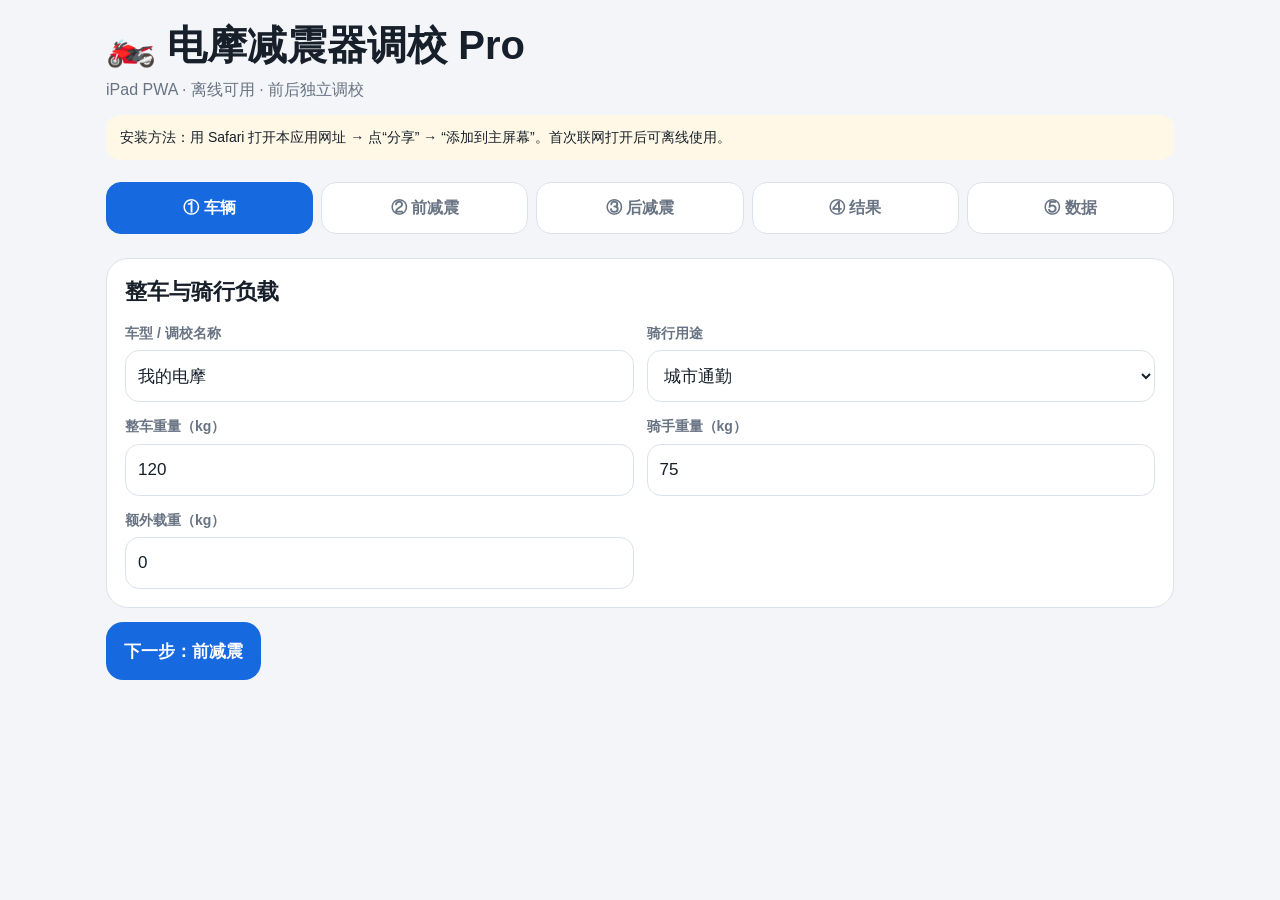
==== index.html @ 33049b03 "Add files via upload" ====
<!doctype html>
<html lang="zh-CN">
<head>
<meta charset="utf-8">
<meta name="viewport" content="width=device-width, initial-scale=1, viewport-fit=cover">
<meta name="theme-color" content="#1769e0">
<meta name="apple-mobile-web-app-capable" content="yes">
<meta name="apple-mobile-web-app-status-bar-style" content="default">
<meta name="apple-mobile-web-app-title" content="减震调校 Pro">
<link rel="manifest" href="manifest.webmanifest">
<link rel="apple-touch-icon" href="icon.svg">
<title>电摩减震器调校 Pro</title>
<style>
:root{--bg:#f3f5f8;--card:#fff;--ink:#17202a;--muted:#687383;--line:#dce2e9;--accent:#1769e0;--soft:#edf4ff}
*{box-sizing:border-box;-webkit-tap-highlight-color:transparent}
body{margin:0;background:var(--bg);color:var(--ink);font-family:-apple-system,BlinkMacSystemFont,"SF Pro Display","PingFang SC","Microsoft YaHei",sans-serif;padding-bottom:max(28px,env(safe-area-inset-bottom))}
.app{max-width:1100px;margin:auto;padding:18px max(16px,env(safe-area-inset-right)) 40px max(16px,env(safe-area-inset-left))}
h1{font-size:clamp(26px,4vw,40px);margin:0;font-weight:900}.sub{color:var(--muted);margin:7px 0 14px}
.tabs{display:flex;gap:8px;overflow:auto;position:sticky;top:0;z-index:10;background:rgba(243,245,248,.95);backdrop-filter:blur(14px);padding:10px 0}
.tab{flex:1;min-width:128px;min-height:52px;border:1px solid var(--line);border-radius:15px;background:#fff;font-size:16px;font-weight:800;color:var(--muted);touch-action:manipulation}
.tab.active{background:var(--accent);color:#fff;border-color:var(--accent)}
.panel{display:none}.panel.active{display:block}.card{background:#fff;border:1px solid var(--line);border-radius:22px;padding:18px;margin:14px 0}
h2{font-size:22px;margin:0 0 15px}.grid{display:grid;grid-template-columns:repeat(2,minmax(0,1fr));gap:13px}.field{display:flex;flex-direction:column;gap:6px}
label,.note{font-size:14px;color:var(--muted);line-height:1.6}label{font-weight:700}
input,select{min-height:52px;width:100%;border:1px solid var(--line);border-radius:14px;padding:10px 12px;background:#fff;color:var(--ink);font-size:17px}
input[type=range]{padding:0;border:0;accent-color:var(--accent)}
.primary,.secondary{min-height:58px;border-radius:17px;padding:0 18px;font-size:17px;font-weight:850;touch-action:manipulation}.primary{border:0;background:var(--accent);color:#fff}.secondary{border:1px solid var(--line);background:#fff}
.slider{padding:16px;background:#f7f9fc;border-radius:18px;margin:10px 0}.row{display:flex;justify-content:space-between}.big{font-size:24px;font-weight:900;color:var(--accent)}
.step{display:flex;gap:10px;align-items:center}.step button{width:60px;height:56px;border:1px solid var(--line);border-radius:14px;background:#fff;font-size:26px;font-weight:800}.step span{flex:1;text-align:center;color:var(--muted)}
.results{display:grid;grid-template-columns:repeat(2,minmax(0,1fr));gap:11px}.result{background:#f7f9fc;border-radius:17px;padding:15px}.label{font-size:13px;color:var(--muted)}.num{font-size:25px;font-weight:900;margin-top:5px}
.advice{display:grid;gap:9px;margin-top:12px}.advice div{background:var(--soft);border-left:5px solid var(--accent);padding:12px 14px;border-radius:10px;line-height:1.55}
.actions{display:flex;gap:10px;flex-wrap:wrap}.actions>*{flex:1;min-width:180px}.profile{background:#f7f9fc;border-radius:16px;padding:14px;margin-top:10px}
.fileLabel{display:block;text-align:center;padding:16px;border:2px dashed var(--line);border-radius:16px;font-weight:800;color:var(--muted)}.fileLabel input{display:none}
.status{margin-top:10px;font-size:14px;color:#16834d;font-weight:700}
.install{margin:12px 0;padding:12px 14px;background:#fff8e7;border-radius:14px;font-size:14px;line-height:1.5}
@media(max-width:720px){.grid,.results{grid-template-columns:1fr}.app{padding:12px 12px 32px}.card{padding:15px}.actions>*{min-width:100%}}
</style>
</head>
<body>
<div class="app">
<h1>🏍️ 电摩减震器调校 Pro</h1>
<p class="sub">iPad PWA · 离线可用 · 前后独立调校</p>
<div id="installTip" class="install">安装方法：用 Safari 打开本应用网址 → 点“分享” → “添加到主屏幕”。首次联网打开后可离线使用。</div>
<nav class="tabs">
<button class="tab active" data-tab="vehicle">① 车辆</button><button class="tab" data-tab="front">② 前减震</button><button class="tab" data-tab="rear">③ 后减震</button><button class="tab" data-tab="results">④ 结果</button><button class="tab" data-tab="data">⑤ 数据</button>
</nav>
<section class="panel active" id="vehicle"><div class="card"><h2>整车与骑行负载</h2><div class="grid">
<div class="field"><label>车型 / 调校名称</label><input id="setupName" value="我的电摩"></div><div class="field"><label>骑行用途</label><select id="style"><option value="city">城市通勤</option><option value="sport">运动 / 山路</option><option value="highway">高速巡航</option><option value="load">双人 / 重载</option></select></div>
<div class="field"><label>整车重量（kg）</label><input id="bikeWeight" type="number" value="120"></div><div class="field"><label>骑手重量（kg）</label><input id="riderWeight" type="number" value="75"></div><div class="field"><label>额外载重（kg）</label><input id="cargoWeight" type="number" value="0"></div>
</div></div><button class="primary" id="nextFront">下一步：前减震</button></section>
<section class="panel" id="front"><div class="card"><h2>前减震独立参数</h2><div class="grid">
<div class="field"><label>前轴载荷比例（%）</label><input id="frontAxle" type="number" value="45"></div><div class="field"><label>有效行程（mm）</label><input id="frontTravel" type="number" value="120"></div><div class="field"><label>弹簧等效刚度（N/mm）</label><input id="frontRate" type="number" step="0.1" value="9"></div><div class="field"><label>弹簧自由长度（mm）</label><input id="frontFree" type="number" value="300"></div><div class="field"><label>当前安装长度（mm）</label><input id="frontInstalled" type="number" value="290"></div><div class="field"><label>实际 Static Sag（mm，可选）</label><input id="frontStatic" type="number"></div><div class="field"><label>实际 Rider Sag（mm，可选）</label><input id="frontRider" type="number"></div>
</div></div><div class="card"><h2>前减震阻尼</h2>
<div class="slider"><div class="row"><b>前压缩 Compression</b><span class="big" id="frontCompV"></span></div><input id="frontComp" type="range" min="0" max="24" value="12"><div class="step"><button class="stepBtn" data-step="frontComp:-1">−</button><span>从全软开始</span><button class="stepBtn" data-step="frontComp:1">＋</button></div></div>
<div class="slider"><div class="row"><b>前回弹 Rebound</b><span class="big" id="frontRebV"></span></div><input id="frontReb" type="range" min="0" max="24" value="12"><div class="step"><button class="stepBtn" data-step="frontReb:-1">−</button><span>从全软开始</span><button class="stepBtn" data-step="frontReb:1">＋</button></div></div>
</div><button class="primary" id="nextRear">下一步：后减震</button></section>
<section class="panel" id="rear"><div class="card"><h2>后减震独立参数</h2><div class="grid">
<div class="field"><label>后轴载荷比例（%）</label><input id="rearAxle" type="number" value="55"></div><div class="field"><label>减震器有效行程（mm）</label><input id="rearTravel" type="number" value="60"></div><div class="field"><label>后弹簧刚度（N/mm）</label><input id="rearRate" type="number" step="0.1" value="80"></div><div class="field"><label>弹簧自由长度（mm）</label><input id="rearFree" type="number" value="200"></div><div class="field"><label>当前安装长度（mm）</label><input id="rearInstalled" type="number" value="190"></div><div class="field"><label>后悬挂连杆比</label><input id="rearLink" type="number" step="0.1" value="2.5"></div><div class="field"><label>实际 Static Sag（轮端 mm，可选）</label><input id="rearStatic" type="number"></div><div class="field"><label>实际 Rider Sag（轮端 mm，可选）</label><input id="rearRider" type="number"></div>
</div></div><div class="card"><h2>后减震阻尼</h2>
<div class="slider"><div class="row"><b>后压缩 Compression</b><span class="big" id="rearCompV"></span></div><input id="rearComp" type="range" min="0" max="24" value="12"><div class="step"><button class="stepBtn" data-step="rearComp:-1">−</button><span>从全软开始</span><button class="stepBtn" data-step="rearComp:1">＋</button></div></div>
<div class="slider"><div class="row"><b>后回弹 Rebound</b><span class="big" id="rearRebV"></span></div><input id="rearReb" type="range" min="0" max="24" value="12"><div class="step"><button class="stepBtn" data-step="rearReb:-1">−</button><span>从全软开始</span><button class="stepBtn" data-step="rearReb:1">＋</button></div></div>
</div><button class="primary" id="calcResults">计算前后减震</button></section>
<section class="panel" id="results"><div class="card"><h2>前减震计算结果</h2><div class="results" id="frontResults"></div><div class="advice" id="fAdvice"></div></div><div class="card"><h2>后减震计算结果</h2><div class="results" id="rearResults"></div><div class="advice" id="rAdvice"></div></div><div class="card"><h2>前后平衡提示</h2><div class="advice" id="balance"></div></div><div class="actions"><button class="primary" id="saveProfileBtn">💾 保存当前方案</button><button class="secondary" id="openData">📦 导入 / 导出</button></div></section>
<section class="panel" id="data"><div class="card"><h2>调校数据导出</h2><div class="actions"><button class="primary" id="exportCurrentBtn">⬇️ 导出当前 JSON</button><button class="secondary" id="exportProfilesBtn">⬇️ 导出全部方案</button></div></div><div class="card"><h2>调校数据导入</h2><label class="fileLabel">📂 选择 JSON 文件<input id="importFile" type="file" accept=".json,application/json"></label><div id="importStatus" class="status"></div></div><div class="card"><h2>本机方案</h2><div id="profiles"></div></div></section>
</div>
<script>
const $=id=>document.getElementById(id);
const ids=['setupName','style','bikeWeight','riderWeight','cargoWeight','frontAxle','frontTravel','frontRate','frontFree','frontInstalled','frontStatic','frontRider','frontComp','frontReb','rearAxle','rearTravel','rearRate','rearFree','rearInstalled','rearLink','rearStatic','rearRider','rearComp','rearReb'];
const num=id=>{const v=parseFloat($(id).value);return Number.isFinite(v)?v:0};
function update(){['frontComp','frontReb','rearComp','rearReb'].forEach(id=>$(id+'V').textContent=$(id).value+' Click')}
function showTab(id){document.querySelectorAll('.panel').forEach(x=>x.classList.remove('active'));document.querySelectorAll('.tab').forEach(x=>x.classList.remove('active'));$(id).classList.add('active');document.querySelector(`[data-tab="${id}"]`).classList.add('active');window.scrollTo(0,0);if(id==='data')renderProfiles()}
document.querySelectorAll('.tab').forEach(b=>b.addEventListener('click',()=>showTab(b.dataset.tab)));
function step(s){let [id,d]=s.split(':');let e=$(id);e.value=Math.max(+e.min,Math.min(+e.max,+e.value+ +d));update();saveDraft()}
document.querySelectorAll('.stepBtn').forEach(b=>b.addEventListener('click',()=>step(b.dataset.step)));
function calc(axle,rate,free,installed,travel,stat,rider,link){let ratio=link?Math.max(num(link),1):1,r=Math.max(num(rate),.001),a=num(axle)/100,g=9.81,b=num('bikeWeight'),loaded=b+num('riderWeight')+num('cargoWeight'),pre=Math.max(num(free)-num(installed),0),ts=b*a*g/r*ratio,tr=loaded*a*g/r*ratio,ss=num(stat)>0?num(stat):ts,rs=num(rider)>0?num(rider):tr,e=num(travel)*ratio,target=e*({city:.30,sport:.25,highway:.28,load:.33}[$('style').value]||.30);return{pre,force:pre*r,staticSag:ss,riderSag:rs,effective:e,target,remain:Math.max(e-rs,0)}}
function cards(a){return a.map(x=>`<div class="result"><div class="label">${x[0]}</div><div class="num">${x[1]}</div></div>`).join('')}
function calculate(){let f=calc('frontAxle','frontRate','frontFree','frontInstalled','frontTravel','frontStatic','frontRider'),r=calc('rearAxle','rearRate','rearFree','rearInstalled','rearTravel','rearStatic','rearRider','rearLink');$('frontResults').innerHTML=cards([['前预载',f.pre.toFixed(1)+' mm'],['前预载力',f.force.toFixed(0)+' N'],['Static Sag',f.staticSag.toFixed(1)+' mm'],['Rider Sag',f.riderSag.toFixed(1)+' mm'],['目标 Sag',f.target.toFixed(1)+' mm'],['剩余行程',f.remain.toFixed(1)+' mm']]);$('rearResults').innerHTML=cards([['后预载',r.pre.toFixed(1)+' mm'],['后预载力',r.force.toFixed(0)+' N'],['Static Sag',r.staticSag.toFixed(1)+' mm'],['Rider Sag',r.riderSag.toFixed(1)+' mm'],['目标 Sag',r.target.toFixed(1)+' mm'],['剩余行程',r.remain.toFixed(1)+' mm']]);let adv=(x,n)=>{let d=x.riderSag-x.target;return `<div>${Math.abs(d)<=x.effective*.03?'✓ ':d>0?'⚠ '+n+' Rider Sag 偏大：增加预载；若已较高考虑更高刚度弹簧。':'⚠ '+n+' Rider Sag 偏小：减少预载；若已很低考虑较软弹簧。'}</div><div>阻尼每次建议只调整 1～2 Click，并在相同路段复测。</div>`};$('fAdvice').innerHTML=adv(f,'前减震');$('rAdvice').innerHTML=adv(r,'后减震');let fp=f.riderSag/Math.max(f.effective,1),rp=r.riderSag/Math.max(r.effective,1);$('balance').innerHTML='<div>'+ (Math.abs(fp-rp)<.05?'✓ 前后 Sag 比例接近，基础姿态较平衡。':fp>rp?'⚠ 前部相对下沉更多：检查前预载和压缩阻尼。':'⚠ 后部相对下沉更多：检查后预载和弹簧刚度。')+'</div>'}
function current(){let values={};ids.forEach(id=>values[id]=$(id).value);return{app:'EMotoSuspensionProPWA',version:1,exportedAt:new Date().toISOString(),values}}
function apply(o){let v=o.values||o;ids.forEach(id=>{if(v[id]!==undefined)$(id).value=v[id]});update();calculate();saveDraft()}
function saveDraft(){try{localStorage.setItem('emotoPwaDraft',JSON.stringify(current()))}catch(e){}}
function profiles(){try{return JSON.parse(localStorage.getItem('emotoPwaProfiles')||'[]')}catch(e){return[]}}
function renderProfiles(){let a=profiles();$('profiles').innerHTML=a.length?a.map((p,i)=>`<div class="profile"><b>${p.name}</b><div class="note">前 C/R ${p.values.frontComp}/${p.values.frontReb} · 后 C/R ${p.values.rearComp}/${p.values.rearReb}</div><div class="actions"><button class="secondary loadBtn" data-i="${i}">载入</button></div></div>`).join(''):'<div class="note">暂无保存方案。</div>';document.querySelectorAll('.loadBtn').forEach(b=>b.addEventListener('click',()=>{apply(profiles()[+b.dataset.i]);showTab('vehicle')}))}
function saveProfile(){let a=profiles();a.unshift({...current(),name:$('setupName').value||'未命名方案'});localStorage.setItem('emotoPwaProfiles',JSON.stringify(a.slice(0,50)));renderProfiles();alert('已保存到本机')}
function download(obj,name){let blob=new Blob([JSON.stringify(obj,null,2)],{type:'application/json'}),file=new File([blob],name,{type:'application/json'});if(navigator.share&&navigator.canShare&&navigator.canShare({files:[file]})){navigator.share({files:[file],title:name}).catch(()=>{});return}let u=URL.createObjectURL(blob),a=document.createElement('a');a.href=u;a.download=name;a.click();setTimeout(()=>URL.revokeObjectURL(u),1000)}
$('nextFront').addEventListener('click',()=>showTab('front'));$('nextRear').addEventListener('click',()=>showTab('rear'));$('calcResults').addEventListener('click',()=>{calculate();showTab('results')});$('openData').addEventListener('click',()=>showTab('data'));$('saveProfileBtn').addEventListener('click',saveProfile);$('exportCurrentBtn').addEventListener('click',()=>download(current(),($('setupName').value||'emoto')+'_suspension.json'));$('exportProfilesBtn').addEventListener('click',()=>download({app:'EMotoSuspensionProPWAProfiles',profiles:profiles()},'emoto_profiles.json'));
$('importFile').addEventListener('change',async e=>{let f=e.target.files[0];if(!f)return;try{let o=JSON.parse(await f.text());if(Array.isArray(o.profiles)){localStorage.setItem('emotoPwaProfiles',JSON.stringify([...o.profiles,...profiles()].slice(0,50)));renderProfiles();$('importStatus').textContent='✓ 已导入方案'}else{apply(o);$('importStatus').textContent='✓ 已导入当前调校';showTab('results')}}catch(x){$('importStatus').textContent='⚠ JSON 文件无效'}});
document.querySelectorAll('input,select').forEach(e=>e.addEventListener('input',()=>{update();saveDraft()}));
try{let d=JSON.parse(localStorage.getItem('emotoPwaDraft')||'null');if(d)apply(d)}catch(e){}
if('serviceWorker'in navigator)navigator.serviceWorker.register('./sw.js').catch(()=>{});
update();calculate();renderProfiles();
</script>
</body></html>
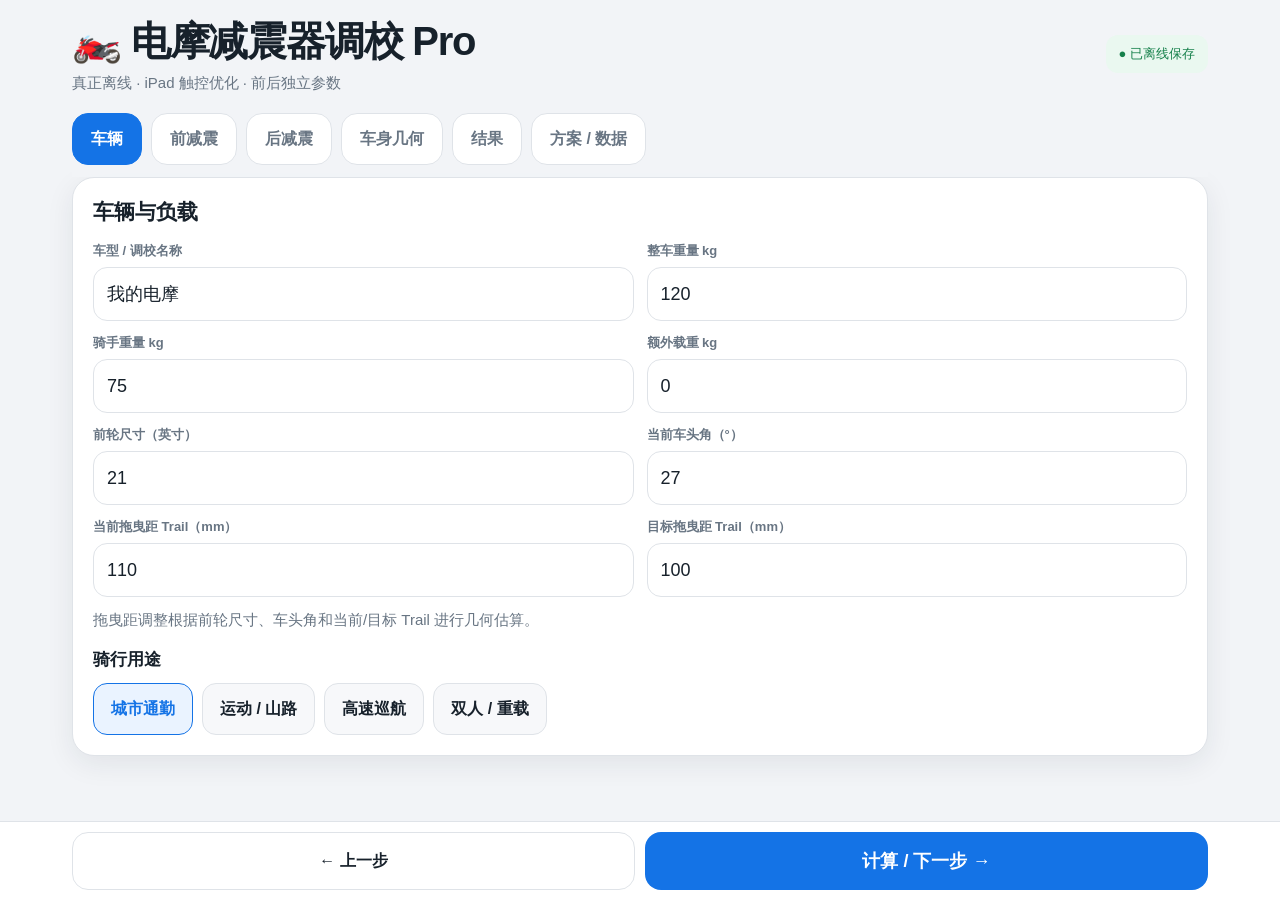
==== commit e9d9f42c: "Add files via upload" ====
--- a/index.html
+++ b/index.html
@@ -3,90 +3,326 @@
 <head>
 <meta charset="utf-8">
 <meta name="viewport" content="width=device-width, initial-scale=1, viewport-fit=cover">
-<meta name="theme-color" content="#1769e0">
 <meta name="apple-mobile-web-app-capable" content="yes">
-<meta name="apple-mobile-web-app-status-bar-style" content="default">
-<meta name="apple-mobile-web-app-title" content="减震调校 Pro">
-<link rel="manifest" href="manifest.webmanifest">
-<link rel="apple-touch-icon" href="icon.svg">
-<title>电摩减震器调校 Pro</title>
+<meta name="apple-mobile-web-app-status-bar-style" content="black-translucent">
+<meta name="format-detection" content="telephone=no">
+<title>电摩减震器调校 Pro · GitHub Pages</title>
 <style>
-:root{--bg:#f3f5f8;--card:#fff;--ink:#17202a;--muted:#687383;--line:#dce2e9;--accent:#1769e0;--soft:#edf4ff}
+:root{
+  --bg:#f2f4f7; --panel:#ffffff; --soft:#f7f8fa; --line:#dfe3e8;
+  --text:#17212b; --muted:#687583; --blue:#1473e6; --blue2:#eaf3ff;
+  --good:#16804b; --warn:#b26a00; --bad:#b42318; --shadow:0 8px 28px rgba(20,34,50,.08);
+}
 *{box-sizing:border-box;-webkit-tap-highlight-color:transparent}
-body{margin:0;background:var(--bg);color:var(--ink);font-family:-apple-system,BlinkMacSystemFont,"SF Pro Display","PingFang SC","Microsoft YaHei",sans-serif;padding-bottom:max(28px,env(safe-area-inset-bottom))}
-.app{max-width:1100px;margin:auto;padding:18px max(16px,env(safe-area-inset-right)) 40px max(16px,env(safe-area-inset-left))}
-h1{font-size:clamp(26px,4vw,40px);margin:0;font-weight:900}.sub{color:var(--muted);margin:7px 0 14px}
-.tabs{display:flex;gap:8px;overflow:auto;position:sticky;top:0;z-index:10;background:rgba(243,245,248,.95);backdrop-filter:blur(14px);padding:10px 0}
-.tab{flex:1;min-width:128px;min-height:52px;border:1px solid var(--line);border-radius:15px;background:#fff;font-size:16px;font-weight:800;color:var(--muted);touch-action:manipulation}
-.tab.active{background:var(--accent);color:#fff;border-color:var(--accent)}
-.panel{display:none}.panel.active{display:block}.card{background:#fff;border:1px solid var(--line);border-radius:22px;padding:18px;margin:14px 0}
-h2{font-size:22px;margin:0 0 15px}.grid{display:grid;grid-template-columns:repeat(2,minmax(0,1fr));gap:13px}.field{display:flex;flex-direction:column;gap:6px}
-label,.note{font-size:14px;color:var(--muted);line-height:1.6}label{font-weight:700}
-input,select{min-height:52px;width:100%;border:1px solid var(--line);border-radius:14px;padding:10px 12px;background:#fff;color:var(--ink);font-size:17px}
-input[type=range]{padding:0;border:0;accent-color:var(--accent)}
-.primary,.secondary{min-height:58px;border-radius:17px;padding:0 18px;font-size:17px;font-weight:850;touch-action:manipulation}.primary{border:0;background:var(--accent);color:#fff}.secondary{border:1px solid var(--line);background:#fff}
-.slider{padding:16px;background:#f7f9fc;border-radius:18px;margin:10px 0}.row{display:flex;justify-content:space-between}.big{font-size:24px;font-weight:900;color:var(--accent)}
-.step{display:flex;gap:10px;align-items:center}.step button{width:60px;height:56px;border:1px solid var(--line);border-radius:14px;background:#fff;font-size:26px;font-weight:800}.step span{flex:1;text-align:center;color:var(--muted)}
-.results{display:grid;grid-template-columns:repeat(2,minmax(0,1fr));gap:11px}.result{background:#f7f9fc;border-radius:17px;padding:15px}.label{font-size:13px;color:var(--muted)}.num{font-size:25px;font-weight:900;margin-top:5px}
-.advice{display:grid;gap:9px;margin-top:12px}.advice div{background:var(--soft);border-left:5px solid var(--accent);padding:12px 14px;border-radius:10px;line-height:1.55}
-.actions{display:flex;gap:10px;flex-wrap:wrap}.actions>*{flex:1;min-width:180px}.profile{background:#f7f9fc;border-radius:16px;padding:14px;margin-top:10px}
-.fileLabel{display:block;text-align:center;padding:16px;border:2px dashed var(--line);border-radius:16px;font-weight:800;color:var(--muted)}.fileLabel input{display:none}
-.status{margin-top:10px;font-size:14px;color:#16834d;font-weight:700}
-.install{margin:12px 0;padding:12px 14px;background:#fff8e7;border-radius:14px;font-size:14px;line-height:1.5}
-@media(max-width:720px){.grid,.results{grid-template-columns:1fr}.app{padding:12px 12px 32px}.card{padding:15px}.actions>*{min-width:100%}}
+html,body{margin:0;background:var(--bg);color:var(--text);font-family:-apple-system,BlinkMacSystemFont,"SF Pro Display","PingFang SC","Microsoft YaHei",sans-serif}
+button,input,select{font:inherit}
+body{padding-bottom:calc(82px + env(safe-area-inset-bottom))}
+.app{max-width:1180px;margin:auto;padding:calc(14px + env(safe-area-inset-top)) 22px 28px}
+.topbar{display:flex;justify-content:space-between;align-items:center;gap:16px;margin-bottom:16px}
+h1{font-size:clamp(26px,3.6vw,40px);margin:0;font-weight:850;letter-spacing:-.03em}
+.sub{margin:5px 0 0;color:var(--muted);font-size:15px}
+.status{font-size:13px;color:var(--good);background:#eaf8f0;padding:10px 13px;border-radius:12px;white-space:nowrap}
+.nav{display:flex;gap:9px;overflow:auto;padding:4px 0 12px;position:sticky;top:0;background:rgba(242,244,247,.94);backdrop-filter:blur(14px);z-index:10}
+.nav button{min-height:52px;padding:0 18px;border:1px solid var(--line);border-radius:16px;background:var(--panel);color:var(--muted);font-weight:750;white-space:nowrap;cursor:pointer}
+.nav button.active{background:var(--blue);border-color:var(--blue);color:#fff}
+.page{display:none}.page.active{display:block}
+.card{background:var(--panel);border:1px solid var(--line);border-radius:22px;padding:20px;margin-bottom:14px;box-shadow:var(--shadow)}
+.card h2{font-size:21px;margin:0 0 16px}.card h3{font-size:17px;margin:18px 0 12px}
+.grid{display:grid;grid-template-columns:repeat(2,minmax(0,1fr));gap:13px}
+.field{display:flex;flex-direction:column;gap:7px}
+label{font-size:13px;color:var(--muted);font-weight:650}
+input,select{min-height:54px;border:1px solid var(--line);border-radius:14px;padding:10px 13px;background:#fff;color:var(--text);font-size:18px}
+input:focus,select:focus{outline:3px solid rgba(20,115,230,.18);border-color:var(--blue)}
+input[type=range]{padding:0;border:0;accent-color:var(--blue);width:100%;height:32px}
+.segment{display:flex;gap:9px;flex-wrap:wrap}
+.segment button{min-height:52px;padding:0 17px;border-radius:14px;border:1px solid var(--line);background:var(--soft);font-weight:750;color:var(--text);cursor:pointer}
+.segment button.active{background:var(--blue2);border-color:var(--blue);color:var(--blue)}
+.sliderbox{background:var(--soft);border:1px solid var(--line);padding:16px;border-radius:18px;margin:12px 0}
+.sliderhead{display:flex;align-items:center;justify-content:space-between;gap:12px}.sliderhead b{font-size:27px;color:var(--blue)}
+.step{display:grid;grid-template-columns:64px 1fr 64px;gap:10px;align-items:center;margin-top:8px}
+.step button{height:60px;border:1px solid var(--line);border-radius:16px;background:#fff;font-size:27px;font-weight:850;cursor:pointer}.step div{text-align:center;font-weight:750;color:var(--muted)}
+.primary,.secondary,.danger{min-height:58px;border-radius:16px;padding:0 20px;font-weight:800;cursor:pointer}
+.primary{border:0;background:var(--blue);color:#fff;width:100%;font-size:18px}.secondary{border:1px solid var(--line);background:#fff;color:var(--text)}.danger{border:1px solid #f4c7c3;background:#fff4f3;color:var(--bad)}
+.results{display:grid;grid-template-columns:repeat(3,minmax(0,1fr));gap:12px}
+.result{padding:16px;border-radius:17px;background:var(--soft);border:1px solid var(--line)}.result span{font-size:13px;color:var(--muted);font-weight:650}.result strong{display:block;margin-top:7px;font-size:27px;letter-spacing:-.02em}
+.note{margin-top:13px;padding:14px;border-radius:14px;background:var(--blue2);border-left:5px solid var(--blue);line-height:1.65}
+.actions{display:flex;gap:10px;flex-wrap:wrap}.actions>*{flex:1;min-width:180px}
+.filelabel{display:flex;align-items:center;justify-content:center;min-height:58px;padding:0 18px;border:2px dashed #9bbfe8;border-radius:16px;background:#f7fbff;color:var(--blue);font-weight:800;cursor:pointer}.filelabel input{display:none}
+.listItem{padding:15px;border:1px solid var(--line);border-radius:16px;margin-top:10px;background:var(--soft)}.listItem b{font-size:17px}.listItem small{display:block;color:var(--muted);margin-top:5px;line-height:1.5}
+.bottom{position:fixed;left:0;right:0;bottom:0;background:rgba(255,255,255,.94);backdrop-filter:blur(16px);border-top:1px solid var(--line);padding:10px max(16px,calc((100vw - 1136px)/2));padding-bottom:calc(10px + env(safe-area-inset-bottom));z-index:20}
+.bottomin{max-width:1180px;margin:auto;display:grid;grid-template-columns:1fr 1fr;gap:10px}
+@media(max-width:760px){.app{padding-left:14px;padding-right:14px}.grid,.results{grid-template-columns:1fr}.status{display:none}.topbar{margin-bottom:8px}.nav{margin-left:-2px}.actions>*{min-width:100%}}
 </style>
 </head>
+<!-- GitHub Pages 单文件版本：无需构建、无需服务器依赖，可直接部署到仓库根目录 -->
 <body>
 <div class="app">
-<h1>🏍️ 电摩减震器调校 Pro</h1>
-<p class="sub">iPad PWA · 离线可用 · 前后独立调校</p>
-<div id="installTip" class="install">安装方法：用 Safari 打开本应用网址 → 点“分享” → “添加到主屏幕”。首次联网打开后可离线使用。</div>
-<nav class="tabs">
-<button class="tab active" data-tab="vehicle">① 车辆</button><button class="tab" data-tab="front">② 前减震</button><button class="tab" data-tab="rear">③ 后减震</button><button class="tab" data-tab="results">④ 结果</button><button class="tab" data-tab="data">⑤ 数据</button>
-</nav>
-<section class="panel active" id="vehicle"><div class="card"><h2>整车与骑行负载</h2><div class="grid">
-<div class="field"><label>车型 / 调校名称</label><input id="setupName" value="我的电摩"></div><div class="field"><label>骑行用途</label><select id="style"><option value="city">城市通勤</option><option value="sport">运动 / 山路</option><option value="highway">高速巡航</option><option value="load">双人 / 重载</option></select></div>
-<div class="field"><label>整车重量（kg）</label><input id="bikeWeight" type="number" value="120"></div><div class="field"><label>骑手重量（kg）</label><input id="riderWeight" type="number" value="75"></div><div class="field"><label>额外载重（kg）</label><input id="cargoWeight" type="number" value="0"></div>
-</div></div><button class="primary" id="nextFront">下一步：前减震</button></section>
-<section class="panel" id="front"><div class="card"><h2>前减震独立参数</h2><div class="grid">
-<div class="field"><label>前轴载荷比例（%）</label><input id="frontAxle" type="number" value="45"></div><div class="field"><label>有效行程（mm）</label><input id="frontTravel" type="number" value="120"></div><div class="field"><label>弹簧等效刚度（N/mm）</label><input id="frontRate" type="number" step="0.1" value="9"></div><div class="field"><label>弹簧自由长度（mm）</label><input id="frontFree" type="number" value="300"></div><div class="field"><label>当前安装长度（mm）</label><input id="frontInstalled" type="number" value="290"></div><div class="field"><label>实际 Static Sag（mm，可选）</label><input id="frontStatic" type="number"></div><div class="field"><label>实际 Rider Sag（mm，可选）</label><input id="frontRider" type="number"></div>
-</div></div><div class="card"><h2>前减震阻尼</h2>
-<div class="slider"><div class="row"><b>前压缩 Compression</b><span class="big" id="frontCompV"></span></div><input id="frontComp" type="range" min="0" max="24" value="12"><div class="step"><button class="stepBtn" data-step="frontComp:-1">−</button><span>从全软开始</span><button class="stepBtn" data-step="frontComp:1">＋</button></div></div>
-<div class="slider"><div class="row"><b>前回弹 Rebound</b><span class="big" id="frontRebV"></span></div><input id="frontReb" type="range" min="0" max="24" value="12"><div class="step"><button class="stepBtn" data-step="frontReb:-1">−</button><span>从全软开始</span><button class="stepBtn" data-step="frontReb:1">＋</button></div></div>
-</div><button class="primary" id="nextRear">下一步：后减震</button></section>
-<section class="panel" id="rear"><div class="card"><h2>后减震独立参数</h2><div class="grid">
-<div class="field"><label>后轴载荷比例（%）</label><input id="rearAxle" type="number" value="55"></div><div class="field"><label>减震器有效行程（mm）</label><input id="rearTravel" type="number" value="60"></div><div class="field"><label>后弹簧刚度（N/mm）</label><input id="rearRate" type="number" step="0.1" value="80"></div><div class="field"><label>弹簧自由长度（mm）</label><input id="rearFree" type="number" value="200"></div><div class="field"><label>当前安装长度（mm）</label><input id="rearInstalled" type="number" value="190"></div><div class="field"><label>后悬挂连杆比</label><input id="rearLink" type="number" step="0.1" value="2.5"></div><div class="field"><label>实际 Static Sag（轮端 mm，可选）</label><input id="rearStatic" type="number"></div><div class="field"><label>实际 Rider Sag（轮端 mm，可选）</label><input id="rearRider" type="number"></div>
-</div></div><div class="card"><h2>后减震阻尼</h2>
-<div class="slider"><div class="row"><b>后压缩 Compression</b><span class="big" id="rearCompV"></span></div><input id="rearComp" type="range" min="0" max="24" value="12"><div class="step"><button class="stepBtn" data-step="rearComp:-1">−</button><span>从全软开始</span><button class="stepBtn" data-step="rearComp:1">＋</button></div></div>
-<div class="slider"><div class="row"><b>后回弹 Rebound</b><span class="big" id="rearRebV"></span></div><input id="rearReb" type="range" min="0" max="24" value="12"><div class="step"><button class="stepBtn" data-step="rearReb:-1">−</button><span>从全软开始</span><button class="stepBtn" data-step="rearReb:1">＋</button></div></div>
-</div><button class="primary" id="calcResults">计算前后减震</button></section>
-<section class="panel" id="results"><div class="card"><h2>前减震计算结果</h2><div class="results" id="frontResults"></div><div class="advice" id="fAdvice"></div></div><div class="card"><h2>后减震计算结果</h2><div class="results" id="rearResults"></div><div class="advice" id="rAdvice"></div></div><div class="card"><h2>前后平衡提示</h2><div class="advice" id="balance"></div></div><div class="actions"><button class="primary" id="saveProfileBtn">💾 保存当前方案</button><button class="secondary" id="openData">📦 导入 / 导出</button></div></section>
-<section class="panel" id="data"><div class="card"><h2>调校数据导出</h2><div class="actions"><button class="primary" id="exportCurrentBtn">⬇️ 导出当前 JSON</button><button class="secondary" id="exportProfilesBtn">⬇️ 导出全部方案</button></div></div><div class="card"><h2>调校数据导入</h2><label class="fileLabel">📂 选择 JSON 文件<input id="importFile" type="file" accept=".json,application/json"></label><div id="importStatus" class="status"></div></div><div class="card"><h2>本机方案</h2><div id="profiles"></div></div></section>
+  <div class="topbar">
+    <div><h1>🏍️ 电摩减震器调校 Pro</h1><p class="sub">真正离线 · iPad 触控优化 · 前后独立参数</p></div>
+    <div class="status" id="status">● 已离线保存</div>
+  </div>
+
+  <nav class="nav">
+    <button class="active" data-page="vehicle">车辆</button>
+    <button data-page="front">前减震</button>
+    <button data-page="rear">后减震</button>
+    <button data-page="geometry">车身几何</button>
+    <button data-page="result">结果</button>
+    <button data-page="data">方案 / 数据</button>
+  </nav>
+
+  <main>
+    <section class="page active" id="vehicle">
+      <div class="card">
+        <h2>车辆与负载</h2>
+        <div class="grid">
+          <div class="field"><label>车型 / 调校名称</label><input id="setupName" value="我的电摩"></div>
+          <div class="field"><label>整车重量 kg</label><input id="bikeWeight" type="number" inputmode="decimal" value="120"></div>
+          <div class="field"><label>骑手重量 kg</label><input id="riderWeight" type="number" inputmode="decimal" value="75"></div>
+          <div class="field"><label>额外载重 kg</label><input id="cargoWeight" type="number" inputmode="decimal" value="0"></div>
+          <div class="field"><label>前轮尺寸（英寸）</label><input id="frontWheelInch" type="number" inputmode="decimal" value="21"></div>
+          <div class="field"><label>当前车头角（°）</label><input id="headAngle" type="number" step="0.1" inputmode="decimal" value="27"></div>
+          <div class="field"><label>当前拖曳距 Trail（mm）</label><input id="trailCurrent" type="number" inputmode="decimal" value="110"></div>
+          <div class="field"><label>目标拖曳距 Trail（mm）</label><input id="trailTarget" type="number" inputmode="decimal" value="100"></div>
+        </div>
+        <p class="sub" style="margin-top:14px">拖曳距调整根据前轮尺寸、车头角和当前/目标 Trail 进行几何估算。</p>
+        <h3>骑行用途</h3>
+        <div class="segment" id="style">
+          <button data-v="city" class="active">城市通勤</button><button data-v="sport">运动 / 山路</button>
+          <button data-v="highway">高速巡航</button><button data-v="load">双人 / 重载</button>
+        </div>
+      </div>
+    </section>
+
+    <section class="page" id="front">
+      <div class="card">
+        <h2>前减震独立参数</h2>
+        <div class="grid">
+          <div class="field"><label>前轴载荷比例 %</label><input id="frontAxle" type="number" value="45"></div>
+          <div class="field"><label>前减震有效行程 mm</label><input id="frontTravel" type="number" value="120"></div>
+          <div class="field"><label>前弹簧等效刚度 N/mm</label><input id="frontRate" type="number" step="0.1" value="9"></div>
+          <div class="field"><label>前弹簧自由长度 mm</label><input id="frontFree" type="number" value="300"></div>
+          <div class="field"><label>前弹簧安装长度 mm</label><input id="frontInstalled" type="number" value="290"></div>
+          <div class="field"><label>实际 Static Sag mm（可选）</label><input id="frontStatic" type="number" placeholder="留空自动估算"></div>
+          <div class="field"><label>实际 Rider Sag mm（可选）</label><input id="frontRider" type="number" placeholder="留空自动估算"></div>
+        </div>
+      </div>
+      <div class="card">
+        <h2>前阻尼</h2>
+        <div class="sliderbox"><div class="sliderhead"><span>压缩 Compression</span><b><span id="frontCompV">12</span> Click</b></div><input id="frontComp" type="range" min="0" max="24" value="12"><div class="step"><button onclick="step('frontComp',-1)">−</button><div>从全软开始</div><button onclick="step('frontComp',1)">＋</button></div></div>
+        <div class="sliderbox"><div class="sliderhead"><span>回弹 Rebound</span><b><span id="frontRebV">12</span> Click</b></div><input id="frontReb" type="range" min="0" max="24" value="12"><div class="step"><button onclick="step('frontReb',-1)">−</button><div>从全软开始</div><button onclick="step('frontReb',1)">＋</button></div></div>
+      </div>
+    </section>
+
+    <section class="page" id="rear">
+      <div class="card">
+        <h2>后减震独立参数</h2>
+        <div class="grid">
+          <div class="field"><label>后轴载荷比例 %</label><input id="rearAxle" type="number" value="55"></div>
+          <div class="field"><label>后减震器行程 mm</label><input id="rearTravel" type="number" value="60"></div>
+          <div class="field"><label>后弹簧刚度 N/mm</label><input id="rearRate" type="number" step="0.1" value="80"></div>
+          <div class="field"><label>后弹簧自由长度 mm</label><input id="rearFree" type="number" value="200"></div>
+          <div class="field"><label>后弹簧安装长度 mm</label><input id="rearInstalled" type="number" value="190"></div>
+          <div class="field"><label>后悬挂连杆比</label><input id="rearLink" type="number" step="0.1" value="2.5"></div>
+          <div class="field"><label>实际 Static Sag（轮端）mm</label><input id="rearStatic" type="number" placeholder="留空自动估算"></div>
+          <div class="field"><label>实际 Rider Sag（轮端）mm</label><input id="rearRider" type="number" placeholder="留空自动估算"></div>
+        </div>
+      </div>
+      <div class="card">
+        <h2>后阻尼</h2>
+        <div class="sliderbox"><div class="sliderhead"><span>压缩 Compression</span><b><span id="rearCompV">12</span> Click</b></div><input id="rearComp" type="range" min="0" max="24" value="12"><div class="step"><button onclick="step('rearComp',-1)">−</button><div>从全软开始</div><button onclick="step('rearComp',1)">＋</button></div></div>
+        <div class="sliderbox"><div class="sliderhead"><span>回弹 Rebound</span><b><span id="rearRebV">12</span> Click</b></div><input id="rearReb" type="range" min="0" max="24" value="12"><div class="step"><button onclick="step('rearReb',-1)">−</button><div>从全软开始</div><button onclick="step('rearReb',1)">＋</button></div></div>
+      </div>
+    </section>
+
+    
+    <section class="page" id="geometry">
+      <div class="card">
+        <h2>车身几何模式</h2>
+        <p class="sub">将轴距、前后轮径、车头角、前叉 Offset 与前后 Sag 联动，用于估算调校后的车身姿态变化。</p>
+        <div class="grid">
+          <div class="field"><label>轴距 Wheelbase（mm）</label><input id="wheelbase" type="number" inputmode="decimal" value="1450"></div>
+          <div class="field"><label>前轮尺寸（英寸）</label><input id="frontWheelGeom" type="number" inputmode="decimal" value="21"></div>
+          <div class="field"><label>后轮尺寸（英寸）</label><input id="rearWheelInch" type="number" inputmode="decimal" value="18"></div>
+          <div class="field"><label>原始车头角（°）</label><input id="baseHeadAngle" type="number" step="0.1" value="27"></div>
+          <div class="field"><label>三角台 / 前叉 Offset（mm）</label><input id="forkOffset" type="number" step="0.1" value="35"></div>
+          <div class="field"><label>原始前 Static Sag（mm）</label><input id="baseFrontSag" type="number" step="0.1" value="35"></div>
+          <div class="field"><label>原始后 Static Sag（轮端 mm）</label><input id="baseRearSag" type="number" step="0.1" value="30"></div>
+          <div class="field"><label>几何计算使用</label><select id="geometrySagMode"><option value="rider">当前 Rider Sag</option><option value="static">当前 Static Sag</option></select></div>
+        </div>
+      </div>
+      <div class="card">
+        <h2>几何联动计算</h2>
+        <div class="results" id="geometryResults"></div>
+        <div class="note" id="geometryAdvice"></div>
+      </div>
+      <div class="card">
+        <h2>调校影响提示</h2>
+        <div class="note" id="geometryBehavior"></div>
+      </div>
+    </section>
+
+    <section class="page" id="result">
+      <div class="card">
+        <h2>前端几何 / 拖曳距调整</h2>
+        <div class="results" id="trailResults"></div>
+        <div class="note" id="trailAdvice"></div>
+      </div>
+      <div class="card"><h2>前减震计算结果</h2><div class="results" id="frontResults"></div><div class="note" id="frontAdvice"></div></div>
+      <div class="card"><h2>后减震计算结果</h2><div class="results" id="rearResults"></div><div class="note" id="rearAdvice"></div></div>
+      <div class="card"><h2>前后平衡</h2><div class="note" id="balance"></div></div>
+    </section>
+
+    <section class="page" id="data">
+      <div class="card"><h2>方案管理</h2>
+        <div class="actions"><button class="primary" onclick="saveProfile()">💾 保存当前方案</button><button class="secondary" onclick="exportCurrent()">⬇️ 导出当前方案</button><button class="secondary" onclick="exportAll()">📦 导出全部方案</button></div>
+      </div>
+      <div class="card"><h2>导入方案</h2><label class="filelabel">📥 选择 JSON 文件导入<input id="importFile" type="file" accept=".json,application/json"></label><div class="note" id="importMsg">导入仅支持本工具导出的 JSON 数据。</div></div>
+      <div class="card"><h2>本机方案</h2><div id="profiles"></div></div>
+    </section>
+  </main>
 </div>
+
+<div class="bottom"><div class="bottomin"><button class="secondary" onclick="prevPage()">← 上一步</button><button class="primary" onclick="calculate();nextPage()">计算 / 下一步 →</button></div></div>
+
 <script>
-const $=id=>document.getElementById(id);
-const ids=['setupName','style','bikeWeight','riderWeight','cargoWeight','frontAxle','frontTravel','frontRate','frontFree','frontInstalled','frontStatic','frontRider','frontComp','frontReb','rearAxle','rearTravel','rearRate','rearFree','rearInstalled','rearLink','rearStatic','rearRider','rearComp','rearReb'];
-const num=id=>{const v=parseFloat($(id).value);return Number.isFinite(v)?v:0};
-function update(){['frontComp','frontReb','rearComp','rearReb'].forEach(id=>$(id+'V').textContent=$(id).value+' Click')}
-function showTab(id){document.querySelectorAll('.panel').forEach(x=>x.classList.remove('active'));document.querySelectorAll('.tab').forEach(x=>x.classList.remove('active'));$(id).classList.add('active');document.querySelector(`[data-tab="${id}"]`).classList.add('active');window.scrollTo(0,0);if(id==='data')renderProfiles()}
-document.querySelectorAll('.tab').forEach(b=>b.addEventListener('click',()=>showTab(b.dataset.tab)));
-function step(s){let [id,d]=s.split(':');let e=$(id);e.value=Math.max(+e.min,Math.min(+e.max,+e.value+ +d));update();saveDraft()}
-document.querySelectorAll('.stepBtn').forEach(b=>b.addEventListener('click',()=>step(b.dataset.step)));
-function calc(axle,rate,free,installed,travel,stat,rider,link){let ratio=link?Math.max(num(link),1):1,r=Math.max(num(rate),.001),a=num(axle)/100,g=9.81,b=num('bikeWeight'),loaded=b+num('riderWeight')+num('cargoWeight'),pre=Math.max(num(free)-num(installed),0),ts=b*a*g/r*ratio,tr=loaded*a*g/r*ratio,ss=num(stat)>0?num(stat):ts,rs=num(rider)>0?num(rider):tr,e=num(travel)*ratio,target=e*({city:.30,sport:.25,highway:.28,load:.33}[$('style').value]||.30);return{pre,force:pre*r,staticSag:ss,riderSag:rs,effective:e,target,remain:Math.max(e-rs,0)}}
-function cards(a){return a.map(x=>`<div class="result"><div class="label">${x[0]}</div><div class="num">${x[1]}</div></div>`).join('')}
-function calculate(){let f=calc('frontAxle','frontRate','frontFree','frontInstalled','frontTravel','frontStatic','frontRider'),r=calc('rearAxle','rearRate','rearFree','rearInstalled','rearTravel','rearStatic','rearRider','rearLink');$('frontResults').innerHTML=cards([['前预载',f.pre.toFixed(1)+' mm'],['前预载力',f.force.toFixed(0)+' N'],['Static Sag',f.staticSag.toFixed(1)+' mm'],['Rider Sag',f.riderSag.toFixed(1)+' mm'],['目标 Sag',f.target.toFixed(1)+' mm'],['剩余行程',f.remain.toFixed(1)+' mm']]);$('rearResults').innerHTML=cards([['后预载',r.pre.toFixed(1)+' mm'],['后预载力',r.force.toFixed(0)+' N'],['Static Sag',r.staticSag.toFixed(1)+' mm'],['Rider Sag',r.riderSag.toFixed(1)+' mm'],['目标 Sag',r.target.toFixed(1)+' mm'],['剩余行程',r.remain.toFixed(1)+' mm']]);let adv=(x,n)=>{let d=x.riderSag-x.target;return `<div>${Math.abs(d)<=x.effective*.03?'✓ ':d>0?'⚠ '+n+' Rider Sag 偏大：增加预载；若已较高考虑更高刚度弹簧。':'⚠ '+n+' Rider Sag 偏小：减少预载；若已很低考虑较软弹簧。'}</div><div>阻尼每次建议只调整 1～2 Click，并在相同路段复测。</div>`};$('fAdvice').innerHTML=adv(f,'前减震');$('rAdvice').innerHTML=adv(r,'后减震');let fp=f.riderSag/Math.max(f.effective,1),rp=r.riderSag/Math.max(r.effective,1);$('balance').innerHTML='<div>'+ (Math.abs(fp-rp)<.05?'✓ 前后 Sag 比例接近，基础姿态较平衡。':fp>rp?'⚠ 前部相对下沉更多：检查前预载和压缩阻尼。':'⚠ 后部相对下沉更多：检查后预载和弹簧刚度。')+'</div>'}
-function current(){let values={};ids.forEach(id=>values[id]=$(id).value);return{app:'EMotoSuspensionProPWA',version:1,exportedAt:new Date().toISOString(),values}}
-function apply(o){let v=o.values||o;ids.forEach(id=>{if(v[id]!==undefined)$(id).value=v[id]});update();calculate();saveDraft()}
-function saveDraft(){try{localStorage.setItem('emotoPwaDraft',JSON.stringify(current()))}catch(e){}}
-function profiles(){try{return JSON.parse(localStorage.getItem('emotoPwaProfiles')||'[]')}catch(e){return[]}}
-function renderProfiles(){let a=profiles();$('profiles').innerHTML=a.length?a.map((p,i)=>`<div class="profile"><b>${p.name}</b><div class="note">前 C/R ${p.values.frontComp}/${p.values.frontReb} · 后 C/R ${p.values.rearComp}/${p.values.rearReb}</div><div class="actions"><button class="secondary loadBtn" data-i="${i}">载入</button></div></div>`).join(''):'<div class="note">暂无保存方案。</div>';document.querySelectorAll('.loadBtn').forEach(b=>b.addEventListener('click',()=>{apply(profiles()[+b.dataset.i]);showTab('vehicle')}))}
-function saveProfile(){let a=profiles();a.unshift({...current(),name:$('setupName').value||'未命名方案'});localStorage.setItem('emotoPwaProfiles',JSON.stringify(a.slice(0,50)));renderProfiles();alert('已保存到本机')}
-function download(obj,name){let blob=new Blob([JSON.stringify(obj,null,2)],{type:'application/json'}),file=new File([blob],name,{type:'application/json'});if(navigator.share&&navigator.canShare&&navigator.canShare({files:[file]})){navigator.share({files:[file],title:name}).catch(()=>{});return}let u=URL.createObjectURL(blob),a=document.createElement('a');a.href=u;a.download=name;a.click();setTimeout(()=>URL.revokeObjectURL(u),1000)}
-$('nextFront').addEventListener('click',()=>showTab('front'));$('nextRear').addEventListener('click',()=>showTab('rear'));$('calcResults').addEventListener('click',()=>{calculate();showTab('results')});$('openData').addEventListener('click',()=>showTab('data'));$('saveProfileBtn').addEventListener('click',saveProfile);$('exportCurrentBtn').addEventListener('click',()=>download(current(),($('setupName').value||'emoto')+'_suspension.json'));$('exportProfilesBtn').addEventListener('click',()=>download({app:'EMotoSuspensionProPWAProfiles',profiles:profiles()},'emoto_profiles.json'));
-$('importFile').addEventListener('change',async e=>{let f=e.target.files[0];if(!f)return;try{let o=JSON.parse(await f.text());if(Array.isArray(o.profiles)){localStorage.setItem('emotoPwaProfiles',JSON.stringify([...o.profiles,...profiles()].slice(0,50)));renderProfiles();$('importStatus').textContent='✓ 已导入方案'}else{apply(o);$('importStatus').textContent='✓ 已导入当前调校';showTab('results')}}catch(x){$('importStatus').textContent='⚠ JSON 文件无效'}});
-document.querySelectorAll('input,select').forEach(e=>e.addEventListener('input',()=>{update();saveDraft()}));
-try{let d=JSON.parse(localStorage.getItem('emotoPwaDraft')||'null');if(d)apply(d)}catch(e){}
-if('serviceWorker'in navigator)navigator.serviceWorker.register('./sw.js').catch(()=>{});
-update();calculate();renderProfiles();
+const ids=['setupName','bikeWeight','riderWeight','cargoWeight','frontWheelInch','headAngle','trailCurrent','trailTarget','wheelbase','frontWheelGeom','rearWheelInch','baseHeadAngle','forkOffset','baseFrontSag','baseRearSag','geometrySagMode','frontAxle','frontTravel','frontRate','frontFree','frontInstalled','frontStatic','frontRider','frontComp','frontReb','rearAxle','rearTravel','rearRate','rearFree','rearInstalled','rearLink','rearStatic','rearRider','rearComp','rearReb'];
+let rideStyle='city';
+const order=['vehicle','front','rear','geometry','result','data'];
+function $(id){return document.getElementById(id)}
+function num(id){const x=parseFloat($(id).value);return Number.isFinite(x)?x:0}
+function page(id){document.querySelectorAll('.page').forEach(x=>x.classList.toggle('active',x.id===id));document.querySelectorAll('.nav button').forEach(x=>x.classList.toggle('active',x.dataset.page===id));window.scrollTo({top:0,behavior:'smooth'})}
+document.querySelectorAll('.nav button').forEach(b=>b.onclick=()=>page(b.dataset.page));
+function currentPage(){return document.querySelector('.page.active').id}
+function nextPage(){const i=order.indexOf(currentPage());page(order[Math.min(i+1,order.length-1)])}
+function prevPage(){const i=order.indexOf(currentPage());page(order[Math.max(i-1,0)])}
+document.querySelectorAll('#style button').forEach(b=>b.onclick=()=>{rideStyle=b.dataset.v;document.querySelectorAll('#style button').forEach(x=>x.classList.toggle('active',x===b));persist()});
+function step(id,d){const e=$(id);e.value=Math.max(+e.min,Math.min(+e.max,+e.value+d));updateUI();persist()}
+function updateUI(){frontCompV.textContent=frontComp.value;frontRebV.textContent=frontReb.value;rearCompV.textContent=rearComp.value;rearRebV.textContent=rearReb.value}
+function data(){const v={};ids.forEach(id=>v[id]=$(id).value);return {app:'EMotoSuspensionProOffline',version:1,rideStyle,values:v,updatedAt:new Date().toISOString()}}
+function persist(){localStorage.setItem('emoto_ipad_offline_draft',JSON.stringify(data()));status.textContent='● 已离线保存'}
+function apply(d){const v=d.values||d;ids.forEach(id=>{if(v[id]!==undefined)$(id).value=v[id]});rideStyle=d.rideStyle||'city';document.querySelectorAll('#style button').forEach(b=>b.classList.toggle('active',b.dataset.v===rideStyle));updateUI();calculate();persist()}
+function target(){return {city:.30,sport:.25,highway:.28,load:.33}[rideStyle]}
+function calc(axle,rate,free,installed,travel,stat,rider,link){
+ const ratio=link?Math.max(num(link),1):1, r=Math.max(num(rate),.001), a=Math.max(num(axle)/100,0), g=9.81;
+ const bike=num('bikeWeight'), loaded=bike+num('riderWeight')+num('cargoWeight');
+ const pre=Math.max(num(free)-num(installed),0);
+ const ts=bike*a*g/r*ratio, tr=loaded*a*g/r*ratio;
+ const s=num(stat)>0?num(stat):ts, rd=num(rider)>0?num(rider):tr;
+ const eff=Math.max(num(travel)*ratio,1), tar=eff*target();
+ return {pre,force:pre*r,sag:s,rider:rd,eff,target:tar,remain:Math.max(eff-rd,0)};
+}
+function resultHTML(x,prefix){return [
+ ['预载',x.pre.toFixed(1)+' mm'],['预载力',x.force.toFixed(0)+' N'],['Static Sag',x.sag.toFixed(1)+' mm'],
+ ['Rider Sag',x.rider.toFixed(1)+' mm'],['目标 Rider Sag',x.target.toFixed(1)+' mm'],['剩余行程',x.remain.toFixed(1)+' mm']
+].map(a=>`<div class="result"><span>${a[0]}</span><strong>${a[1]}</strong></div>`).join('')}
+function trailCalc(){
+ const wheelRadius=Math.max(num('frontWheelInch')*25.4/2,1);
+ const angle=Math.max(Math.min(num('headAngle'),89),1);
+ const currentTrail=Math.max(num('trailCurrent'),0);
+ const targetTrail=Math.max(num('trailTarget'),0);
+ const rad=angle*Math.PI/180;
+
+ // 根据当前 Trail 反算等效前叉 Offset，再估算达到目标 Trail 所需的车头角变化
+ const offset=wheelRadius*Math.sin(rad)-currentTrail*Math.cos(rad);
+ const targetAngle=Math.atan((offset+targetTrail*Math.cos(rad))/wheelRadius)*180/Math.PI;
+ const delta=targetAngle-angle;
+
+ return {wheelRadius,angle,currentTrail,targetTrail,offset,targetAngle,delta};
+}
+function geometryCalc(f,r){
+ const wb=Math.max(num('wheelbase'),1);
+ const frontR=Math.max(num('frontWheelGeom')*25.4/2,1);
+ const rearR=Math.max(num('rearWheelInch')*25.4/2,1);
+ const baseAngle=num('baseHeadAngle');
+ const offset=num('forkOffset');
+ const mode=$('geometrySagMode').value;
+ const currentFrontSag=mode==='static'?f.sag:f.rider;
+ const currentRearSag=mode==='static'?r.sag:r.rider;
+ const baseFront=num('baseFrontSag');
+ const baseRear=num('baseRearSag');
+
+ // Change in chassis pitch from front/rear ride-height changes.
+ // Positive delta pitch means rear relatively lower than front.
+ const dFront=currentFrontSag-baseFront;
+ const dRear=currentRearSag-baseRear;
+ const pitchRad=Math.atan2((dRear-dFront),wb);
+ const pitchDeg=pitchRad*180/Math.PI;
+
+ // Approximate effective steering angle relative to ground.
+ const effectiveAngle=baseAngle+pitchDeg;
+ const rad=effectiveAngle*Math.PI/180;
+ const trail=(frontR*Math.sin(rad)-offset)/Math.max(Math.cos(rad),0.01);
+
+ const rideHeightDiff=dRear-dFront;
+ const behavior=Math.abs(pitchDeg)<0.15
+  ? '✓ 前后 Sag 变化接近，车身俯仰变化较小，几何特性基本保持原始设定。'
+  : pitchDeg>0
+  ? '⚠ 后部相对下沉更多：车身后倾，车头角与拖曳距通常增加，转向趋于稳定但响应可能变慢。'
+  : '⚠ 前部相对下沉更多：车身前倾，车头角与拖曳距通常减小，转向会更灵活，但高速稳定性可能下降。';
+
+ return {wb,frontR,rearR,baseAngle,offset,currentFrontSag,currentRearSag,baseFront,baseRear,dFront,dRear,pitchDeg,effectiveAngle,trail,rideHeightDiff,behavior};
+}
+function calculate(){
+ const t=trailCalc();
+ trailResults.innerHTML=[
+  ['前轮理论半径',t.wheelRadius.toFixed(1)+' mm'],
+  ['当前车头角',t.angle.toFixed(1)+'°'],
+  ['当前拖曳距',t.currentTrail.toFixed(1)+' mm'],
+  ['目标拖曳距',t.targetTrail.toFixed(1)+' mm'],
+  ['估算前叉 Offset',t.offset.toFixed(1)+' mm'],
+  ['估算目标车头角',t.targetAngle.toFixed(2)+'°']
+ ].map(a=>`<div class="result"><span>${a[0]}</span><strong>${a[1]}</strong></div>`).join('');
+
+ const behavior=t.targetTrail<t.currentTrail
+  ? '目标拖曳距更短：通常会让转向更灵活、更快，但高速直线稳定性可能下降。'
+  : t.targetTrail>t.currentTrail
+  ? '目标拖曳距更长：通常会提升直线稳定性，但低速转向可能更沉稳。'
+  : '当前拖曳距与目标值一致，无需进行几何调整。';
+
+ trailAdvice.textContent=`${behavior} 以当前输入的几何参数估算，从 ${t.currentTrail.toFixed(1)} mm 调整至 ${t.targetTrail.toFixed(1)} mm，车头角理论变化约 ${Math.abs(t.delta).toFixed(2)}°（${t.delta>0?'增大':'减小'}）。实际调整还会受到轮胎真实外径、前叉 Offset、三角台 Offset、前后 Sag 和悬挂行程影响，应以实车测量为最终依据。`;
+
+ const f=calc('frontAxle','frontRate','frontFree','frontInstalled','frontTravel','frontStatic','frontRider',null);
+ const r=calc('rearAxle','rearRate','rearFree','rearInstalled','rearTravel','rearStatic','rearRider','rearLink');
+ const g=geometryCalc(f,r);
+
+ geometryResults.innerHTML=[
+  ['当前前 Sag',g.currentFrontSag.toFixed(1)+' mm'],
+  ['当前后 Sag',g.currentRearSag.toFixed(1)+' mm'],
+  ['前后高度差变化',g.rideHeightDiff.toFixed(1)+' mm'],
+  ['车身俯仰变化',g.pitchDeg.toFixed(2)+'°'],
+  ['有效车头角',g.effectiveAngle.toFixed(2)+'°'],
+  ['估算动态拖曳距',g.trail.toFixed(1)+' mm']
+ ].map(a=>`<div class="result"><span>${a[0]}</span><strong>${a[1]}</strong></div>`).join('');
+
+ geometryAdvice.textContent=`几何模式使用${$('geometrySagMode').value==='rider'?'当前 Rider Sag':'当前 Static Sag'}与原始 Sag 对比。前端变化 ${g.dFront.toFixed(1)} mm，后端变化 ${g.dRear.toFixed(1)} mm。该模式用于快速评估预载和 Sag 调整对车身姿态及转向几何的影响。`;
+ geometryBehavior.textContent=g.behavior;
+
+ frontResults.innerHTML=resultHTML(f);rearResults.innerHTML=resultHTML(r);
+ const fa=f.rider-f.target, ra=r.rider-r.target;
+ frontAdvice.textContent=Math.abs(fa)<=f.eff*.03?'✓ 前 Rider Sag 接近目标。':fa>0?'⚠ 前 Rider Sag 偏大：增加前预载；若预载已高，考虑更高刚度弹簧。':'⚠ 前 Rider Sag 偏小：减少前预载；若已很低，考虑更软弹簧。';
+ rearAdvice.textContent=Math.abs(ra)<=r.eff*.03?'✓ 后 Rider Sag 接近目标。':ra>0?'⚠ 后 Rider Sag 偏大：增加后预载；若预载已高，考虑更高刚度弹簧。':'⚠ 后 Rider Sag 偏小：减少后预载；若已很低，考虑更软弹簧。';
+ const fp=f.rider/f.eff,rp=r.rider/r.eff;
+ balance.textContent=Math.abs(fp-rp)<.05?'✓ 前后下沉比例接近，基础姿态较平衡。':fp>rp?'⚠ 前部相对下沉更多，检查前预载和前压缩阻尼。':'⚠ 后部相对下沉更多，检查后预载、弹簧刚度和后压缩阻尼。';
+ persist();
+}
+function profiles(){try{return JSON.parse(localStorage.getItem('emoto_ipad_offline_profiles')||'[]')}catch{return[]}}
+function setProfiles(v){localStorage.setItem('emoto_ipad_offline_profiles',JSON.stringify(v))}
+function saveProfile(){calculate();const a=profiles();a.unshift({...data(),name:setupName.value||'未命名方案',savedAt:new Date().toISOString()});setProfiles(a.slice(0,100));renderProfiles();status.textContent='✓ 方案已保存'}
+function renderProfiles(){const a=profiles();profilesEl.innerHTML=a.length?a.map((p,i)=>`<div class="listItem"><b>${escapeHTML(p.name||'未命名方案')}</b><small>${new Date(p.savedAt||p.updatedAt).toLocaleString('zh-CN')}<br>前 C/R：${p.values.frontComp}/${p.values.frontReb} Click · 后 C/R：${p.values.rearComp}/${p.values.rearReb} Click</small><div class="actions" style="margin-top:10px"><button class="secondary" onclick="loadProfile(${i})">载入</button><button class="danger" onclick="deleteProfile(${i})">删除</button></div></div>`).join(''):'<div class="note">暂无保存方案。当前数据会自动离线保存。</div>'}
+const profilesEl=$('profiles');
+function loadProfile(i){const p=profiles()[i];if(p){apply(p);page('vehicle')}}
+function deleteProfile(i){const a=profiles();a.splice(i,1);setProfiles(a);renderProfiles()}
+function escapeHTML(s){return String(s).replace(/[&<>"']/g,c=>({'&':'&amp;','<':'&lt;','>':'&gt;','"':'&quot;',"'":'&#39;'}[c]))}
+function download(obj,name){const blob=new Blob([JSON.stringify(obj,null,2)],{type:'application/json'}),url=URL.createObjectURL(blob),a=document.createElement('a');a.href=url;a.download=name;a.click();setTimeout(()=>URL.revokeObjectURL(url),1000)}
+function cleanName(s){return (s||'emoto_setup').replace(/[\\/:*?"<>|]/g,'_')}
+function exportCurrent(){calculate();download(data(),cleanName(setupName.value)+'_offline.json')}
+function exportAll(){download({app:'EMotoSuspensionProOfflineProfiles',version:1,profiles:profiles(),exportedAt:new Date().toISOString()},'emoto_all_setups.json')}
+$('importFile').addEventListener('change',async e=>{const f=e.target.files[0];if(!f)return;try{const o=JSON.parse(await f.text());if(Array.isArray(o.profiles)){setProfiles([...o.profiles,...profiles()].slice(0,100));renderProfiles();importMsg.textContent=`✓ 已导入 ${o.profiles.length} 个方案。`}else{apply(o);importMsg.textContent='✓ 已导入当前方案。';page('result')}}catch{importMsg.textContent='⚠ 文件无法识别，请选择本工具导出的 JSON 文件。'}e.target.value=''});
+ids.forEach(id=>$(id).addEventListener('change',persist));
+['frontComp','frontReb','rearComp','rearReb'].forEach(id=>$(id).addEventListener('input',()=>{updateUI();persist()}));
+try{const d=JSON.parse(localStorage.getItem('emoto_ipad_offline_draft')||'null');if(d)apply(d)}catch{}
+updateUI();calculate();renderProfiles();
 </script>
-</body></html>+</body>
+</html>
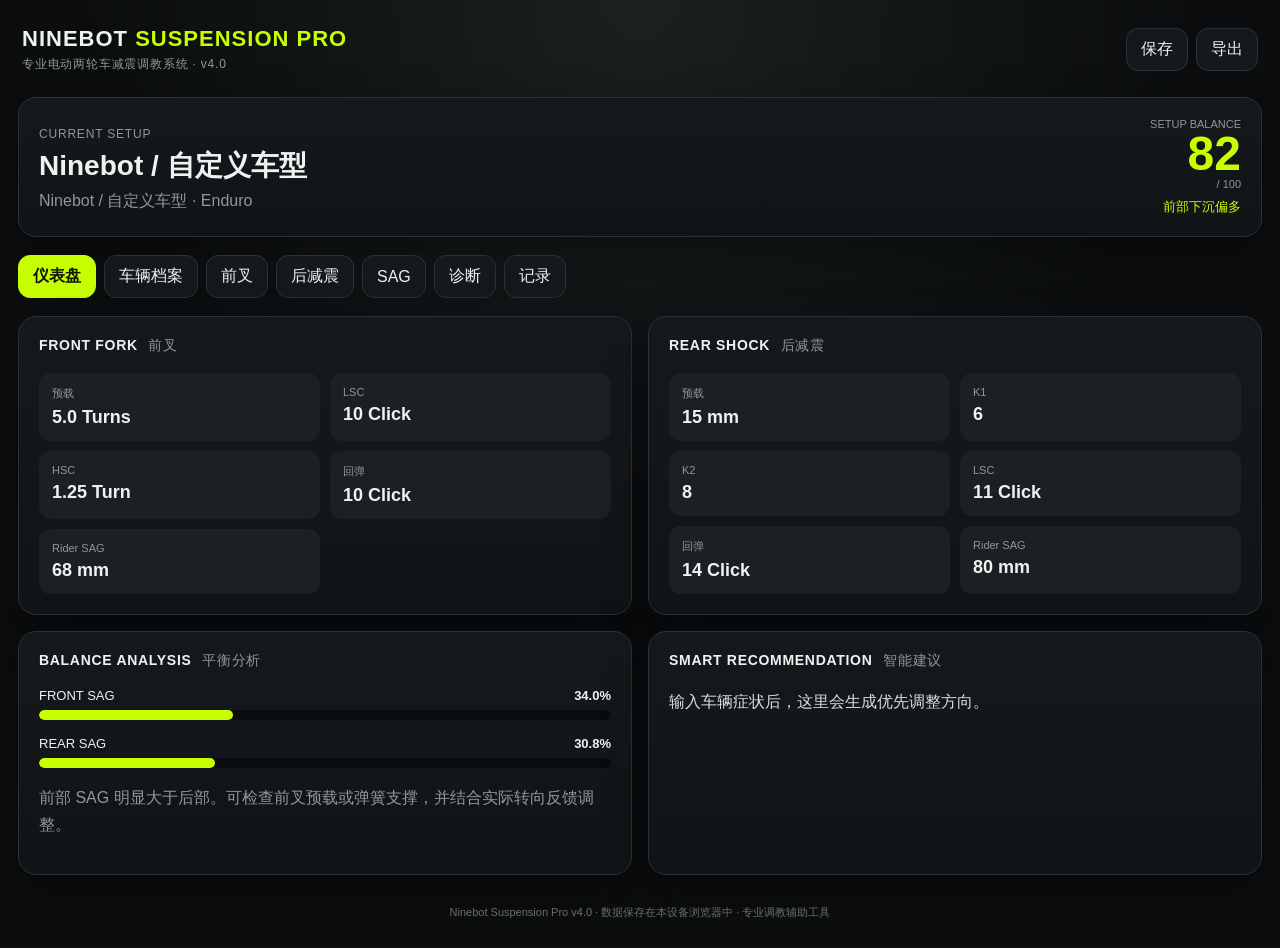
==== commit 0af996e2: "Add files via upload" ====
--- a/index.html
+++ b/index.html
@@ -1,328 +1,222 @@
-<!doctype html>
+<!DOCTYPE html>
 <html lang="zh-CN">
 <head>
-<meta charset="utf-8">
-<meta name="viewport" content="width=device-width, initial-scale=1, viewport-fit=cover">
-<meta name="apple-mobile-web-app-capable" content="yes">
-<meta name="apple-mobile-web-app-status-bar-style" content="black-translucent">
-<meta name="format-detection" content="telephone=no">
-<title>电摩减震器调校 Pro · GitHub Pages</title>
-<style>
-:root{
-  --bg:#f2f4f7; --panel:#ffffff; --soft:#f7f8fa; --line:#dfe3e8;
-  --text:#17212b; --muted:#687583; --blue:#1473e6; --blue2:#eaf3ff;
-  --good:#16804b; --warn:#b26a00; --bad:#b42318; --shadow:0 8px 28px rgba(20,34,50,.08);
-}
-*{box-sizing:border-box;-webkit-tap-highlight-color:transparent}
-html,body{margin:0;background:var(--bg);color:var(--text);font-family:-apple-system,BlinkMacSystemFont,"SF Pro Display","PingFang SC","Microsoft YaHei",sans-serif}
-button,input,select{font:inherit}
-body{padding-bottom:calc(82px + env(safe-area-inset-bottom))}
-.app{max-width:1180px;margin:auto;padding:calc(14px + env(safe-area-inset-top)) 22px 28px}
-.topbar{display:flex;justify-content:space-between;align-items:center;gap:16px;margin-bottom:16px}
-h1{font-size:clamp(26px,3.6vw,40px);margin:0;font-weight:850;letter-spacing:-.03em}
-.sub{margin:5px 0 0;color:var(--muted);font-size:15px}
-.status{font-size:13px;color:var(--good);background:#eaf8f0;padding:10px 13px;border-radius:12px;white-space:nowrap}
-.nav{display:flex;gap:9px;overflow:auto;padding:4px 0 12px;position:sticky;top:0;background:rgba(242,244,247,.94);backdrop-filter:blur(14px);z-index:10}
-.nav button{min-height:52px;padding:0 18px;border:1px solid var(--line);border-radius:16px;background:var(--panel);color:var(--muted);font-weight:750;white-space:nowrap;cursor:pointer}
-.nav button.active{background:var(--blue);border-color:var(--blue);color:#fff}
-.page{display:none}.page.active{display:block}
-.card{background:var(--panel);border:1px solid var(--line);border-radius:22px;padding:20px;margin-bottom:14px;box-shadow:var(--shadow)}
-.card h2{font-size:21px;margin:0 0 16px}.card h3{font-size:17px;margin:18px 0 12px}
-.grid{display:grid;grid-template-columns:repeat(2,minmax(0,1fr));gap:13px}
-.field{display:flex;flex-direction:column;gap:7px}
-label{font-size:13px;color:var(--muted);font-weight:650}
-input,select{min-height:54px;border:1px solid var(--line);border-radius:14px;padding:10px 13px;background:#fff;color:var(--text);font-size:18px}
-input:focus,select:focus{outline:3px solid rgba(20,115,230,.18);border-color:var(--blue)}
-input[type=range]{padding:0;border:0;accent-color:var(--blue);width:100%;height:32px}
-.segment{display:flex;gap:9px;flex-wrap:wrap}
-.segment button{min-height:52px;padding:0 17px;border-radius:14px;border:1px solid var(--line);background:var(--soft);font-weight:750;color:var(--text);cursor:pointer}
-.segment button.active{background:var(--blue2);border-color:var(--blue);color:var(--blue)}
-.sliderbox{background:var(--soft);border:1px solid var(--line);padding:16px;border-radius:18px;margin:12px 0}
-.sliderhead{display:flex;align-items:center;justify-content:space-between;gap:12px}.sliderhead b{font-size:27px;color:var(--blue)}
-.step{display:grid;grid-template-columns:64px 1fr 64px;gap:10px;align-items:center;margin-top:8px}
-.step button{height:60px;border:1px solid var(--line);border-radius:16px;background:#fff;font-size:27px;font-weight:850;cursor:pointer}.step div{text-align:center;font-weight:750;color:var(--muted)}
-.primary,.secondary,.danger{min-height:58px;border-radius:16px;padding:0 20px;font-weight:800;cursor:pointer}
-.primary{border:0;background:var(--blue);color:#fff;width:100%;font-size:18px}.secondary{border:1px solid var(--line);background:#fff;color:var(--text)}.danger{border:1px solid #f4c7c3;background:#fff4f3;color:var(--bad)}
-.results{display:grid;grid-template-columns:repeat(3,minmax(0,1fr));gap:12px}
-.result{padding:16px;border-radius:17px;background:var(--soft);border:1px solid var(--line)}.result span{font-size:13px;color:var(--muted);font-weight:650}.result strong{display:block;margin-top:7px;font-size:27px;letter-spacing:-.02em}
-.note{margin-top:13px;padding:14px;border-radius:14px;background:var(--blue2);border-left:5px solid var(--blue);line-height:1.65}
-.actions{display:flex;gap:10px;flex-wrap:wrap}.actions>*{flex:1;min-width:180px}
-.filelabel{display:flex;align-items:center;justify-content:center;min-height:58px;padding:0 18px;border:2px dashed #9bbfe8;border-radius:16px;background:#f7fbff;color:var(--blue);font-weight:800;cursor:pointer}.filelabel input{display:none}
-.listItem{padding:15px;border:1px solid var(--line);border-radius:16px;margin-top:10px;background:var(--soft)}.listItem b{font-size:17px}.listItem small{display:block;color:var(--muted);margin-top:5px;line-height:1.5}
-.bottom{position:fixed;left:0;right:0;bottom:0;background:rgba(255,255,255,.94);backdrop-filter:blur(16px);border-top:1px solid var(--line);padding:10px max(16px,calc((100vw - 1136px)/2));padding-bottom:calc(10px + env(safe-area-inset-bottom));z-index:20}
-.bottomin{max-width:1180px;margin:auto;display:grid;grid-template-columns:1fr 1fr;gap:10px}
-@media(max-width:760px){.app{padding-left:14px;padding-right:14px}.grid,.results{grid-template-columns:1fr}.status{display:none}.topbar{margin-bottom:8px}.nav{margin-left:-2px}.actions>*{min-width:100%}}
-</style>
+  <meta charset="UTF-8" />
+  <meta name="viewport" content="width=device-width, initial-scale=1, viewport-fit=cover" />
+  <meta name="theme-color" content="#111315" />
+  <title>Ninebot Suspension Pro v4.0</title>
+  <link rel="manifest" href="manifest.json" />
+  <link rel="stylesheet" href="style.css" />
 </head>
-<!-- GitHub Pages 单文件版本：无需构建、无需服务器依赖，可直接部署到仓库根目录 -->
 <body>
-<div class="app">
-  <div class="topbar">
-    <div><h1>🏍️ 电摩减震器调校 Pro</h1><p class="sub">真正离线 · iPad 触控优化 · 前后独立参数</p></div>
-    <div class="status" id="status">● 已离线保存</div>
+  <div class="app-shell">
+    <header class="topbar">
+      <div>
+        <div class="brand">NINEBOT <span>SUSPENSION PRO</span></div>
+        <div class="subtitle">专业电动两轮车减震调教系统 · v4.0</div>
+      </div>
+      <div class="top-actions">
+        <button class="icon-btn" id="saveBtn">保存</button>
+        <button class="icon-btn" id="exportBtn">导出</button>
+      </div>
+    </header>
+
+    <main>
+      <section class="hero panel">
+        <div>
+          <div class="eyebrow">CURRENT SETUP</div>
+          <h1 id="setupName">我的专业减震设定</h1>
+          <p id="setupMeta">Ninebot / 自定义车型 · Enduro</p>
+        </div>
+        <div class="score-card">
+          <div class="score-label">SETUP BALANCE</div>
+          <div class="score" id="balanceScore">88</div>
+          <div class="score-unit">/ 100</div>
+          <div class="status good" id="balanceStatus">前后平衡良好</div>
+        </div>
+      </section>
+
+      <nav class="tabs">
+        <button class="tab active" data-tab="dashboard">仪表盘</button>
+        <button class="tab" data-tab="vehicle">车辆档案</button>
+        <button class="tab" data-tab="front">前叉</button>
+        <button class="tab" data-tab="rear">后减震</button>
+        <button class="tab" data-tab="sag">SAG</button>
+        <button class="tab" data-tab="diagnosis">诊断</button>
+        <button class="tab" data-tab="history">记录</button>
+      </nav>
+
+      <section class="tab-page active" id="dashboard">
+        <div class="grid dashboard-grid">
+          <article class="panel suspension-card">
+            <div class="card-title">FRONT FORK <span>前叉</span></div>
+            <div class="metric-grid">
+              <div><span>预载</span><strong id="dashFrontPreload">5.0 Turns</strong></div>
+              <div><span>LSC</span><strong id="dashFrontLSC">10 Click</strong></div>
+              <div><span>HSC</span><strong id="dashFrontHSC">1.25 Turn</strong></div>
+              <div><span>回弹</span><strong id="dashFrontRebound">10 Click</strong></div>
+              <div><span>Rider SAG</span><strong id="dashFrontSag">68 mm</strong></div>
+            </div>
+          </article>
+
+          <article class="panel suspension-card">
+            <div class="card-title">REAR SHOCK <span>后减震</span></div>
+            <div class="metric-grid">
+              <div><span>预载</span><strong id="dashRearPreload">15 mm</strong></div>
+              <div><span>K1</span><strong id="dashK1">6</strong></div>
+              <div><span>K2</span><strong id="dashK2">8</strong></div>
+              <div><span>LSC</span><strong id="dashRearLSC">11 Click</strong></div>
+              <div><span>回弹</span><strong id="dashRearRebound">14 Click</strong></div>
+              <div><span>Rider SAG</span><strong id="dashRearSag">80 mm</strong></div>
+            </div>
+          </article>
+
+          <article class="panel analysis-card">
+            <div class="card-title">BALANCE ANALYSIS <span>平衡分析</span></div>
+            <div class="balance-bars">
+              <div>
+                <div class="bar-label">FRONT SAG <strong id="frontSagPercent">34%</strong></div>
+                <div class="bar"><i id="frontSagBar"></i></div>
+              </div>
+              <div>
+                <div class="bar-label">REAR SAG <strong id="rearSagPercent">31%</strong></div>
+                <div class="bar"><i id="rearSagBar"></i></div>
+              </div>
+            </div>
+            <p id="balanceAdvice">前部下沉略多，但仍处于推荐平衡范围。</p>
+          </article>
+
+          <article class="panel recommendation-card">
+            <div class="card-title">SMART RECOMMENDATION <span>智能建议</span></div>
+            <div id="smartRecommendation" class="recommendation">
+              输入车辆症状后，这里会生成优先调整方向。
+            </div>
+          </article>
+        </div>
+      </section>
+
+      <section class="tab-page" id="vehicle">
+        <div class="panel">
+          <div class="card-title">VEHICLE PROFILE <span>车辆档案</span></div>
+          <div class="form-grid">
+            <label>车辆名称<input id="vehicleName" value="Ninebot / 自定义车型"></label>
+            <label>车型类型
+              <select id="vehicleType">
+                <option>电动越野车</option><option>踏板电摩</option><option>高性能电摩</option><option>电动自行车</option><option>自定义改装车型</option>
+              </select>
+            </label>
+            <label>整车重量 kg<input type="number" id="bikeWeight" value="86"></label>
+            <label>骑手体重 kg<input type="number" id="riderWeight" value="75"></label>
+            <label>装备重量 kg<input type="number" id="gearWeight" value="5"></label>
+            <label>电池重量 kg<input type="number" id="batteryWeight" value="18"></label>
+            <label>前轴重量 %<input type="number" id="frontWeight" value="48"></label>
+            <label>后轴重量 %<input type="number" id="rearWeight" value="52"></label>
+            <label>前叉总行程 mm<input type="number" id="frontTravel" value="200"></label>
+            <label>后轮行程 mm<input type="number" id="rearTravel" value="260"></label>
+            <label>骑行模式
+              <select id="rideMode"><option>舒适</option><option>均衡</option><option selected>Enduro</option><option>激进越野</option><option>比赛</option></select>
+            </label>
+            <label>路面类型
+              <select id="terrain"><option>城市道路</option><option>碎石</option><option selected>Enduro</option><option>林道</option><option>MX</option><option>Supermoto</option></select>
+            </label>
+          </div>
+        </div>
+      </section>
+
+      <section class="tab-page" id="front">
+        <div class="panel">
+          <div class="card-title">FRONT FORK SETUP <span>前叉调节</span></div>
+          <div class="setup-grid">
+            <div class="control"><label>弹簧刚度 N/mm <output id="frontSpringOut">4.6</output></label><input id="frontSpring" type="range" min="2" max="8" step="0.1" value="4.6"></div>
+            <div class="control"><label>预载 Turns <output id="frontPreloadOut">5.0</output></label><input id="frontPreload" type="range" min="0" max="12" step="0.5" value="5"></div>
+            <div class="control"><label>低速压缩 LSC Click <output id="frontLSCOut">10</output></label><input id="frontLSC" type="range" min="0" max="25" value="10"></div>
+            <div class="control"><label>高速压缩 HSC Turn <output id="frontHSCOut">1.25</output></label><input id="frontHSC" type="range" min="0" max="3" step="0.05" value="1.25"></div>
+            <div class="control"><label>低速回弹 LSR Click <output id="frontReboundOut">10</output></label><input id="frontRebound" type="range" min="0" max="25" value="10"></div>
+            <div class="control"><label>高速回弹 HSR Turn <output id="frontHSROut">1.00</output></label><input id="frontHSR" type="range" min="0" max="3" step="0.05" value="1"></div>
+          </div>
+        </div>
+      </section>
+
+      <section class="tab-page" id="rear">
+        <div class="panel">
+          <div class="card-title">REAR SHOCK SETUP <span>后减震调节</span></div>
+          <div class="setup-grid">
+            <div class="control"><label>弹簧刚度 N/mm <output id="rearSpringOut">75</output></label><input id="rearSpring" type="range" min="40" max="120" step="1" value="75"></div>
+            <div class="control"><label>预载 mm <output id="rearPreloadOut">15</output></label><input id="rearPreload" type="range" min="0" max="30" step="1" value="15"></div>
+            <div class="control"><label>K1 初段特性 <output id="k1Out">6</output></label><input id="k1" type="range" min="0" max="10" step="1" value="6"></div>
+            <div class="control"><label>K2 中后段特性 <output id="k2Out">8</output></label><input id="k2" type="range" min="0" max="10" step="1" value="8"></div>
+            <div class="control"><label>低速压缩 LSC Click <output id="rearLSCOut">11</output></label><input id="rearLSC" type="range" min="0" max="25" value="11"></div>
+            <div class="control"><label>高速压缩 HSC Turn <output id="rearHSCOut">1.50</output></label><input id="rearHSC" type="range" min="0" max="3" step="0.05" value="1.5"></div>
+            <div class="control"><label>回弹 Rebound Click <output id="rearReboundOut">14</output></label><input id="rearRebound" type="range" min="0" max="30" value="14"></div>
+            <div class="control"><label>高速回弹 HSR Turn <output id="rearHSROut">1.00</output></label><input id="rearHSR" type="range" min="0" max="3" step="0.05" value="1"></div>
+          </div>
+        </div>
+      </section>
+
+      <section class="tab-page" id="sag">
+        <div class="grid two-col">
+          <article class="panel">
+            <div class="card-title">FRONT SAG <span>前叉 SAG</span></div>
+            <div class="form-grid compact">
+              <label>完全伸展 L0 mm<input id="frontL0" type="number" value="220"></label>
+              <label>车辆静态 L1 mm<input id="frontL1" type="number" value="198"></label>
+              <label>骑手上车 L2 mm<input id="frontL2" type="number" value="152"></label>
+            </div>
+            <div class="sag-result">
+              <div><span>Free SAG</span><strong id="frontFreeSag">22 mm</strong></div>
+              <div><span>Rider SAG</span><strong id="frontRiderSag">68 mm</strong></div>
+              <div><span>SAG Ratio</span><strong id="frontRatio">34%</strong></div>
+            </div>
+          </article>
+          <article class="panel">
+            <div class="card-title">REAR SAG <span>后悬挂 SAG</span></div>
+            <div class="form-grid compact">
+              <label>完全伸展 L0 mm<input id="rearL0" type="number" value="620"></label>
+              <label>车辆静态 L1 mm<input id="rearL1" type="number" value="590"></label>
+              <label>骑手上车 L2 mm<input id="rearL2" type="number" value="540"></label>
+            </div>
+            <div class="sag-result">
+              <div><span>Free SAG</span><strong id="rearFreeSag">30 mm</strong></div>
+              <div><span>Rider SAG</span><strong id="rearRiderSag">80 mm</strong></div>
+              <div><span>SAG Ratio</span><strong id="rearRatio">31%</strong></div>
+            </div>
+          </article>
+        </div>
+      </section>
+
+      <section class="tab-page" id="diagnosis">
+        <div class="panel">
+          <div class="card-title">SUSPENSION DIAGNOSIS <span>症状诊断</span></div>
+          <div class="symptom-grid" id="symptomGrid">
+            <label><input type="checkbox" value="frontBottom"> 前叉容易到底</label>
+            <label><input type="checkbox" value="brakeDive"> 刹车点头严重</label>
+            <label><input type="checkbox" value="frontHard"> 前叉小颠簸太硬</label>
+            <label><input type="checkbox" value="frontGrip"> 前轮抓地不足</label>
+            <label><input type="checkbox" value="rearSquat"> 加速后部下沉</label>
+            <label><input type="checkbox" value="rearBottom"> 后减震容易到底</label>
+            <label><input type="checkbox" value="rearKick"> 后轮弹跳</label>
+            <label><input type="checkbox" value="rearGrip"> 后轮抓地不足</label>
+            <label><input type="checkbox" value="push"> 转弯推头</label>
+            <label><input type="checkbox" value="unstable"> 高速不稳定</label>
+          </div>
+          <button class="primary-btn" id="diagnoseBtn">生成专业调教建议</button>
+          <div class="diagnosis-result" id="diagnosisResult">请选择一个或多个症状。</div>
+        </div>
+      </section>
+
+      <section class="tab-page" id="history">
+        <div class="panel">
+          <div class="card-title">SETUP HISTORY <span>调教记录</span></div>
+          <div class="history-actions"><button class="primary-btn" id="snapshotBtn">保存当前 Setup</button><button class="danger-btn" id="clearHistoryBtn">清空记录</button></div>
+          <div id="historyList" class="history-list"></div>
+        </div>
+      </section>
+    </main>
+
+    <footer>
+      Ninebot Suspension Pro v4.0 · 数据保存在本设备浏览器中 · 专业调教辅助工具
+    </footer>
   </div>
-
-  <nav class="nav">
-    <button class="active" data-page="vehicle">车辆</button>
-    <button data-page="front">前减震</button>
-    <button data-page="rear">后减震</button>
-    <button data-page="geometry">车身几何</button>
-    <button data-page="result">结果</button>
-    <button data-page="data">方案 / 数据</button>
-  </nav>
-
-  <main>
-    <section class="page active" id="vehicle">
-      <div class="card">
-        <h2>车辆与负载</h2>
-        <div class="grid">
-          <div class="field"><label>车型 / 调校名称</label><input id="setupName" value="我的电摩"></div>
-          <div class="field"><label>整车重量 kg</label><input id="bikeWeight" type="number" inputmode="decimal" value="120"></div>
-          <div class="field"><label>骑手重量 kg</label><input id="riderWeight" type="number" inputmode="decimal" value="75"></div>
-          <div class="field"><label>额外载重 kg</label><input id="cargoWeight" type="number" inputmode="decimal" value="0"></div>
-          <div class="field"><label>前轮尺寸（英寸）</label><input id="frontWheelInch" type="number" inputmode="decimal" value="21"></div>
-          <div class="field"><label>当前车头角（°）</label><input id="headAngle" type="number" step="0.1" inputmode="decimal" value="27"></div>
-          <div class="field"><label>当前拖曳距 Trail（mm）</label><input id="trailCurrent" type="number" inputmode="decimal" value="110"></div>
-          <div class="field"><label>目标拖曳距 Trail（mm）</label><input id="trailTarget" type="number" inputmode="decimal" value="100"></div>
-        </div>
-        <p class="sub" style="margin-top:14px">拖曳距调整根据前轮尺寸、车头角和当前/目标 Trail 进行几何估算。</p>
-        <h3>骑行用途</h3>
-        <div class="segment" id="style">
-          <button data-v="city" class="active">城市通勤</button><button data-v="sport">运动 / 山路</button>
-          <button data-v="highway">高速巡航</button><button data-v="load">双人 / 重载</button>
-        </div>
-      </div>
-    </section>
-
-    <section class="page" id="front">
-      <div class="card">
-        <h2>前减震独立参数</h2>
-        <div class="grid">
-          <div class="field"><label>前轴载荷比例 %</label><input id="frontAxle" type="number" value="45"></div>
-          <div class="field"><label>前减震有效行程 mm</label><input id="frontTravel" type="number" value="120"></div>
-          <div class="field"><label>前弹簧等效刚度 N/mm</label><input id="frontRate" type="number" step="0.1" value="9"></div>
-          <div class="field"><label>前弹簧自由长度 mm</label><input id="frontFree" type="number" value="300"></div>
-          <div class="field"><label>前弹簧安装长度 mm</label><input id="frontInstalled" type="number" value="290"></div>
-          <div class="field"><label>实际 Static Sag mm（可选）</label><input id="frontStatic" type="number" placeholder="留空自动估算"></div>
-          <div class="field"><label>实际 Rider Sag mm（可选）</label><input id="frontRider" type="number" placeholder="留空自动估算"></div>
-        </div>
-      </div>
-      <div class="card">
-        <h2>前阻尼</h2>
-        <div class="sliderbox"><div class="sliderhead"><span>压缩 Compression</span><b><span id="frontCompV">12</span> Click</b></div><input id="frontComp" type="range" min="0" max="24" value="12"><div class="step"><button onclick="step('frontComp',-1)">−</button><div>从全软开始</div><button onclick="step('frontComp',1)">＋</button></div></div>
-        <div class="sliderbox"><div class="sliderhead"><span>回弹 Rebound</span><b><span id="frontRebV">12</span> Click</b></div><input id="frontReb" type="range" min="0" max="24" value="12"><div class="step"><button onclick="step('frontReb',-1)">−</button><div>从全软开始</div><button onclick="step('frontReb',1)">＋</button></div></div>
-      </div>
-    </section>
-
-    <section class="page" id="rear">
-      <div class="card">
-        <h2>后减震独立参数</h2>
-        <div class="grid">
-          <div class="field"><label>后轴载荷比例 %</label><input id="rearAxle" type="number" value="55"></div>
-          <div class="field"><label>后减震器行程 mm</label><input id="rearTravel" type="number" value="60"></div>
-          <div class="field"><label>后弹簧刚度 N/mm</label><input id="rearRate" type="number" step="0.1" value="80"></div>
-          <div class="field"><label>后弹簧自由长度 mm</label><input id="rearFree" type="number" value="200"></div>
-          <div class="field"><label>后弹簧安装长度 mm</label><input id="rearInstalled" type="number" value="190"></div>
-          <div class="field"><label>后悬挂连杆比</label><input id="rearLink" type="number" step="0.1" value="2.5"></div>
-          <div class="field"><label>实际 Static Sag（轮端）mm</label><input id="rearStatic" type="number" placeholder="留空自动估算"></div>
-          <div class="field"><label>实际 Rider Sag（轮端）mm</label><input id="rearRider" type="number" placeholder="留空自动估算"></div>
-        </div>
-      </div>
-      <div class="card">
-        <h2>后阻尼</h2>
-        <div class="sliderbox"><div class="sliderhead"><span>压缩 Compression</span><b><span id="rearCompV">12</span> Click</b></div><input id="rearComp" type="range" min="0" max="24" value="12"><div class="step"><button onclick="step('rearComp',-1)">−</button><div>从全软开始</div><button onclick="step('rearComp',1)">＋</button></div></div>
-        <div class="sliderbox"><div class="sliderhead"><span>回弹 Rebound</span><b><span id="rearRebV">12</span> Click</b></div><input id="rearReb" type="range" min="0" max="24" value="12"><div class="step"><button onclick="step('rearReb',-1)">−</button><div>从全软开始</div><button onclick="step('rearReb',1)">＋</button></div></div>
-      </div>
-    </section>
-
-    
-    <section class="page" id="geometry">
-      <div class="card">
-        <h2>车身几何模式</h2>
-        <p class="sub">将轴距、前后轮径、车头角、前叉 Offset 与前后 Sag 联动，用于估算调校后的车身姿态变化。</p>
-        <div class="grid">
-          <div class="field"><label>轴距 Wheelbase（mm）</label><input id="wheelbase" type="number" inputmode="decimal" value="1450"></div>
-          <div class="field"><label>前轮尺寸（英寸）</label><input id="frontWheelGeom" type="number" inputmode="decimal" value="21"></div>
-          <div class="field"><label>后轮尺寸（英寸）</label><input id="rearWheelInch" type="number" inputmode="decimal" value="18"></div>
-          <div class="field"><label>原始车头角（°）</label><input id="baseHeadAngle" type="number" step="0.1" value="27"></div>
-          <div class="field"><label>三角台 / 前叉 Offset（mm）</label><input id="forkOffset" type="number" step="0.1" value="35"></div>
-          <div class="field"><label>原始前 Static Sag（mm）</label><input id="baseFrontSag" type="number" step="0.1" value="35"></div>
-          <div class="field"><label>原始后 Static Sag（轮端 mm）</label><input id="baseRearSag" type="number" step="0.1" value="30"></div>
-          <div class="field"><label>几何计算使用</label><select id="geometrySagMode"><option value="rider">当前 Rider Sag</option><option value="static">当前 Static Sag</option></select></div>
-        </div>
-      </div>
-      <div class="card">
-        <h2>几何联动计算</h2>
-        <div class="results" id="geometryResults"></div>
-        <div class="note" id="geometryAdvice"></div>
-      </div>
-      <div class="card">
-        <h2>调校影响提示</h2>
-        <div class="note" id="geometryBehavior"></div>
-      </div>
-    </section>
-
-    <section class="page" id="result">
-      <div class="card">
-        <h2>前端几何 / 拖曳距调整</h2>
-        <div class="results" id="trailResults"></div>
-        <div class="note" id="trailAdvice"></div>
-      </div>
-      <div class="card"><h2>前减震计算结果</h2><div class="results" id="frontResults"></div><div class="note" id="frontAdvice"></div></div>
-      <div class="card"><h2>后减震计算结果</h2><div class="results" id="rearResults"></div><div class="note" id="rearAdvice"></div></div>
-      <div class="card"><h2>前后平衡</h2><div class="note" id="balance"></div></div>
-    </section>
-
-    <section class="page" id="data">
-      <div class="card"><h2>方案管理</h2>
-        <div class="actions"><button class="primary" onclick="saveProfile()">💾 保存当前方案</button><button class="secondary" onclick="exportCurrent()">⬇️ 导出当前方案</button><button class="secondary" onclick="exportAll()">📦 导出全部方案</button></div>
-      </div>
-      <div class="card"><h2>导入方案</h2><label class="filelabel">📥 选择 JSON 文件导入<input id="importFile" type="file" accept=".json,application/json"></label><div class="note" id="importMsg">导入仅支持本工具导出的 JSON 数据。</div></div>
-      <div class="card"><h2>本机方案</h2><div id="profiles"></div></div>
-    </section>
-  </main>
-</div>
-
-<div class="bottom"><div class="bottomin"><button class="secondary" onclick="prevPage()">← 上一步</button><button class="primary" onclick="calculate();nextPage()">计算 / 下一步 →</button></div></div>
-
-<script>
-const ids=['setupName','bikeWeight','riderWeight','cargoWeight','frontWheelInch','headAngle','trailCurrent','trailTarget','wheelbase','frontWheelGeom','rearWheelInch','baseHeadAngle','forkOffset','baseFrontSag','baseRearSag','geometrySagMode','frontAxle','frontTravel','frontRate','frontFree','frontInstalled','frontStatic','frontRider','frontComp','frontReb','rearAxle','rearTravel','rearRate','rearFree','rearInstalled','rearLink','rearStatic','rearRider','rearComp','rearReb'];
-let rideStyle='city';
-const order=['vehicle','front','rear','geometry','result','data'];
-function $(id){return document.getElementById(id)}
-function num(id){const x=parseFloat($(id).value);return Number.isFinite(x)?x:0}
-function page(id){document.querySelectorAll('.page').forEach(x=>x.classList.toggle('active',x.id===id));document.querySelectorAll('.nav button').forEach(x=>x.classList.toggle('active',x.dataset.page===id));window.scrollTo({top:0,behavior:'smooth'})}
-document.querySelectorAll('.nav button').forEach(b=>b.onclick=()=>page(b.dataset.page));
-function currentPage(){return document.querySelector('.page.active').id}
-function nextPage(){const i=order.indexOf(currentPage());page(order[Math.min(i+1,order.length-1)])}
-function prevPage(){const i=order.indexOf(currentPage());page(order[Math.max(i-1,0)])}
-document.querySelectorAll('#style button').forEach(b=>b.onclick=()=>{rideStyle=b.dataset.v;document.querySelectorAll('#style button').forEach(x=>x.classList.toggle('active',x===b));persist()});
-function step(id,d){const e=$(id);e.value=Math.max(+e.min,Math.min(+e.max,+e.value+d));updateUI();persist()}
-function updateUI(){frontCompV.textContent=frontComp.value;frontRebV.textContent=frontReb.value;rearCompV.textContent=rearComp.value;rearRebV.textContent=rearReb.value}
-function data(){const v={};ids.forEach(id=>v[id]=$(id).value);return {app:'EMotoSuspensionProOffline',version:1,rideStyle,values:v,updatedAt:new Date().toISOString()}}
-function persist(){localStorage.setItem('emoto_ipad_offline_draft',JSON.stringify(data()));status.textContent='● 已离线保存'}
-function apply(d){const v=d.values||d;ids.forEach(id=>{if(v[id]!==undefined)$(id).value=v[id]});rideStyle=d.rideStyle||'city';document.querySelectorAll('#style button').forEach(b=>b.classList.toggle('active',b.dataset.v===rideStyle));updateUI();calculate();persist()}
-function target(){return {city:.30,sport:.25,highway:.28,load:.33}[rideStyle]}
-function calc(axle,rate,free,installed,travel,stat,rider,link){
- const ratio=link?Math.max(num(link),1):1, r=Math.max(num(rate),.001), a=Math.max(num(axle)/100,0), g=9.81;
- const bike=num('bikeWeight'), loaded=bike+num('riderWeight')+num('cargoWeight');
- const pre=Math.max(num(free)-num(installed),0);
- const ts=bike*a*g/r*ratio, tr=loaded*a*g/r*ratio;
- const s=num(stat)>0?num(stat):ts, rd=num(rider)>0?num(rider):tr;
- const eff=Math.max(num(travel)*ratio,1), tar=eff*target();
- return {pre,force:pre*r,sag:s,rider:rd,eff,target:tar,remain:Math.max(eff-rd,0)};
-}
-function resultHTML(x,prefix){return [
- ['预载',x.pre.toFixed(1)+' mm'],['预载力',x.force.toFixed(0)+' N'],['Static Sag',x.sag.toFixed(1)+' mm'],
- ['Rider Sag',x.rider.toFixed(1)+' mm'],['目标 Rider Sag',x.target.toFixed(1)+' mm'],['剩余行程',x.remain.toFixed(1)+' mm']
-].map(a=>`<div class="result"><span>${a[0]}</span><strong>${a[1]}</strong></div>`).join('')}
-function trailCalc(){
- const wheelRadius=Math.max(num('frontWheelInch')*25.4/2,1);
- const angle=Math.max(Math.min(num('headAngle'),89),1);
- const currentTrail=Math.max(num('trailCurrent'),0);
- const targetTrail=Math.max(num('trailTarget'),0);
- const rad=angle*Math.PI/180;
-
- // 根据当前 Trail 反算等效前叉 Offset，再估算达到目标 Trail 所需的车头角变化
- const offset=wheelRadius*Math.sin(rad)-currentTrail*Math.cos(rad);
- const targetAngle=Math.atan((offset+targetTrail*Math.cos(rad))/wheelRadius)*180/Math.PI;
- const delta=targetAngle-angle;
-
- return {wheelRadius,angle,currentTrail,targetTrail,offset,targetAngle,delta};
-}
-function geometryCalc(f,r){
- const wb=Math.max(num('wheelbase'),1);
- const frontR=Math.max(num('frontWheelGeom')*25.4/2,1);
- const rearR=Math.max(num('rearWheelInch')*25.4/2,1);
- const baseAngle=num('baseHeadAngle');
- const offset=num('forkOffset');
- const mode=$('geometrySagMode').value;
- const currentFrontSag=mode==='static'?f.sag:f.rider;
- const currentRearSag=mode==='static'?r.sag:r.rider;
- const baseFront=num('baseFrontSag');
- const baseRear=num('baseRearSag');
-
- // Change in chassis pitch from front/rear ride-height changes.
- // Positive delta pitch means rear relatively lower than front.
- const dFront=currentFrontSag-baseFront;
- const dRear=currentRearSag-baseRear;
- const pitchRad=Math.atan2((dRear-dFront),wb);
- const pitchDeg=pitchRad*180/Math.PI;
-
- // Approximate effective steering angle relative to ground.
- const effectiveAngle=baseAngle+pitchDeg;
- const rad=effectiveAngle*Math.PI/180;
- const trail=(frontR*Math.sin(rad)-offset)/Math.max(Math.cos(rad),0.01);
-
- const rideHeightDiff=dRear-dFront;
- const behavior=Math.abs(pitchDeg)<0.15
-  ? '✓ 前后 Sag 变化接近，车身俯仰变化较小，几何特性基本保持原始设定。'
-  : pitchDeg>0
-  ? '⚠ 后部相对下沉更多：车身后倾，车头角与拖曳距通常增加，转向趋于稳定但响应可能变慢。'
-  : '⚠ 前部相对下沉更多：车身前倾，车头角与拖曳距通常减小，转向会更灵活，但高速稳定性可能下降。';
-
- return {wb,frontR,rearR,baseAngle,offset,currentFrontSag,currentRearSag,baseFront,baseRear,dFront,dRear,pitchDeg,effectiveAngle,trail,rideHeightDiff,behavior};
-}
-function calculate(){
- const t=trailCalc();
- trailResults.innerHTML=[
-  ['前轮理论半径',t.wheelRadius.toFixed(1)+' mm'],
-  ['当前车头角',t.angle.toFixed(1)+'°'],
-  ['当前拖曳距',t.currentTrail.toFixed(1)+' mm'],
-  ['目标拖曳距',t.targetTrail.toFixed(1)+' mm'],
-  ['估算前叉 Offset',t.offset.toFixed(1)+' mm'],
-  ['估算目标车头角',t.targetAngle.toFixed(2)+'°']
- ].map(a=>`<div class="result"><span>${a[0]}</span><strong>${a[1]}</strong></div>`).join('');
-
- const behavior=t.targetTrail<t.currentTrail
-  ? '目标拖曳距更短：通常会让转向更灵活、更快，但高速直线稳定性可能下降。'
-  : t.targetTrail>t.currentTrail
-  ? '目标拖曳距更长：通常会提升直线稳定性，但低速转向可能更沉稳。'
-  : '当前拖曳距与目标值一致，无需进行几何调整。';
-
- trailAdvice.textContent=`${behavior} 以当前输入的几何参数估算，从 ${t.currentTrail.toFixed(1)} mm 调整至 ${t.targetTrail.toFixed(1)} mm，车头角理论变化约 ${Math.abs(t.delta).toFixed(2)}°（${t.delta>0?'增大':'减小'}）。实际调整还会受到轮胎真实外径、前叉 Offset、三角台 Offset、前后 Sag 和悬挂行程影响，应以实车测量为最终依据。`;
-
- const f=calc('frontAxle','frontRate','frontFree','frontInstalled','frontTravel','frontStatic','frontRider',null);
- const r=calc('rearAxle','rearRate','rearFree','rearInstalled','rearTravel','rearStatic','rearRider','rearLink');
- const g=geometryCalc(f,r);
-
- geometryResults.innerHTML=[
-  ['当前前 Sag',g.currentFrontSag.toFixed(1)+' mm'],
-  ['当前后 Sag',g.currentRearSag.toFixed(1)+' mm'],
-  ['前后高度差变化',g.rideHeightDiff.toFixed(1)+' mm'],
-  ['车身俯仰变化',g.pitchDeg.toFixed(2)+'°'],
-  ['有效车头角',g.effectiveAngle.toFixed(2)+'°'],
-  ['估算动态拖曳距',g.trail.toFixed(1)+' mm']
- ].map(a=>`<div class="result"><span>${a[0]}</span><strong>${a[1]}</strong></div>`).join('');
-
- geometryAdvice.textContent=`几何模式使用${$('geometrySagMode').value==='rider'?'当前 Rider Sag':'当前 Static Sag'}与原始 Sag 对比。前端变化 ${g.dFront.toFixed(1)} mm，后端变化 ${g.dRear.toFixed(1)} mm。该模式用于快速评估预载和 Sag 调整对车身姿态及转向几何的影响。`;
- geometryBehavior.textContent=g.behavior;
-
- frontResults.innerHTML=resultHTML(f);rearResults.innerHTML=resultHTML(r);
- const fa=f.rider-f.target, ra=r.rider-r.target;
- frontAdvice.textContent=Math.abs(fa)<=f.eff*.03?'✓ 前 Rider Sag 接近目标。':fa>0?'⚠ 前 Rider Sag 偏大：增加前预载；若预载已高，考虑更高刚度弹簧。':'⚠ 前 Rider Sag 偏小：减少前预载；若已很低，考虑更软弹簧。';
- rearAdvice.textContent=Math.abs(ra)<=r.eff*.03?'✓ 后 Rider Sag 接近目标。':ra>0?'⚠ 后 Rider Sag 偏大：增加后预载；若预载已高，考虑更高刚度弹簧。':'⚠ 后 Rider Sag 偏小：减少后预载；若已很低，考虑更软弹簧。';
- const fp=f.rider/f.eff,rp=r.rider/r.eff;
- balance.textContent=Math.abs(fp-rp)<.05?'✓ 前后下沉比例接近，基础姿态较平衡。':fp>rp?'⚠ 前部相对下沉更多，检查前预载和前压缩阻尼。':'⚠ 后部相对下沉更多，检查后预载、弹簧刚度和后压缩阻尼。';
- persist();
-}
-function profiles(){try{return JSON.parse(localStorage.getItem('emoto_ipad_offline_profiles')||'[]')}catch{return[]}}
-function setProfiles(v){localStorage.setItem('emoto_ipad_offline_profiles',JSON.stringify(v))}
-function saveProfile(){calculate();const a=profiles();a.unshift({...data(),name:setupName.value||'未命名方案',savedAt:new Date().toISOString()});setProfiles(a.slice(0,100));renderProfiles();status.textContent='✓ 方案已保存'}
-function renderProfiles(){const a=profiles();profilesEl.innerHTML=a.length?a.map((p,i)=>`<div class="listItem"><b>${escapeHTML(p.name||'未命名方案')}</b><small>${new Date(p.savedAt||p.updatedAt).toLocaleString('zh-CN')}<br>前 C/R：${p.values.frontComp}/${p.values.frontReb} Click · 后 C/R：${p.values.rearComp}/${p.values.rearReb} Click</small><div class="actions" style="margin-top:10px"><button class="secondary" onclick="loadProfile(${i})">载入</button><button class="danger" onclick="deleteProfile(${i})">删除</button></div></div>`).join(''):'<div class="note">暂无保存方案。当前数据会自动离线保存。</div>'}
-const profilesEl=$('profiles');
-function loadProfile(i){const p=profiles()[i];if(p){apply(p);page('vehicle')}}
-function deleteProfile(i){const a=profiles();a.splice(i,1);setProfiles(a);renderProfiles()}
-function escapeHTML(s){return String(s).replace(/[&<>"']/g,c=>({'&':'&amp;','<':'&lt;','>':'&gt;','"':'&quot;',"'":'&#39;'}[c]))}
-function download(obj,name){const blob=new Blob([JSON.stringify(obj,null,2)],{type:'application/json'}),url=URL.createObjectURL(blob),a=document.createElement('a');a.href=url;a.download=name;a.click();setTimeout(()=>URL.revokeObjectURL(url),1000)}
-function cleanName(s){return (s||'emoto_setup').replace(/[\\/:*?"<>|]/g,'_')}
-function exportCurrent(){calculate();download(data(),cleanName(setupName.value)+'_offline.json')}
-function exportAll(){download({app:'EMotoSuspensionProOfflineProfiles',version:1,profiles:profiles(),exportedAt:new Date().toISOString()},'emoto_all_setups.json')}
-$('importFile').addEventListener('change',async e=>{const f=e.target.files[0];if(!f)return;try{const o=JSON.parse(await f.text());if(Array.isArray(o.profiles)){setProfiles([...o.profiles,...profiles()].slice(0,100));renderProfiles();importMsg.textContent=`✓ 已导入 ${o.profiles.length} 个方案。`}else{apply(o);importMsg.textContent='✓ 已导入当前方案。';page('result')}}catch{importMsg.textContent='⚠ 文件无法识别，请选择本工具导出的 JSON 文件。'}e.target.value=''});
-ids.forEach(id=>$(id).addEventListener('change',persist));
-['frontComp','frontReb','rearComp','rearReb'].forEach(id=>$(id).addEventListener('input',()=>{updateUI();persist()}));
-try{const d=JSON.parse(localStorage.getItem('emoto_ipad_offline_draft')||'null');if(d)apply(d)}catch{}
-updateUI();calculate();renderProfiles();
-</script>
+  <script src="app.js"></script>
 </body>
 </html>
--- a/style.css
+++ b/style.css
@@ -0,0 +1,10 @@
+:root{
+  --bg:#0b0d0e;--panel:#15191b;--panel2:#1b2023;--line:#2b3235;--text:#eef2f1;
+  --muted:#8f9997;--accent:#c8ff00;--danger:#ff5d5d;--radius:18px;
+}
+*{box-sizing:border-box} body{margin:0;background:radial-gradient(circle at top,#1b2021 0,#0b0d0e 48%);color:var(--text);font-family:-apple-system,BlinkMacSystemFont,"Segoe UI","PingFang SC","Microsoft YaHei",sans-serif}
+.app-shell{max-width:1500px;margin:auto;padding:18px}.topbar{display:flex;justify-content:space-between;align-items:center;padding:8px 4px 24px}.brand{font-size:22px;font-weight:900;letter-spacing:1px}.brand span{color:var(--accent)}.subtitle,.eyebrow{color:var(--muted);font-size:12px;margin-top:4px;letter-spacing:.8px}.top-actions{display:flex;gap:8px}
+button{font:inherit;cursor:pointer}.icon-btn,.tab,.danger-btn{border:1px solid var(--line);background:var(--panel);color:var(--text);border-radius:12px;padding:10px 14px}.panel{background:linear-gradient(180deg,var(--panel),#111416);border:1px solid var(--line);border-radius:var(--radius);padding:20px;box-shadow:0 15px 45px #0005}.hero{display:flex;justify-content:space-between;align-items:center;gap:20px}.hero h1{margin:6px 0;font-size:28px}.hero p{color:var(--muted);margin:0}.score-card{text-align:right}.score{font-size:48px;font-weight:900;color:var(--accent);line-height:1}.score-label,.score-unit{font-size:11px;color:var(--muted)}.status{margin-top:8px;font-size:13px}.good{color:var(--accent)}
+.tabs{display:flex;gap:8px;overflow:auto;padding:18px 0}.tab{white-space:nowrap}.tab.active{background:var(--accent);color:#101300;border-color:var(--accent);font-weight:800}.tab-page{display:none}.tab-page.active{display:block}.grid{display:grid;gap:16px}.dashboard-grid{grid-template-columns:repeat(2,minmax(0,1fr))}.two-col{grid-template-columns:repeat(2,minmax(0,1fr))}.card-title{font-weight:900;letter-spacing:.7px;font-size:14px;margin-bottom:18px}.card-title span{color:var(--muted);font-weight:500;margin-left:6px}.metric-grid{display:grid;grid-template-columns:repeat(2,1fr);gap:10px}.metric-grid div,.sag-result div{background:var(--panel2);padding:13px;border-radius:12px}.metric-grid span,.sag-result span{display:block;color:var(--muted);font-size:11px;margin-bottom:6px}.metric-grid strong,.sag-result strong{font-size:18px}.balance-bars{display:grid;gap:16px}.bar-label{display:flex;justify-content:space-between;font-size:13px;margin-bottom:7px}.bar{height:10px;background:#090b0c;border-radius:99px;overflow:hidden}.bar i{display:block;height:100%;width:30%;background:var(--accent);border-radius:99px}.analysis-card p{color:var(--muted);line-height:1.7}.recommendation{line-height:1.8;color:#d9dfdc}
+.form-grid{display:grid;grid-template-columns:repeat(3,minmax(0,1fr));gap:14px}.form-grid.compact{grid-template-columns:1fr}.form-grid label,.control label{display:grid;gap:8px;color:var(--muted);font-size:12px}input,select{width:100%;border:1px solid var(--line);background:#0e1112;color:var(--text);padding:12px;border-radius:10px;outline:none}input:focus,select:focus{border-color:var(--accent)}.setup-grid{display:grid;grid-template-columns:repeat(2,minmax(0,1fr));gap:18px}.control{background:var(--panel2);padding:15px;border-radius:14px}.control label{grid-template-columns:1fr auto}.control output{color:var(--accent);font-weight:800}input[type=range]{padding:0;accent-color:var(--accent)}.sag-result{display:grid;grid-template-columns:repeat(3,1fr);gap:10px;margin-top:16px}.symptom-grid{display:grid;grid-template-columns:repeat(2,1fr);gap:10px;margin-bottom:20px}.symptom-grid label{background:var(--panel2);padding:12px;border-radius:10px}.symptom-grid input{width:auto;margin-right:8px}.primary-btn{background:var(--accent);color:#111500;border:0;border-radius:12px;padding:12px 18px;font-weight:900}.diagnosis-result{margin-top:18px;padding:18px;background:#101415;border-radius:14px;line-height:1.8;white-space:pre-line}.history-actions{display:flex;gap:10px;margin-bottom:18px}.danger-btn{color:var(--danger)}.history-list{display:grid;gap:10px}.history-item{background:var(--panel2);padding:15px;border-radius:12px}.history-item strong{color:var(--accent)}footer{text-align:center;color:#68706f;font-size:11px;padding:30px 0 10px}
+@media(max-width:800px){.app-shell{padding:12px}.topbar{align-items:flex-start}.hero{align-items:flex-start}.score-card{display:none}.dashboard-grid,.two-col,.form-grid,.setup-grid{grid-template-columns:1fr}.symptom-grid{grid-template-columns:1fr}.metric-grid{grid-template-columns:repeat(2,1fr)}.sag-result{grid-template-columns:1fr}.hero h1{font-size:22px}.top-actions .icon-btn{padding:9px}.subtitle{max-width:220px}.panel{padding:16px}}
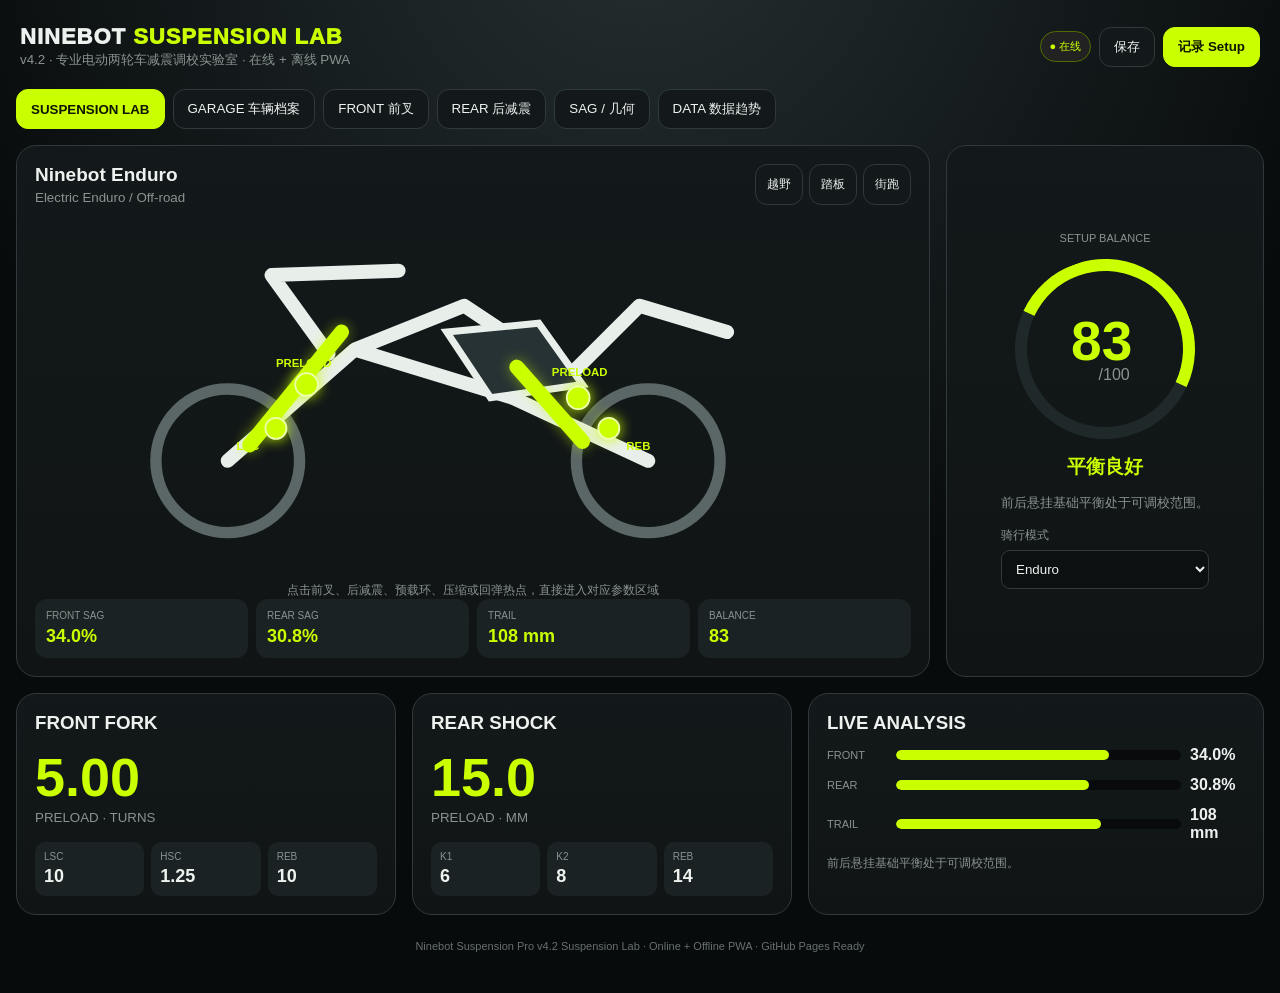
==== commit a7a323ce: "Add files via upload" ====
--- a/index.html
+++ b/index.html
@@ -1,222 +1,167 @@
-<!DOCTYPE html>
+<!doctype html>
 <html lang="zh-CN">
 <head>
-  <meta charset="UTF-8" />
-  <meta name="viewport" content="width=device-width, initial-scale=1, viewport-fit=cover" />
-  <meta name="theme-color" content="#111315" />
-  <title>Ninebot Suspension Pro v4.0</title>
-  <link rel="manifest" href="manifest.json" />
-  <link rel="stylesheet" href="style.css" />
+  <meta charset="utf-8">
+  <meta name="viewport" content="width=device-width,initial-scale=1,viewport-fit=cover">
+  <meta name="theme-color" content="#0b0f10">
+  <meta name="apple-mobile-web-app-capable" content="yes">
+  <meta name="apple-mobile-web-app-status-bar-style" content="black-translucent">
+  <title>Ninebot Suspension Pro v4.2 Suspension Lab</title>
+  <link rel="manifest" href="manifest.json">
+  <link rel="stylesheet" href="style.css">
 </head>
 <body>
-  <div class="app-shell">
-    <header class="topbar">
-      <div>
-        <div class="brand">NINEBOT <span>SUSPENSION PRO</span></div>
-        <div class="subtitle">专业电动两轮车减震调教系统 · v4.0</div>
+<div class="app">
+<header class="top">
+  <div>
+    <div class="brand">NINEBOT <span>SUSPENSION LAB</span></div>
+    <small>v4.2 · 专业电动两轮车减震调校实验室 · 在线 + 离线 PWA</small>
+  </div>
+  <div class="actions">
+    <span id="networkBadge" class="network">检测网络中…</span>
+    <button id="saveBtn">保存</button>
+    <button id="snapshotBtn" class="accent">记录 Setup</button>
+  </div>
+</header>
+
+<nav id="nav">
+  <button class="active" data-page="lab">SUSPENSION LAB</button>
+  <button data-page="garage">GARAGE 车辆档案</button>
+  <button data-page="front">FRONT 前叉</button>
+  <button data-page="rear">REAR 后减震</button>
+  <button data-page="sag">SAG / 几何</button>
+  <button data-page="history">DATA 数据趋势</button>
+</nav>
+
+<section class="page active" id="lab">
+<div class="heroGrid">
+  <article class="vehiclePanel">
+    <div class="panelHead">
+      <div><b id="modelTitle">Ninebot Performance</b><small id="modelSub">Performance Electric Two-Wheeler</small></div>
+      <div class="modelSwitch">
+        <button data-model="trail">越野</button>
+        <button data-model="scooter">踏板</button>
+        <button data-model="street">街跑</button>
       </div>
-      <div class="top-actions">
-        <button class="icon-btn" id="saveBtn">保存</button>
-        <button class="icon-btn" id="exportBtn">导出</button>
-      </div>
-    </header>
+    </div>
 
-    <main>
-      <section class="hero panel">
-        <div>
-          <div class="eyebrow">CURRENT SETUP</div>
-          <h1 id="setupName">我的专业减震设定</h1>
-          <p id="setupMeta">Ninebot / 自定义车型 · Enduro</p>
-        </div>
-        <div class="score-card">
-          <div class="score-label">SETUP BALANCE</div>
-          <div class="score" id="balanceScore">88</div>
-          <div class="score-unit">/ 100</div>
-          <div class="status good" id="balanceStatus">前后平衡良好</div>
-        </div>
-      </section>
+    <div class="scene">
+      <svg id="bikeSvg" viewBox="0 0 1000 430" aria-label="车辆侧视图">
+        <g id="bike"></g>
+        <g id="hotspots"></g>
+      </svg>
+      <div class="tapHint">点击前叉、后减震、预载环、压缩或回弹热点，直接进入对应参数区域</div>
+    </div>
 
-      <nav class="tabs">
-        <button class="tab active" data-tab="dashboard">仪表盘</button>
-        <button class="tab" data-tab="vehicle">车辆档案</button>
-        <button class="tab" data-tab="front">前叉</button>
-        <button class="tab" data-tab="rear">后减震</button>
-        <button class="tab" data-tab="sag">SAG</button>
-        <button class="tab" data-tab="diagnosis">诊断</button>
-        <button class="tab" data-tab="history">记录</button>
-      </nav>
+    <div class="quickStats">
+      <div><span>FRONT SAG</span><b id="qFrontSag">34.0%</b></div>
+      <div><span>REAR SAG</span><b id="qRearSag">30.8%</b></div>
+      <div><span>TRAIL</span><b id="qTrail">108 mm</b></div>
+      <div><span>BALANCE</span><b id="qBalance">88</b></div>
+    </div>
+  </article>
 
-      <section class="tab-page active" id="dashboard">
-        <div class="grid dashboard-grid">
-          <article class="panel suspension-card">
-            <div class="card-title">FRONT FORK <span>前叉</span></div>
-            <div class="metric-grid">
-              <div><span>预载</span><strong id="dashFrontPreload">5.0 Turns</strong></div>
-              <div><span>LSC</span><strong id="dashFrontLSC">10 Click</strong></div>
-              <div><span>HSC</span><strong id="dashFrontHSC">1.25 Turn</strong></div>
-              <div><span>回弹</span><strong id="dashFrontRebound">10 Click</strong></div>
-              <div><span>Rider SAG</span><strong id="dashFrontSag">68 mm</strong></div>
-            </div>
-          </article>
+  <aside class="scorePanel">
+    <span>SETUP BALANCE</span>
+    <div class="ring"><strong id="score">88</strong><em>/100</em></div>
+    <h3 id="scoreStatus">平衡良好</h3>
+    <p id="scoreAdvice">前后悬挂基础平衡处于可调校范围。</p>
+    <label class="selectLabel">骑行模式
+      <select id="rideMode">
+        <option>舒适</option><option>均衡</option><option selected>Enduro</option><option>激进越野</option><option>比赛</option>
+      </select>
+    </label>
+  </aside>
+</div>
 
-          <article class="panel suspension-card">
-            <div class="card-title">REAR SHOCK <span>后减震</span></div>
-            <div class="metric-grid">
-              <div><span>预载</span><strong id="dashRearPreload">15 mm</strong></div>
-              <div><span>K1</span><strong id="dashK1">6</strong></div>
-              <div><span>K2</span><strong id="dashK2">8</strong></div>
-              <div><span>LSC</span><strong id="dashRearLSC">11 Click</strong></div>
-              <div><span>回弹</span><strong id="dashRearRebound">14 Click</strong></div>
-              <div><span>Rider SAG</span><strong id="dashRearSag">80 mm</strong></div>
-            </div>
-          </article>
+<div class="dashboard">
+  <article>
+    <h3>FRONT FORK</h3><div class="big" id="dashFPre">5.0</div><small>PRELOAD · TURNS</small>
+    <div class="miniRow"><span>LSC <b id="dashFLSC">10</b></span><span>HSC <b id="dashFHSC">1.25</b></span><span>REB <b id="dashFREB">10</b></span></div>
+  </article>
+  <article>
+    <h3>REAR SHOCK</h3><div class="big" id="dashRPre">15</div><small>PRELOAD · MM</small>
+    <div class="miniRow"><span>K1 <b id="dashK1">6</b></span><span>K2 <b id="dashK2">8</b></span><span>REB <b id="dashRREB">14</b></span></div>
+  </article>
+  <article class="balanceCard">
+    <h3>LIVE ANALYSIS</h3>
+    <div class="bars">
+      <div><span>FRONT</span><i><b id="barF"></b></i><strong id="liveF">34%</strong></div>
+      <div><span>REAR</span><i><b id="barR"></b></i><strong id="liveR">31%</strong></div>
+      <div><span>TRAIL</span><i><b id="barT"></b></i><strong id="liveT">108</strong></div>
+    </div>
+    <p id="liveAdvice"></p>
+  </article>
+</div>
+</section>
 
-          <article class="panel analysis-card">
-            <div class="card-title">BALANCE ANALYSIS <span>平衡分析</span></div>
-            <div class="balance-bars">
-              <div>
-                <div class="bar-label">FRONT SAG <strong id="frontSagPercent">34%</strong></div>
-                <div class="bar"><i id="frontSagBar"></i></div>
-              </div>
-              <div>
-                <div class="bar-label">REAR SAG <strong id="rearSagPercent">31%</strong></div>
-                <div class="bar"><i id="rearSagBar"></i></div>
-              </div>
-            </div>
-            <p id="balanceAdvice">前部下沉略多，但仍处于推荐平衡范围。</p>
-          </article>
+<section class="page" id="garage">
+<article class="panel">
+<h2>GARAGE · 完整车辆档案</h2>
+<div class="profileGrid">
+<label>车辆名称<input id="vehicleName" value="Ninebot Performance"></label>
+<label>车型<select id="vehicleModel"><option value="trail">Ninebot 越野 / Enduro</option><option value="scooter">Ninebot 踏板电摩</option><option value="street">Ninebot 街跑 / Performance</option></select></label>
+<label>年份<input id="year" type="number" value="2026"></label>
+<label>整车重量 kg<input id="bikeWeight" type="number" value="86"></label>
+<label>骑手体重 kg<input id="riderWeight" type="number" value="75"></label>
+<label>装备重量 kg<input id="gearWeight" type="number" value="5"></label>
+<label>电池重量 kg<input id="batteryWeight" type="number" value="18"></label>
+<label>前轴载荷 %<input id="frontWeight" type="number" value="48"></label>
+<label>后轴载荷 %<input id="rearWeight" type="number" value="52"></label>
+<label>轴距 mm<input id="wheelbase" type="number" value="1380"></label>
+<label>前叉总行程 mm<input id="frontTravel" type="number" value="200"></label>
+<label>后轮行程 mm<input id="rearTravel" type="number" value="260"></label>
+<label>转向头角度 °<input id="headAngle" type="number" step="0.1" value="26.0"></label>
+<label>拖曳距 Trail mm<input id="trail" type="number" step="1" value="108"></label>
+<label>前轮尺寸<input id="frontTire" value="80/100-21"></label>
+<label>后轮尺寸<input id="rearTire" value="110/100-18"></label>
+<label>前轮胎压 bar<input id="frontPressure" type="number" step="0.1" value="1.5"></label>
+<label>后轮胎压 bar<input id="rearPressure" type="number" step="0.1" value="1.6"></label>
+<label>路面<select id="terrain"><option>城市道路</option><option>碎石</option><option selected>Enduro</option><option>林道</option><option>MX</option><option>Supermoto</option></select></label>
+</div>
+<div class="geometryNote">联网时可同步加载在线配置；离线时所有调校、历史记录和车辆档案仍可使用。拖曳距与轮胎尺寸会影响转向稳定性与反馈。</div>
+</article>
+</section>
 
-          <article class="panel recommendation-card">
-            <div class="card-title">SMART RECOMMENDATION <span>智能建议</span></div>
-            <div id="smartRecommendation" class="recommendation">
-              输入车辆症状后，这里会生成优先调整方向。
-            </div>
-          </article>
-        </div>
-      </section>
+<section class="page" id="front"><article class="panel"><h2>FRONT FORK · 前叉实验室（扩展调校范围）</h2><div class="controls" id="frontControls"></div></article></section>
+<section class="page" id="rear"><article class="panel"><h2>REAR SHOCK · 后减震实验室（扩展调校范围）</h2><div class="controls" id="rearControls"></div></article></section>
 
-      <section class="tab-page" id="vehicle">
-        <div class="panel">
-          <div class="card-title">VEHICLE PROFILE <span>车辆档案</span></div>
-          <div class="form-grid">
-            <label>车辆名称<input id="vehicleName" value="Ninebot / 自定义车型"></label>
-            <label>车型类型
-              <select id="vehicleType">
-                <option>电动越野车</option><option>踏板电摩</option><option>高性能电摩</option><option>电动自行车</option><option>自定义改装车型</option>
-              </select>
-            </label>
-            <label>整车重量 kg<input type="number" id="bikeWeight" value="86"></label>
-            <label>骑手体重 kg<input type="number" id="riderWeight" value="75"></label>
-            <label>装备重量 kg<input type="number" id="gearWeight" value="5"></label>
-            <label>电池重量 kg<input type="number" id="batteryWeight" value="18"></label>
-            <label>前轴重量 %<input type="number" id="frontWeight" value="48"></label>
-            <label>后轴重量 %<input type="number" id="rearWeight" value="52"></label>
-            <label>前叉总行程 mm<input type="number" id="frontTravel" value="200"></label>
-            <label>后轮行程 mm<input type="number" id="rearTravel" value="260"></label>
-            <label>骑行模式
-              <select id="rideMode"><option>舒适</option><option>均衡</option><option selected>Enduro</option><option>激进越野</option><option>比赛</option></select>
-            </label>
-            <label>路面类型
-              <select id="terrain"><option>城市道路</option><option>碎石</option><option selected>Enduro</option><option>林道</option><option>MX</option><option>Supermoto</option></select>
-            </label>
-          </div>
-        </div>
-      </section>
+<section class="page" id="sag">
+<div class="sagGrid">
+<article class="panel"><h2>FRONT SAG</h2>
+<label>L0 完全伸展 mm<input id="fl0" type="number" value="220"></label>
+<label>L1 静态 mm<input id="fl1" type="number" value="198"></label>
+<label>L2 骑手 mm<input id="fl2" type="number" value="152"></label>
+<div class="result" id="frontResult"></div>
+</article>
+<article class="panel"><h2>REAR SAG</h2>
+<label>L0 完全伸展 mm<input id="rl0" type="number" value="620"></label>
+<label>L1 静态 mm<input id="rl1" type="number" value="590"></label>
+<label>L2 骑手 mm<input id="rl2" type="number" value="540"></label>
+<div class="result" id="rearResult"></div>
+</article>
+<article class="panel analysis"><h2>GEOMETRY & BALANCE</h2>
+<div class="geometryReadout"><div><span>轴距</span><b id="geoWheelbase"></b></div><div><span>转向角</span><b id="geoAngle"></b></div><div><span>拖曳距</span><b id="geoTrail"></b></div><div><span>轮胎</span><b id="geoTires"></b></div></div>
+<div class="matrix"><div id="matrixDot"></div></div><p id="matrixText"></p>
+</article>
+</div>
+</section>
 
-      <section class="tab-page" id="front">
-        <div class="panel">
-          <div class="card-title">FRONT FORK SETUP <span>前叉调节</span></div>
-          <div class="setup-grid">
-            <div class="control"><label>弹簧刚度 N/mm <output id="frontSpringOut">4.6</output></label><input id="frontSpring" type="range" min="2" max="8" step="0.1" value="4.6"></div>
-            <div class="control"><label>预载 Turns <output id="frontPreloadOut">5.0</output></label><input id="frontPreload" type="range" min="0" max="12" step="0.5" value="5"></div>
-            <div class="control"><label>低速压缩 LSC Click <output id="frontLSCOut">10</output></label><input id="frontLSC" type="range" min="0" max="25" value="10"></div>
-            <div class="control"><label>高速压缩 HSC Turn <output id="frontHSCOut">1.25</output></label><input id="frontHSC" type="range" min="0" max="3" step="0.05" value="1.25"></div>
-            <div class="control"><label>低速回弹 LSR Click <output id="frontReboundOut">10</output></label><input id="frontRebound" type="range" min="0" max="25" value="10"></div>
-            <div class="control"><label>高速回弹 HSR Turn <output id="frontHSROut">1.00</output></label><input id="frontHSR" type="range" min="0" max="3" step="0.05" value="1"></div>
-          </div>
-        </div>
-      </section>
+<section class="page" id="history">
+<article class="panel">
+<div class="historyHead"><div><h2>DATA LAB · 调校记录趋势</h2><p>每次记录 Setup 后，曲线会保存到本机，联网与离线均可查看。</p></div><button id="clearBtn">清空记录</button></div>
+<div class="charts">
+<article><h3>前叉 / 后减震预载趋势</h3><canvas id="preloadChart"></canvas></article>
+<article><h3>SAG 百分比趋势</h3><canvas id="sagChart"></canvas></article>
+<article><h3>压缩阻尼趋势</h3><canvas id="compressionChart"></canvas></article>
+<article><h3>平衡评分趋势</h3><canvas id="scoreChart"></canvas></article>
+</div>
+<div id="historyList" class="historyList"></div>
+</article>
+</section>
 
-      <section class="tab-page" id="rear">
-        <div class="panel">
-          <div class="card-title">REAR SHOCK SETUP <span>后减震调节</span></div>
-          <div class="setup-grid">
-            <div class="control"><label>弹簧刚度 N/mm <output id="rearSpringOut">75</output></label><input id="rearSpring" type="range" min="40" max="120" step="1" value="75"></div>
-            <div class="control"><label>预载 mm <output id="rearPreloadOut">15</output></label><input id="rearPreload" type="range" min="0" max="30" step="1" value="15"></div>
-            <div class="control"><label>K1 初段特性 <output id="k1Out">6</output></label><input id="k1" type="range" min="0" max="10" step="1" value="6"></div>
-            <div class="control"><label>K2 中后段特性 <output id="k2Out">8</output></label><input id="k2" type="range" min="0" max="10" step="1" value="8"></div>
-            <div class="control"><label>低速压缩 LSC Click <output id="rearLSCOut">11</output></label><input id="rearLSC" type="range" min="0" max="25" value="11"></div>
-            <div class="control"><label>高速压缩 HSC Turn <output id="rearHSCOut">1.50</output></label><input id="rearHSC" type="range" min="0" max="3" step="0.05" value="1.5"></div>
-            <div class="control"><label>回弹 Rebound Click <output id="rearReboundOut">14</output></label><input id="rearRebound" type="range" min="0" max="30" value="14"></div>
-            <div class="control"><label>高速回弹 HSR Turn <output id="rearHSROut">1.00</output></label><input id="rearHSR" type="range" min="0" max="3" step="0.05" value="1"></div>
-          </div>
-        </div>
-      </section>
-
-      <section class="tab-page" id="sag">
-        <div class="grid two-col">
-          <article class="panel">
-            <div class="card-title">FRONT SAG <span>前叉 SAG</span></div>
-            <div class="form-grid compact">
-              <label>完全伸展 L0 mm<input id="frontL0" type="number" value="220"></label>
-              <label>车辆静态 L1 mm<input id="frontL1" type="number" value="198"></label>
-              <label>骑手上车 L2 mm<input id="frontL2" type="number" value="152"></label>
-            </div>
-            <div class="sag-result">
-              <div><span>Free SAG</span><strong id="frontFreeSag">22 mm</strong></div>
-              <div><span>Rider SAG</span><strong id="frontRiderSag">68 mm</strong></div>
-              <div><span>SAG Ratio</span><strong id="frontRatio">34%</strong></div>
-            </div>
-          </article>
-          <article class="panel">
-            <div class="card-title">REAR SAG <span>后悬挂 SAG</span></div>
-            <div class="form-grid compact">
-              <label>完全伸展 L0 mm<input id="rearL0" type="number" value="620"></label>
-              <label>车辆静态 L1 mm<input id="rearL1" type="number" value="590"></label>
-              <label>骑手上车 L2 mm<input id="rearL2" type="number" value="540"></label>
-            </div>
-            <div class="sag-result">
-              <div><span>Free SAG</span><strong id="rearFreeSag">30 mm</strong></div>
-              <div><span>Rider SAG</span><strong id="rearRiderSag">80 mm</strong></div>
-              <div><span>SAG Ratio</span><strong id="rearRatio">31%</strong></div>
-            </div>
-          </article>
-        </div>
-      </section>
-
-      <section class="tab-page" id="diagnosis">
-        <div class="panel">
-          <div class="card-title">SUSPENSION DIAGNOSIS <span>症状诊断</span></div>
-          <div class="symptom-grid" id="symptomGrid">
-            <label><input type="checkbox" value="frontBottom"> 前叉容易到底</label>
-            <label><input type="checkbox" value="brakeDive"> 刹车点头严重</label>
-            <label><input type="checkbox" value="frontHard"> 前叉小颠簸太硬</label>
-            <label><input type="checkbox" value="frontGrip"> 前轮抓地不足</label>
-            <label><input type="checkbox" value="rearSquat"> 加速后部下沉</label>
-            <label><input type="checkbox" value="rearBottom"> 后减震容易到底</label>
-            <label><input type="checkbox" value="rearKick"> 后轮弹跳</label>
-            <label><input type="checkbox" value="rearGrip"> 后轮抓地不足</label>
-            <label><input type="checkbox" value="push"> 转弯推头</label>
-            <label><input type="checkbox" value="unstable"> 高速不稳定</label>
-          </div>
-          <button class="primary-btn" id="diagnoseBtn">生成专业调教建议</button>
-          <div class="diagnosis-result" id="diagnosisResult">请选择一个或多个症状。</div>
-        </div>
-      </section>
-
-      <section class="tab-page" id="history">
-        <div class="panel">
-          <div class="card-title">SETUP HISTORY <span>调教记录</span></div>
-          <div class="history-actions"><button class="primary-btn" id="snapshotBtn">保存当前 Setup</button><button class="danger-btn" id="clearHistoryBtn">清空记录</button></div>
-          <div id="historyList" class="history-list"></div>
-        </div>
-      </section>
-    </main>
-
-    <footer>
-      Ninebot Suspension Pro v4.0 · 数据保存在本设备浏览器中 · 专业调教辅助工具
-    </footer>
-  </div>
-  <script src="app.js"></script>
+<footer>Ninebot Suspension Pro v4.2 Suspension Lab · Online + Offline PWA · GitHub Pages Ready</footer>
+</div>
+<script src="app.js"></script>
 </body>
 </html>
--- a/style.css
+++ b/style.css
@@ -1,10 +1 @@
-:root{
-  --bg:#0b0d0e;--panel:#15191b;--panel2:#1b2023;--line:#2b3235;--text:#eef2f1;
-  --muted:#8f9997;--accent:#c8ff00;--danger:#ff5d5d;--radius:18px;
-}
-*{box-sizing:border-box} body{margin:0;background:radial-gradient(circle at top,#1b2021 0,#0b0d0e 48%);color:var(--text);font-family:-apple-system,BlinkMacSystemFont,"Segoe UI","PingFang SC","Microsoft YaHei",sans-serif}
-.app-shell{max-width:1500px;margin:auto;padding:18px}.topbar{display:flex;justify-content:space-between;align-items:center;padding:8px 4px 24px}.brand{font-size:22px;font-weight:900;letter-spacing:1px}.brand span{color:var(--accent)}.subtitle,.eyebrow{color:var(--muted);font-size:12px;margin-top:4px;letter-spacing:.8px}.top-actions{display:flex;gap:8px}
-button{font:inherit;cursor:pointer}.icon-btn,.tab,.danger-btn{border:1px solid var(--line);background:var(--panel);color:var(--text);border-radius:12px;padding:10px 14px}.panel{background:linear-gradient(180deg,var(--panel),#111416);border:1px solid var(--line);border-radius:var(--radius);padding:20px;box-shadow:0 15px 45px #0005}.hero{display:flex;justify-content:space-between;align-items:center;gap:20px}.hero h1{margin:6px 0;font-size:28px}.hero p{color:var(--muted);margin:0}.score-card{text-align:right}.score{font-size:48px;font-weight:900;color:var(--accent);line-height:1}.score-label,.score-unit{font-size:11px;color:var(--muted)}.status{margin-top:8px;font-size:13px}.good{color:var(--accent)}
-.tabs{display:flex;gap:8px;overflow:auto;padding:18px 0}.tab{white-space:nowrap}.tab.active{background:var(--accent);color:#101300;border-color:var(--accent);font-weight:800}.tab-page{display:none}.tab-page.active{display:block}.grid{display:grid;gap:16px}.dashboard-grid{grid-template-columns:repeat(2,minmax(0,1fr))}.two-col{grid-template-columns:repeat(2,minmax(0,1fr))}.card-title{font-weight:900;letter-spacing:.7px;font-size:14px;margin-bottom:18px}.card-title span{color:var(--muted);font-weight:500;margin-left:6px}.metric-grid{display:grid;grid-template-columns:repeat(2,1fr);gap:10px}.metric-grid div,.sag-result div{background:var(--panel2);padding:13px;border-radius:12px}.metric-grid span,.sag-result span{display:block;color:var(--muted);font-size:11px;margin-bottom:6px}.metric-grid strong,.sag-result strong{font-size:18px}.balance-bars{display:grid;gap:16px}.bar-label{display:flex;justify-content:space-between;font-size:13px;margin-bottom:7px}.bar{height:10px;background:#090b0c;border-radius:99px;overflow:hidden}.bar i{display:block;height:100%;width:30%;background:var(--accent);border-radius:99px}.analysis-card p{color:var(--muted);line-height:1.7}.recommendation{line-height:1.8;color:#d9dfdc}
-.form-grid{display:grid;grid-template-columns:repeat(3,minmax(0,1fr));gap:14px}.form-grid.compact{grid-template-columns:1fr}.form-grid label,.control label{display:grid;gap:8px;color:var(--muted);font-size:12px}input,select{width:100%;border:1px solid var(--line);background:#0e1112;color:var(--text);padding:12px;border-radius:10px;outline:none}input:focus,select:focus{border-color:var(--accent)}.setup-grid{display:grid;grid-template-columns:repeat(2,minmax(0,1fr));gap:18px}.control{background:var(--panel2);padding:15px;border-radius:14px}.control label{grid-template-columns:1fr auto}.control output{color:var(--accent);font-weight:800}input[type=range]{padding:0;accent-color:var(--accent)}.sag-result{display:grid;grid-template-columns:repeat(3,1fr);gap:10px;margin-top:16px}.symptom-grid{display:grid;grid-template-columns:repeat(2,1fr);gap:10px;margin-bottom:20px}.symptom-grid label{background:var(--panel2);padding:12px;border-radius:10px}.symptom-grid input{width:auto;margin-right:8px}.primary-btn{background:var(--accent);color:#111500;border:0;border-radius:12px;padding:12px 18px;font-weight:900}.diagnosis-result{margin-top:18px;padding:18px;background:#101415;border-radius:14px;line-height:1.8;white-space:pre-line}.history-actions{display:flex;gap:10px;margin-bottom:18px}.danger-btn{color:var(--danger)}.history-list{display:grid;gap:10px}.history-item{background:var(--panel2);padding:15px;border-radius:12px}.history-item strong{color:var(--accent)}footer{text-align:center;color:#68706f;font-size:11px;padding:30px 0 10px}
-@media(max-width:800px){.app-shell{padding:12px}.topbar{align-items:flex-start}.hero{align-items:flex-start}.score-card{display:none}.dashboard-grid,.two-col,.form-grid,.setup-grid{grid-template-columns:1fr}.symptom-grid{grid-template-columns:1fr}.metric-grid{grid-template-columns:repeat(2,1fr)}.sag-result{grid-template-columns:1fr}.hero h1{font-size:22px}.top-actions .icon-btn{padding:9px}.subtitle{max-width:220px}.panel{padding:16px}}+:root{--bg:#080b0c;--p:#13191a;--p2:#1a2223;--line:#30393b;--txt:#edf2ef;--mut:#899391;--a:#caff00}*{box-sizing:border-box}body{margin:0;background:radial-gradient(circle at 50% -10%,#253031,#080b0c 58%);color:var(--txt);font-family:-apple-system,BlinkMacSystemFont,"PingFang SC","Microsoft YaHei",sans-serif}.app{max-width:1420px;margin:auto;padding:16px}.top{display:flex;justify-content:space-between;align-items:center;padding:8px 4px 20px}.brand{font-weight:950;font-size:22px;letter-spacing:1px}.brand span{color:var(--a)}small{color:var(--mut)}button{cursor:pointer;border:1px solid var(--line);background:var(--p);color:var(--txt);border-radius:12px;padding:10px 14px}.accent{background:var(--a);color:#101500;border-color:var(--a);font-weight:900}.actions{display:flex;gap:8px;align-items:center}.network{font-size:11px;padding:7px 9px;border-radius:20px;background:#222;color:var(--mut);border:1px solid var(--line)}.network.online{color:var(--a);border-color:#526c00}.network.offline{color:#ffcc66;border-color:#5f4b20}nav{display:flex;gap:8px;overflow:auto;padding-bottom:16px}nav button{white-space:nowrap}nav button.active{background:var(--a);color:#101500;border-color:var(--a);font-weight:900}.page{display:none}.page.active{display:block}.heroGrid{display:grid;grid-template-columns:2.3fr .8fr;gap:16px}.vehiclePanel,.scorePanel,.panel,.dashboard article,.charts article{background:linear-gradient(180deg,var(--p),#101415);border:1px solid var(--line);border-radius:20px;padding:18px}.panelHead{display:flex;justify-content:space-between;gap:12px}.panelHead b{font-size:19px}.panelHead small{display:block;margin-top:4px}.modelSwitch{display:flex;gap:6px}.modelSwitch button{padding:8px 11px;font-size:12px}.scene{min-height:360px;position:relative;display:grid;place-items:center}.scene svg{width:100%;max-height:390px}.tapHint{text-align:center;color:var(--mut);font-size:12px}.wheel{fill:none;stroke:#5b6666;stroke-width:13}.frame,.body{fill:none;stroke:#e8efeb;stroke-width:16;stroke-linecap:round;stroke-linejoin:round}.battery{fill:#273234;stroke:#e8efeb;stroke-width:8}.hot{stroke:var(--a);stroke-width:17;stroke-linecap:round;cursor:pointer;filter:drop-shadow(0 0 7px #caff0075);animation:pulse 2s infinite}.hot:hover{stroke-width:25}.hotCircle{fill:#caff00;stroke:#efffb0;stroke-width:2;cursor:pointer;filter:drop-shadow(0 0 8px #caff00)}.hotspotLabel{fill:var(--a);font-size:13px;font-weight:bold;pointer-events:none}.quickStats{display:grid;grid-template-columns:repeat(4,1fr);gap:8px}.quickStats div{background:var(--p2);border-radius:12px;padding:11px}.quickStats span{display:block;color:var(--mut);font-size:10px}.quickStats b{display:block;color:var(--a);font-size:18px;margin-top:5px}.scorePanel{text-align:center;display:grid;place-content:center}.scorePanel>span{color:var(--mut);font-size:11px}.ring{width:180px;height:180px;border-radius:50%;margin:15px auto;border:12px solid #20292a;border-top-color:var(--a);border-right-color:var(--a);display:grid;place-content:center;transform:rotate(-20deg)}.ring>*{transform:rotate(20deg)}.ring strong{font-size:55px;color:var(--a);line-height:1}.ring em{font-style:normal;color:var(--mut)}.scorePanel h3{color:var(--a);margin:0}.scorePanel p{color:var(--mut);font-size:13px;line-height:1.6}.selectLabel{display:grid;gap:6px;color:var(--mut);font-size:12px;text-align:left}.selectLabel select,input{background:#0c1011;color:var(--txt);border:1px solid var(--line);border-radius:9px;padding:10px;width:100%}.dashboard{display:grid;grid-template-columns:1fr 1fr 1.2fr;gap:16px;margin-top:16px}.dashboard h3{margin:0 0 12px}.big{font-size:54px;color:var(--a);font-weight:900}.miniRow{display:flex;gap:7px;margin-top:16px}.miniRow span{flex:1;background:var(--p2);padding:9px;border-radius:10px;font-size:10px;color:var(--mut)}.miniRow b{display:block;color:var(--txt);font-size:18px;margin-top:4px}.bars{display:grid;gap:12px}.bars div{display:grid;grid-template-columns:60px 1fr 55px;align-items:center;gap:9px}.bars span{color:var(--mut);font-size:11px}.bars i{height:10px;background:#080a0b;border-radius:20px;overflow:hidden}.bars b{display:block;height:100%;background:var(--a);border-radius:20px;transition:width .45s}.balanceCard p{color:var(--mut);font-size:12px;line-height:1.6}.profileGrid{display:grid;grid-template-columns:repeat(3,1fr);gap:14px}.profileGrid label,.sagGrid label{display:grid;gap:6px;color:var(--mut);font-size:12px}.geometryNote{margin-top:16px;color:var(--mut);font-size:12px;line-height:1.7;padding:12px;background:var(--p2);border-radius:10px}.controls{display:grid;grid-template-columns:1fr 1fr;gap:14px}.control{background:var(--p2);padding:14px;border-radius:14px}.control label{display:flex;justify-content:space-between;color:var(--mut);font-size:12px}.control output{color:var(--a);font-weight:900}.control input{padding:0;margin-top:14px;accent-color:var(--a)}.sagGrid{display:grid;grid-template-columns:1fr 1fr 1fr;gap:16px}.sagGrid .panel label{margin:10px 0}.result{margin-top:14px;background:var(--p2);padding:14px;border-radius:12px;color:var(--a);white-space:pre-line;line-height:1.7}.geometryReadout{display:grid;grid-template-columns:1fr 1fr;gap:8px}.geometryReadout div{background:var(--p2);padding:10px;border-radius:10px}.geometryReadout span{display:block;color:var(--mut);font-size:10px}.geometryReadout b{display:block;color:var(--a);margin-top:4px;font-size:15px}.matrix{height:180px;background:linear-gradient(90deg,#202928,#141919);margin-top:14px;border-radius:14px;position:relative;border:1px solid var(--line)}.matrix:before,.matrix:after{content:"";position:absolute;background:var(--line)}.matrix:before{width:1px;height:100%;left:50%}.matrix:after{height:1px;width:100%;top:50%}.matrix div{position:absolute;width:16px;height:16px;border-radius:50%;background:var(--a);box-shadow:0 0 15px var(--a);transition:.35s}.historyHead{display:flex;justify-content:space-between;gap:12px;align-items:start}.historyHead h2{margin:0}.historyHead p{color:var(--mut);font-size:12px}.charts{display:grid;grid-template-columns:1fr 1fr;gap:16px}.charts article{padding:14px}.charts h3{margin:0 0 12px;font-size:13px}.charts canvas{width:100%;height:220px;background:#0b0f10;border-radius:12px}.historyList{display:grid;gap:8px;margin-top:16px}.historyItem{background:var(--p2);padding:12px;border-radius:10px;font-size:12px;color:var(--mut)}.historyItem b{color:var(--a)}footer{text-align:center;color:#66706e;font-size:11px;padding:25px}@keyframes pulse{50%{opacity:.55}}@media(max-width:900px){.heroGrid,.dashboard,.sagGrid{grid-template-columns:1fr}.scorePanel{display:none}.profileGrid,.controls,.charts{grid-template-columns:1fr}.quickStats{grid-template-columns:1fr 1fr}.scene{min-height:260px}.frame,.body{stroke-width:12}.hot{stroke-width:13}.actions .network{display:none}}
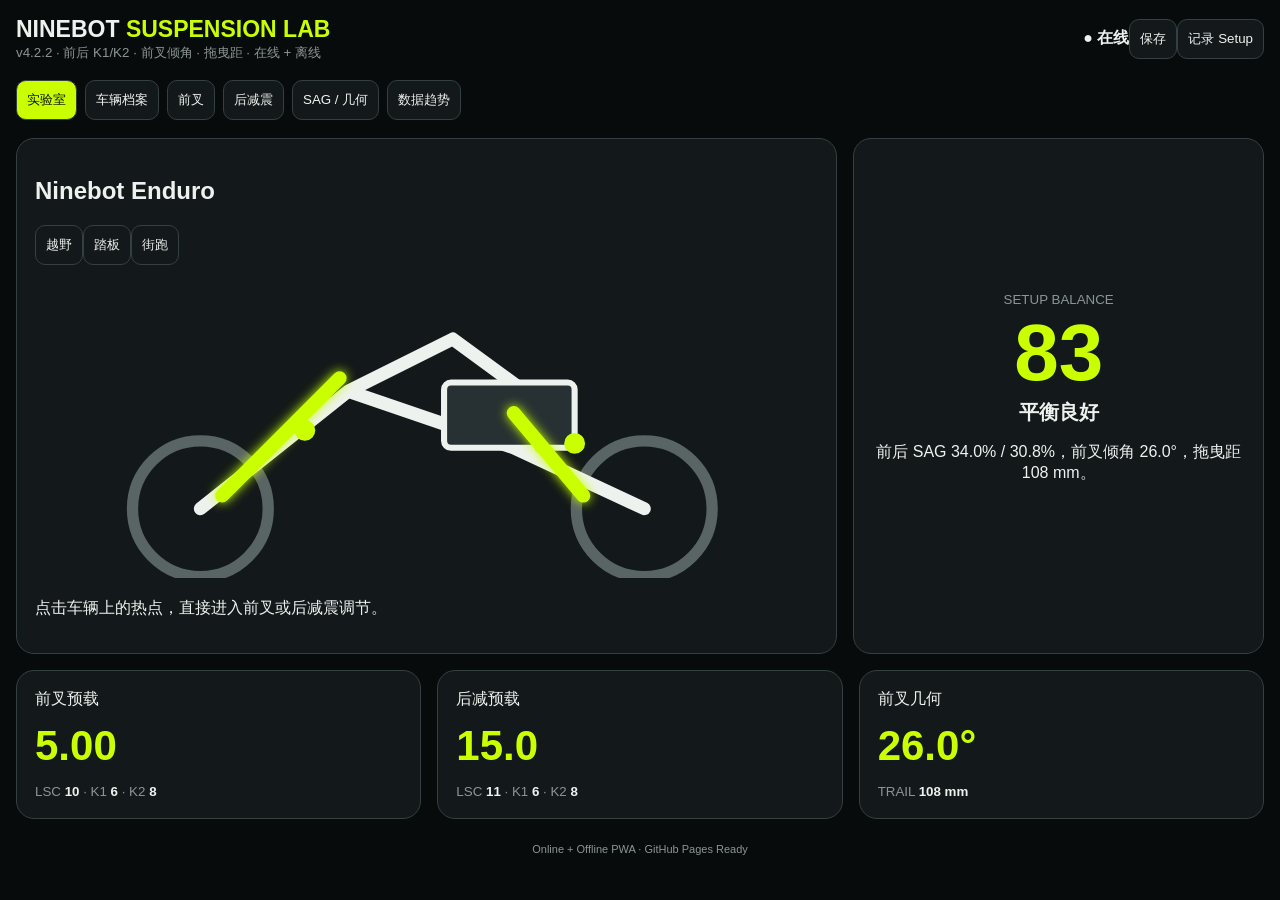
==== commit 6fc59adb: "Add files via upload" ====
--- a/index.html
+++ b/index.html
@@ -1,167 +1,20 @@
-<!doctype html>
-<html lang="zh-CN">
-<head>
-  <meta charset="utf-8">
-  <meta name="viewport" content="width=device-width,initial-scale=1,viewport-fit=cover">
-  <meta name="theme-color" content="#0b0f10">
-  <meta name="apple-mobile-web-app-capable" content="yes">
-  <meta name="apple-mobile-web-app-status-bar-style" content="black-translucent">
-  <title>Ninebot Suspension Pro v4.2 Suspension Lab</title>
-  <link rel="manifest" href="manifest.json">
-  <link rel="stylesheet" href="style.css">
-</head>
-<body>
-<div class="app">
-<header class="top">
-  <div>
-    <div class="brand">NINEBOT <span>SUSPENSION LAB</span></div>
-    <small>v4.2 · 专业电动两轮车减震调校实验室 · 在线 + 离线 PWA</small>
-  </div>
-  <div class="actions">
-    <span id="networkBadge" class="network">检测网络中…</span>
-    <button id="saveBtn">保存</button>
-    <button id="snapshotBtn" class="accent">记录 Setup</button>
-  </div>
-</header>
+<!doctype html><html lang="zh-CN"><head><meta charset="utf-8"><meta name="viewport" content="width=device-width,initial-scale=1,viewport-fit=cover"><meta name="theme-color" content="#0b0f10"><title>Ninebot Suspension Pro v4.2.2</title><link rel="manifest" href="manifest.json"><link rel="stylesheet" href="style.css"></head><body>
+<div class="app"><header><div><h1>NINEBOT <span>SUSPENSION LAB</span></h1><small>v4.2.2 · 前后 K1/K2 · 前叉倾角 · 拖曳距 · 在线 + 离线</small></div><div><b id="net">● 在线</b><button id="save">保存</button><button id="record">记录 Setup</button></div></header>
+<nav><button data-p="lab" class="active">实验室</button><button data-p="garage">车辆档案</button><button data-p="front">前叉</button><button data-p="rear">后减震</button><button data-p="geometry">SAG / 几何</button><button data-p="history">数据趋势</button></nav>
 
-<nav id="nav">
-  <button class="active" data-page="lab">SUSPENSION LAB</button>
-  <button data-page="garage">GARAGE 车辆档案</button>
-  <button data-page="front">FRONT 前叉</button>
-  <button data-page="rear">REAR 后减震</button>
-  <button data-page="sag">SAG / 几何</button>
-  <button data-page="history">DATA 数据趋势</button>
-</nav>
+<section id="lab" class="page active"><div class="grid">
+<article><h2 id="title">Ninebot Enduro</h2><div class="switch"><button data-model="trail">越野</button><button data-model="scooter">踏板</button><button data-model="street">街跑</button></div>
+<svg viewBox="0 0 900 360"><g id="bike"></g><g id="hot"></g></svg><p>点击车辆上的热点，直接进入前叉或后减震调节。</p></article>
+<article class="score"><small>SETUP BALANCE</small><strong id="score">88</strong><b id="status">平衡良好</b><p id="advice"></p></article></div>
+<div class="dash"><article>前叉预载<strong id="dfpre">5.0</strong><small>LSC <b id="dflsc">10</b> · K1 <b id="dfk1">6</b> · K2 <b id="dfk2">8</b></small></article><article>后减预载<strong id="drpre">15</strong><small>LSC <b id="drlsc">11</b> · K1 <b id="dk1">6</b> · K2 <b id="dk2">8</b></small></article><article>前叉几何<strong id="dangle">26.0°</strong><small>TRAIL <b id="dtrail">108 mm</b></small></article></div></section>
 
-<section class="page active" id="lab">
-<div class="heroGrid">
-  <article class="vehiclePanel">
-    <div class="panelHead">
-      <div><b id="modelTitle">Ninebot Performance</b><small id="modelSub">Performance Electric Two-Wheeler</small></div>
-      <div class="modelSwitch">
-        <button data-model="trail">越野</button>
-        <button data-model="scooter">踏板</button>
-        <button data-model="street">街跑</button>
-      </div>
-    </div>
+<section id="garage" class="page"><article><h2>完整车辆档案</h2><div class="fields">
+<label>车辆名称<input id="name" value="Ninebot Enduro"></label><label>车型<select id="model"><option value="trail">越野 Enduro</option><option value="scooter">踏板电摩</option><option value="street">街跑 Performance</option></select></label><label>整车重量 kg<input id="bikeWeight" type="number" value="86"></label><label>骑手重量 kg<input id="riderWeight" type="number" value="75"></label><label>前叉行程 mm<input id="frontTravel" type="number" value="200"></label><label>后轮行程 mm<input id="rearTravel" type="number" value="260"></label><label>轴距 mm<input id="wheelbase" type="number" value="1380"></label><label>前叉倾角 °<input id="headAngle" type="number" step=".1" value="26"></label><label>前叉拖曳距 Trail mm<input id="trail" type="number" value="108"></label><label>前轮尺寸<input id="frontTire" value="80/100-21"></label><label>后轮尺寸<input id="rearTire" value="110/100-18"></label><label>前胎压 bar<input id="frontPressure" type="number" step=".1" value="1.5"></label><label>后胎压 bar<input id="rearPressure" type="number" step=".1" value="1.6"></label></div></article></section>
 
-    <div class="scene">
-      <svg id="bikeSvg" viewBox="0 0 1000 430" aria-label="车辆侧视图">
-        <g id="bike"></g>
-        <g id="hotspots"></g>
-      </svg>
-      <div class="tapHint">点击前叉、后减震、预载环、压缩或回弹热点，直接进入对应参数区域</div>
-    </div>
+<section id="front" class="page"><article><h2>FRONT FORK · 前叉专业调校</h2><div id="frontControls" class="controls"></div></article></section>
+<section id="rear" class="page"><article><h2>REAR SHOCK · 后减震专业调校</h2><div id="rearControls" class="controls"></div></article></section>
 
-    <div class="quickStats">
-      <div><span>FRONT SAG</span><b id="qFrontSag">34.0%</b></div>
-      <div><span>REAR SAG</span><b id="qRearSag">30.8%</b></div>
-      <div><span>TRAIL</span><b id="qTrail">108 mm</b></div>
-      <div><span>BALANCE</span><b id="qBalance">88</b></div>
-    </div>
-  </article>
+<section id="geometry" class="page"><div class="grid3"><article><h2>前叉 SAG</h2><label>L0<input id="fl0" type="number" value="220"></label><label>L1<input id="fl1" type="number" value="198"></label><label>L2<input id="fl2" type="number" value="152"></label><pre id="fresult"></pre></article><article><h2>后减 SAG</h2><label>L0<input id="rl0" type="number" value="620"></label><label>L1<input id="rl1" type="number" value="590"></label><label>L2<input id="rl2" type="number" value="540"></label><pre id="rresult"></pre></article><article><h2>前叉几何分析</h2><div class="geo"><span>前叉倾角 <b id="ga"></b></span><span>拖曳距 <b id="gt"></b></span><span>轴距 <b id="gw"></b></span><span>轮胎 <b id="gtires"></b></span></div><p id="geoText"></p></article></div></section>
 
-  <aside class="scorePanel">
-    <span>SETUP BALANCE</span>
-    <div class="ring"><strong id="score">88</strong><em>/100</em></div>
-    <h3 id="scoreStatus">平衡良好</h3>
-    <p id="scoreAdvice">前后悬挂基础平衡处于可调校范围。</p>
-    <label class="selectLabel">骑行模式
-      <select id="rideMode">
-        <option>舒适</option><option>均衡</option><option selected>Enduro</option><option>激进越野</option><option>比赛</option>
-      </select>
-    </label>
-  </aside>
-</div>
-
-<div class="dashboard">
-  <article>
-    <h3>FRONT FORK</h3><div class="big" id="dashFPre">5.0</div><small>PRELOAD · TURNS</small>
-    <div class="miniRow"><span>LSC <b id="dashFLSC">10</b></span><span>HSC <b id="dashFHSC">1.25</b></span><span>REB <b id="dashFREB">10</b></span></div>
-  </article>
-  <article>
-    <h3>REAR SHOCK</h3><div class="big" id="dashRPre">15</div><small>PRELOAD · MM</small>
-    <div class="miniRow"><span>K1 <b id="dashK1">6</b></span><span>K2 <b id="dashK2">8</b></span><span>REB <b id="dashRREB">14</b></span></div>
-  </article>
-  <article class="balanceCard">
-    <h3>LIVE ANALYSIS</h3>
-    <div class="bars">
-      <div><span>FRONT</span><i><b id="barF"></b></i><strong id="liveF">34%</strong></div>
-      <div><span>REAR</span><i><b id="barR"></b></i><strong id="liveR">31%</strong></div>
-      <div><span>TRAIL</span><i><b id="barT"></b></i><strong id="liveT">108</strong></div>
-    </div>
-    <p id="liveAdvice"></p>
-  </article>
-</div>
-</section>
-
-<section class="page" id="garage">
-<article class="panel">
-<h2>GARAGE · 完整车辆档案</h2>
-<div class="profileGrid">
-<label>车辆名称<input id="vehicleName" value="Ninebot Performance"></label>
-<label>车型<select id="vehicleModel"><option value="trail">Ninebot 越野 / Enduro</option><option value="scooter">Ninebot 踏板电摩</option><option value="street">Ninebot 街跑 / Performance</option></select></label>
-<label>年份<input id="year" type="number" value="2026"></label>
-<label>整车重量 kg<input id="bikeWeight" type="number" value="86"></label>
-<label>骑手体重 kg<input id="riderWeight" type="number" value="75"></label>
-<label>装备重量 kg<input id="gearWeight" type="number" value="5"></label>
-<label>电池重量 kg<input id="batteryWeight" type="number" value="18"></label>
-<label>前轴载荷 %<input id="frontWeight" type="number" value="48"></label>
-<label>后轴载荷 %<input id="rearWeight" type="number" value="52"></label>
-<label>轴距 mm<input id="wheelbase" type="number" value="1380"></label>
-<label>前叉总行程 mm<input id="frontTravel" type="number" value="200"></label>
-<label>后轮行程 mm<input id="rearTravel" type="number" value="260"></label>
-<label>转向头角度 °<input id="headAngle" type="number" step="0.1" value="26.0"></label>
-<label>拖曳距 Trail mm<input id="trail" type="number" step="1" value="108"></label>
-<label>前轮尺寸<input id="frontTire" value="80/100-21"></label>
-<label>后轮尺寸<input id="rearTire" value="110/100-18"></label>
-<label>前轮胎压 bar<input id="frontPressure" type="number" step="0.1" value="1.5"></label>
-<label>后轮胎压 bar<input id="rearPressure" type="number" step="0.1" value="1.6"></label>
-<label>路面<select id="terrain"><option>城市道路</option><option>碎石</option><option selected>Enduro</option><option>林道</option><option>MX</option><option>Supermoto</option></select></label>
-</div>
-<div class="geometryNote">联网时可同步加载在线配置；离线时所有调校、历史记录和车辆档案仍可使用。拖曳距与轮胎尺寸会影响转向稳定性与反馈。</div>
-</article>
-</section>
-
-<section class="page" id="front"><article class="panel"><h2>FRONT FORK · 前叉实验室（扩展调校范围）</h2><div class="controls" id="frontControls"></div></article></section>
-<section class="page" id="rear"><article class="panel"><h2>REAR SHOCK · 后减震实验室（扩展调校范围）</h2><div class="controls" id="rearControls"></div></article></section>
-
-<section class="page" id="sag">
-<div class="sagGrid">
-<article class="panel"><h2>FRONT SAG</h2>
-<label>L0 完全伸展 mm<input id="fl0" type="number" value="220"></label>
-<label>L1 静态 mm<input id="fl1" type="number" value="198"></label>
-<label>L2 骑手 mm<input id="fl2" type="number" value="152"></label>
-<div class="result" id="frontResult"></div>
-</article>
-<article class="panel"><h2>REAR SAG</h2>
-<label>L0 完全伸展 mm<input id="rl0" type="number" value="620"></label>
-<label>L1 静态 mm<input id="rl1" type="number" value="590"></label>
-<label>L2 骑手 mm<input id="rl2" type="number" value="540"></label>
-<div class="result" id="rearResult"></div>
-</article>
-<article class="panel analysis"><h2>GEOMETRY & BALANCE</h2>
-<div class="geometryReadout"><div><span>轴距</span><b id="geoWheelbase"></b></div><div><span>转向角</span><b id="geoAngle"></b></div><div><span>拖曳距</span><b id="geoTrail"></b></div><div><span>轮胎</span><b id="geoTires"></b></div></div>
-<div class="matrix"><div id="matrixDot"></div></div><p id="matrixText"></p>
-</article>
-</div>
-</section>
-
-<section class="page" id="history">
-<article class="panel">
-<div class="historyHead"><div><h2>DATA LAB · 调校记录趋势</h2><p>每次记录 Setup 后，曲线会保存到本机，联网与离线均可查看。</p></div><button id="clearBtn">清空记录</button></div>
-<div class="charts">
-<article><h3>前叉 / 后减震预载趋势</h3><canvas id="preloadChart"></canvas></article>
-<article><h3>SAG 百分比趋势</h3><canvas id="sagChart"></canvas></article>
-<article><h3>压缩阻尼趋势</h3><canvas id="compressionChart"></canvas></article>
-<article><h3>平衡评分趋势</h3><canvas id="scoreChart"></canvas></article>
-</div>
-<div id="historyList" class="historyList"></div>
-</article>
-</section>
-
-<footer>Ninebot Suspension Pro v4.2 Suspension Lab · Online + Offline PWA · GitHub Pages Ready</footer>
-</div>
-<script src="app.js"></script>
-</body>
-</html>+<section id="history" class="page"><article><h2>DATA LAB · 调校记录曲线</h2><button id="clear">清空记录</button><div class="charts"><canvas id="chart1"></canvas><canvas id="chart2"></canvas><canvas id="chart3"></canvas></div><div id="list"></div></article></section>
+<footer>Online + Offline PWA · GitHub Pages Ready</footer></div><script src="app.js"></script></body></html>
--- a/style.css
+++ b/style.css
@@ -1 +1 @@
-:root{--bg:#080b0c;--p:#13191a;--p2:#1a2223;--line:#30393b;--txt:#edf2ef;--mut:#899391;--a:#caff00}*{box-sizing:border-box}body{margin:0;background:radial-gradient(circle at 50% -10%,#253031,#080b0c 58%);color:var(--txt);font-family:-apple-system,BlinkMacSystemFont,"PingFang SC","Microsoft YaHei",sans-serif}.app{max-width:1420px;margin:auto;padding:16px}.top{display:flex;justify-content:space-between;align-items:center;padding:8px 4px 20px}.brand{font-weight:950;font-size:22px;letter-spacing:1px}.brand span{color:var(--a)}small{color:var(--mut)}button{cursor:pointer;border:1px solid var(--line);background:var(--p);color:var(--txt);border-radius:12px;padding:10px 14px}.accent{background:var(--a);color:#101500;border-color:var(--a);font-weight:900}.actions{display:flex;gap:8px;align-items:center}.network{font-size:11px;padding:7px 9px;border-radius:20px;background:#222;color:var(--mut);border:1px solid var(--line)}.network.online{color:var(--a);border-color:#526c00}.network.offline{color:#ffcc66;border-color:#5f4b20}nav{display:flex;gap:8px;overflow:auto;padding-bottom:16px}nav button{white-space:nowrap}nav button.active{background:var(--a);color:#101500;border-color:var(--a);font-weight:900}.page{display:none}.page.active{display:block}.heroGrid{display:grid;grid-template-columns:2.3fr .8fr;gap:16px}.vehiclePanel,.scorePanel,.panel,.dashboard article,.charts article{background:linear-gradient(180deg,var(--p),#101415);border:1px solid var(--line);border-radius:20px;padding:18px}.panelHead{display:flex;justify-content:space-between;gap:12px}.panelHead b{font-size:19px}.panelHead small{display:block;margin-top:4px}.modelSwitch{display:flex;gap:6px}.modelSwitch button{padding:8px 11px;font-size:12px}.scene{min-height:360px;position:relative;display:grid;place-items:center}.scene svg{width:100%;max-height:390px}.tapHint{text-align:center;color:var(--mut);font-size:12px}.wheel{fill:none;stroke:#5b6666;stroke-width:13}.frame,.body{fill:none;stroke:#e8efeb;stroke-width:16;stroke-linecap:round;stroke-linejoin:round}.battery{fill:#273234;stroke:#e8efeb;stroke-width:8}.hot{stroke:var(--a);stroke-width:17;stroke-linecap:round;cursor:pointer;filter:drop-shadow(0 0 7px #caff0075);animation:pulse 2s infinite}.hot:hover{stroke-width:25}.hotCircle{fill:#caff00;stroke:#efffb0;stroke-width:2;cursor:pointer;filter:drop-shadow(0 0 8px #caff00)}.hotspotLabel{fill:var(--a);font-size:13px;font-weight:bold;pointer-events:none}.quickStats{display:grid;grid-template-columns:repeat(4,1fr);gap:8px}.quickStats div{background:var(--p2);border-radius:12px;padding:11px}.quickStats span{display:block;color:var(--mut);font-size:10px}.quickStats b{display:block;color:var(--a);font-size:18px;margin-top:5px}.scorePanel{text-align:center;display:grid;place-content:center}.scorePanel>span{color:var(--mut);font-size:11px}.ring{width:180px;height:180px;border-radius:50%;margin:15px auto;border:12px solid #20292a;border-top-color:var(--a);border-right-color:var(--a);display:grid;place-content:center;transform:rotate(-20deg)}.ring>*{transform:rotate(20deg)}.ring strong{font-size:55px;color:var(--a);line-height:1}.ring em{font-style:normal;color:var(--mut)}.scorePanel h3{color:var(--a);margin:0}.scorePanel p{color:var(--mut);font-size:13px;line-height:1.6}.selectLabel{display:grid;gap:6px;color:var(--mut);font-size:12px;text-align:left}.selectLabel select,input{background:#0c1011;color:var(--txt);border:1px solid var(--line);border-radius:9px;padding:10px;width:100%}.dashboard{display:grid;grid-template-columns:1fr 1fr 1.2fr;gap:16px;margin-top:16px}.dashboard h3{margin:0 0 12px}.big{font-size:54px;color:var(--a);font-weight:900}.miniRow{display:flex;gap:7px;margin-top:16px}.miniRow span{flex:1;background:var(--p2);padding:9px;border-radius:10px;font-size:10px;color:var(--mut)}.miniRow b{display:block;color:var(--txt);font-size:18px;margin-top:4px}.bars{display:grid;gap:12px}.bars div{display:grid;grid-template-columns:60px 1fr 55px;align-items:center;gap:9px}.bars span{color:var(--mut);font-size:11px}.bars i{height:10px;background:#080a0b;border-radius:20px;overflow:hidden}.bars b{display:block;height:100%;background:var(--a);border-radius:20px;transition:width .45s}.balanceCard p{color:var(--mut);font-size:12px;line-height:1.6}.profileGrid{display:grid;grid-template-columns:repeat(3,1fr);gap:14px}.profileGrid label,.sagGrid label{display:grid;gap:6px;color:var(--mut);font-size:12px}.geometryNote{margin-top:16px;color:var(--mut);font-size:12px;line-height:1.7;padding:12px;background:var(--p2);border-radius:10px}.controls{display:grid;grid-template-columns:1fr 1fr;gap:14px}.control{background:var(--p2);padding:14px;border-radius:14px}.control label{display:flex;justify-content:space-between;color:var(--mut);font-size:12px}.control output{color:var(--a);font-weight:900}.control input{padding:0;margin-top:14px;accent-color:var(--a)}.sagGrid{display:grid;grid-template-columns:1fr 1fr 1fr;gap:16px}.sagGrid .panel label{margin:10px 0}.result{margin-top:14px;background:var(--p2);padding:14px;border-radius:12px;color:var(--a);white-space:pre-line;line-height:1.7}.geometryReadout{display:grid;grid-template-columns:1fr 1fr;gap:8px}.geometryReadout div{background:var(--p2);padding:10px;border-radius:10px}.geometryReadout span{display:block;color:var(--mut);font-size:10px}.geometryReadout b{display:block;color:var(--a);margin-top:4px;font-size:15px}.matrix{height:180px;background:linear-gradient(90deg,#202928,#141919);margin-top:14px;border-radius:14px;position:relative;border:1px solid var(--line)}.matrix:before,.matrix:after{content:"";position:absolute;background:var(--line)}.matrix:before{width:1px;height:100%;left:50%}.matrix:after{height:1px;width:100%;top:50%}.matrix div{position:absolute;width:16px;height:16px;border-radius:50%;background:var(--a);box-shadow:0 0 15px var(--a);transition:.35s}.historyHead{display:flex;justify-content:space-between;gap:12px;align-items:start}.historyHead h2{margin:0}.historyHead p{color:var(--mut);font-size:12px}.charts{display:grid;grid-template-columns:1fr 1fr;gap:16px}.charts article{padding:14px}.charts h3{margin:0 0 12px;font-size:13px}.charts canvas{width:100%;height:220px;background:#0b0f10;border-radius:12px}.historyList{display:grid;gap:8px;margin-top:16px}.historyItem{background:var(--p2);padding:12px;border-radius:10px;font-size:12px;color:var(--mut)}.historyItem b{color:var(--a)}footer{text-align:center;color:#66706e;font-size:11px;padding:25px}@keyframes pulse{50%{opacity:.55}}@media(max-width:900px){.heroGrid,.dashboard,.sagGrid{grid-template-columns:1fr}.scorePanel{display:none}.profileGrid,.controls,.charts{grid-template-columns:1fr}.quickStats{grid-template-columns:1fr 1fr}.scene{min-height:260px}.frame,.body{stroke-width:12}.hot{stroke-width:13}.actions .network{display:none}}+:root{--bg:#080b0c;--p:#13191a;--p2:#1c2425;--line:#354041;--txt:#eef2ef;--mut:#8b9694;--a:#caff00}*{box-sizing:border-box}body{margin:0;background:#080b0c;color:var(--txt);font-family:-apple-system,BlinkMacSystemFont,"PingFang SC","Microsoft YaHei",sans-serif}.app{max-width:1400px;margin:auto;padding:16px}header{display:flex;justify-content:space-between;gap:15px;align-items:center}h1{margin:0;font-size:23px}h1 span{color:var(--a)}small{color:var(--mut)}button{background:var(--p);color:var(--txt);border:1px solid var(--line);border-radius:10px;padding:10px;cursor:pointer}nav{display:flex;gap:8px;overflow:auto;padding:18px 0}nav button.active{background:var(--a);color:#101500}.page{display:none}.page.active{display:block}article{background:var(--p);border:1px solid var(--line);border-radius:18px;padding:18px}.grid{display:grid;grid-template-columns:2fr 1fr;gap:16px}.grid3{display:grid;grid-template-columns:repeat(3,1fr);gap:16px}.dash{display:grid;grid-template-columns:repeat(3,1fr);gap:16px;margin-top:16px}.dash strong{display:block;color:var(--a);font-size:42px;margin:12px 0}.dash small b{color:var(--txt)}svg{width:100%;max-height:370px}.wheel{fill:none;stroke:#596464;stroke-width:13}.frame{fill:none;stroke:#eef2ef;stroke-width:15;stroke-linecap:round;stroke-linejoin:round}.battery{fill:#273133;stroke:#eef2ef;stroke-width:7}.hot{stroke:var(--a);stroke-width:16;stroke-linecap:round;filter:drop-shadow(0 0 6px #caff00);cursor:pointer}.dot{fill:var(--a);cursor:pointer}.score{text-align:center;display:grid;place-content:center}.score strong{font-size:80px;color:var(--a)}.score b{font-size:20px}.fields,.controls{display:grid;grid-template-columns:1fr 1fr 1fr;gap:13px}.fields label,.grid3 label{display:grid;gap:5px;color:var(--mut);font-size:12px}.controls>div{background:var(--p2);padding:14px;border-radius:13px}.controls label{display:flex;justify-content:space-between;color:var(--mut);font-size:13px}.controls output{color:var(--a)}input,select{width:100%;padding:10px;background:#090d0e;color:var(--txt);border:1px solid var(--line);border-radius:8px}.controls input{accent-color:var(--a);padding:0;margin-top:12px}.geo{display:grid;gap:10px}.geo span{background:var(--p2);padding:10px;border-radius:8px}.geo b{display:block;color:var(--a);margin-top:5px}.charts{display:grid;grid-template-columns:1fr 1fr 1fr;gap:14px;margin-top:15px}.charts canvas{width:100%;height:240px;background:#090d0e;border-radius:12px}#list{margin-top:15px;display:grid;gap:7px}.item{background:var(--p2);padding:10px;border-radius:8px;font-size:12px;color:var(--mut)}footer{text-align:center;color:var(--mut);font-size:11px;padding:24px}@media(max-width:900px){header,.grid,.grid3,.dash,.fields,.controls,.charts{grid-template-columns:1fr}.score{display:none}}
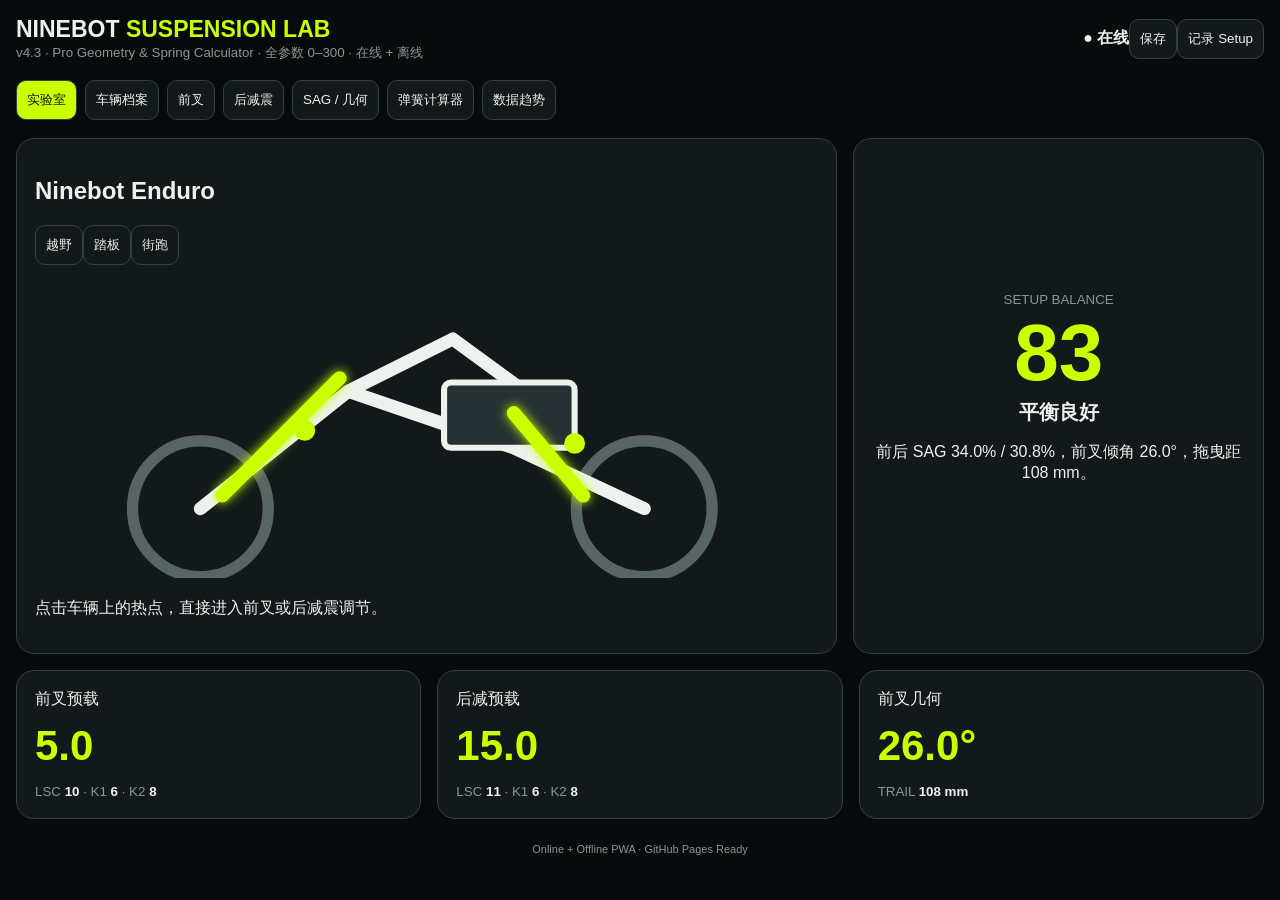
==== commit bafb2fc1: "Add files via upload" ====
--- a/index.html
+++ b/index.html
@@ -1,6 +1,6 @@
 <!doctype html><html lang="zh-CN"><head><meta charset="utf-8"><meta name="viewport" content="width=device-width,initial-scale=1,viewport-fit=cover"><meta name="theme-color" content="#0b0f10"><title>Ninebot Suspension Pro v4.2.2</title><link rel="manifest" href="manifest.json"><link rel="stylesheet" href="style.css"></head><body>
-<div class="app"><header><div><h1>NINEBOT <span>SUSPENSION LAB</span></h1><small>v4.2.2 · 前后 K1/K2 · 前叉倾角 · 拖曳距 · 在线 + 离线</small></div><div><b id="net">● 在线</b><button id="save">保存</button><button id="record">记录 Setup</button></div></header>
-<nav><button data-p="lab" class="active">实验室</button><button data-p="garage">车辆档案</button><button data-p="front">前叉</button><button data-p="rear">后减震</button><button data-p="geometry">SAG / 几何</button><button data-p="history">数据趋势</button></nav>
+<div class="app"><header><div><h1>NINEBOT <span>SUSPENSION LAB</span></h1><small>v4.3 · Pro Geometry & Spring Calculator · 全参数 0–300 · 在线 + 离线</small></div><div><b id="net">● 在线</b><button id="save">保存</button><button id="record">记录 Setup</button></div></header>
+<nav><button data-p="lab" class="active">实验室</button><button data-p="garage">车辆档案</button><button data-p="front">前叉</button><button data-p="rear">后减震</button><button data-p="geometry">SAG / 几何</button><button data-p="calculator">弹簧计算器</button><button data-p="history">数据趋势</button></nav>
 
 <section id="lab" class="page active"><div class="grid">
 <article><h2 id="title">Ninebot Enduro</h2><div class="switch"><button data-model="trail">越野</button><button data-model="scooter">踏板</button><button data-model="street">街跑</button></div>
@@ -16,5 +16,29 @@
 
 <section id="geometry" class="page"><div class="grid3"><article><h2>前叉 SAG</h2><label>L0<input id="fl0" type="number" value="220"></label><label>L1<input id="fl1" type="number" value="198"></label><label>L2<input id="fl2" type="number" value="152"></label><pre id="fresult"></pre></article><article><h2>后减 SAG</h2><label>L0<input id="rl0" type="number" value="620"></label><label>L1<input id="rl1" type="number" value="590"></label><label>L2<input id="rl2" type="number" value="540"></label><pre id="rresult"></pre></article><article><h2>前叉几何分析</h2><div class="geo"><span>前叉倾角 <b id="ga"></b></span><span>拖曳距 <b id="gt"></b></span><span>轴距 <b id="gw"></b></span><span>轮胎 <b id="gtires"></b></span></div><p id="geoText"></p></article></div></section>
 
+
+<section id="calculator" class="page">
+  <article>
+    <h2>PRO GEOMETRY & SPRING CALCULATOR</h2>
+    <p>根据车辆重量、骑手重量、前后重量分配、悬挂行程与目标 SAG 自动估算推荐前后弹簧刚度和预载。</p>
+    <div class="fields">
+      <label>前轴重量分配 %<input id="frontBias" type="number" min="0" max="100" step="0.1" value="48"></label>
+      <label>后轴重量分配 %<input id="rearBias" type="number" min="0" max="100" step="0.1" value="52"></label>
+      <label>目标前 SAG %<input id="targetFSag" type="number" min="0" max="100" step="0.1" value="30"></label>
+      <label>目标后 SAG %<input id="targetRSag" type="number" min="0" max="100" step="0.1" value="32"></label>
+      <label>前悬挂杠杆比<input id="frontLeverage" type="number" min="0.1" max="10" step="0.01" value="1.00"></label>
+      <label>后悬挂杠杆比<input id="rearLeverage" type="number" min="0.1" max="10" step="0.01" value="2.70"></label>
+    </div>
+    <div class="calcActions"><button id="autoCalc">自动计算推荐值</button><button id="applyCalc">应用推荐值</button></div>
+  </article>
+  <div class="dash calcDash">
+    <article>推荐前弹簧<strong id="recFSpring">—</strong><small>N · 0–300 上限保护</small></article>
+    <article>推荐后弹簧<strong id="recRSpring">—</strong><small>N · 0–300 上限保护</small></article>
+    <article>推荐前预载<strong id="recFPreload">—</strong><small>0–300</small></article>
+    <article>推荐后预载<strong id="recRPreload">—</strong><small>0–300</small></article>
+  </div>
+  <article class="recommend"><h2>计算分析</h2><div id="calcReport">点击“自动计算推荐值”生成建议。</div></article>
+</section>
+
 <section id="history" class="page"><article><h2>DATA LAB · 调校记录曲线</h2><button id="clear">清空记录</button><div class="charts"><canvas id="chart1"></canvas><canvas id="chart2"></canvas><canvas id="chart3"></canvas></div><div id="list"></div></article></section>
 <footer>Online + Offline PWA · GitHub Pages Ready</footer></div><script src="app.js"></script></body></html>
--- a/style.css
+++ b/style.css
@@ -1 +1,2 @@
-:root{--bg:#080b0c;--p:#13191a;--p2:#1c2425;--line:#354041;--txt:#eef2ef;--mut:#8b9694;--a:#caff00}*{box-sizing:border-box}body{margin:0;background:#080b0c;color:var(--txt);font-family:-apple-system,BlinkMacSystemFont,"PingFang SC","Microsoft YaHei",sans-serif}.app{max-width:1400px;margin:auto;padding:16px}header{display:flex;justify-content:space-between;gap:15px;align-items:center}h1{margin:0;font-size:23px}h1 span{color:var(--a)}small{color:var(--mut)}button{background:var(--p);color:var(--txt);border:1px solid var(--line);border-radius:10px;padding:10px;cursor:pointer}nav{display:flex;gap:8px;overflow:auto;padding:18px 0}nav button.active{background:var(--a);color:#101500}.page{display:none}.page.active{display:block}article{background:var(--p);border:1px solid var(--line);border-radius:18px;padding:18px}.grid{display:grid;grid-template-columns:2fr 1fr;gap:16px}.grid3{display:grid;grid-template-columns:repeat(3,1fr);gap:16px}.dash{display:grid;grid-template-columns:repeat(3,1fr);gap:16px;margin-top:16px}.dash strong{display:block;color:var(--a);font-size:42px;margin:12px 0}.dash small b{color:var(--txt)}svg{width:100%;max-height:370px}.wheel{fill:none;stroke:#596464;stroke-width:13}.frame{fill:none;stroke:#eef2ef;stroke-width:15;stroke-linecap:round;stroke-linejoin:round}.battery{fill:#273133;stroke:#eef2ef;stroke-width:7}.hot{stroke:var(--a);stroke-width:16;stroke-linecap:round;filter:drop-shadow(0 0 6px #caff00);cursor:pointer}.dot{fill:var(--a);cursor:pointer}.score{text-align:center;display:grid;place-content:center}.score strong{font-size:80px;color:var(--a)}.score b{font-size:20px}.fields,.controls{display:grid;grid-template-columns:1fr 1fr 1fr;gap:13px}.fields label,.grid3 label{display:grid;gap:5px;color:var(--mut);font-size:12px}.controls>div{background:var(--p2);padding:14px;border-radius:13px}.controls label{display:flex;justify-content:space-between;color:var(--mut);font-size:13px}.controls output{color:var(--a)}input,select{width:100%;padding:10px;background:#090d0e;color:var(--txt);border:1px solid var(--line);border-radius:8px}.controls input{accent-color:var(--a);padding:0;margin-top:12px}.geo{display:grid;gap:10px}.geo span{background:var(--p2);padding:10px;border-radius:8px}.geo b{display:block;color:var(--a);margin-top:5px}.charts{display:grid;grid-template-columns:1fr 1fr 1fr;gap:14px;margin-top:15px}.charts canvas{width:100%;height:240px;background:#090d0e;border-radius:12px}#list{margin-top:15px;display:grid;gap:7px}.item{background:var(--p2);padding:10px;border-radius:8px;font-size:12px;color:var(--mut)}footer{text-align:center;color:var(--mut);font-size:11px;padding:24px}@media(max-width:900px){header,.grid,.grid3,.dash,.fields,.controls,.charts{grid-template-columns:1fr}.score{display:none}}+:root{--bg:#080b0c;--p:#13191a;--p2:#1c2425;--line:#354041;--txt:#eef2ef;--mut:#8b9694;--a:#caff00}*{box-sizing:border-box}body{margin:0;background:#080b0c;color:var(--txt);font-family:-apple-system,BlinkMacSystemFont,"PingFang SC","Microsoft YaHei",sans-serif}.app{max-width:1400px;margin:auto;padding:16px}header{display:flex;justify-content:space-between;gap:15px;align-items:center}h1{margin:0;font-size:23px}h1 span{color:var(--a)}small{color:var(--mut)}button{background:var(--p);color:var(--txt);border:1px solid var(--line);border-radius:10px;padding:10px;cursor:pointer}nav{display:flex;gap:8px;overflow:auto;padding:18px 0}nav button.active{background:var(--a);color:#101500}.page{display:none}.page.active{display:block}article{background:var(--p);border:1px solid var(--line);border-radius:18px;padding:18px}.grid{display:grid;grid-template-columns:2fr 1fr;gap:16px}.grid3{display:grid;grid-template-columns:repeat(3,1fr);gap:16px}.dash{display:grid;grid-template-columns:repeat(3,1fr);gap:16px;margin-top:16px}.dash strong{display:block;color:var(--a);font-size:42px;margin:12px 0}.dash small b{color:var(--txt)}svg{width:100%;max-height:370px}.wheel{fill:none;stroke:#596464;stroke-width:13}.frame{fill:none;stroke:#eef2ef;stroke-width:15;stroke-linecap:round;stroke-linejoin:round}.battery{fill:#273133;stroke:#eef2ef;stroke-width:7}.hot{stroke:var(--a);stroke-width:16;stroke-linecap:round;filter:drop-shadow(0 0 6px #caff00);cursor:pointer}.dot{fill:var(--a);cursor:pointer}.score{text-align:center;display:grid;place-content:center}.score strong{font-size:80px;color:var(--a)}.score b{font-size:20px}.fields,.controls{display:grid;grid-template-columns:1fr 1fr 1fr;gap:13px}.fields label,.grid3 label{display:grid;gap:5px;color:var(--mut);font-size:12px}.controls>div{background:var(--p2);padding:14px;border-radius:13px}.controls label{display:flex;justify-content:space-between;color:var(--mut);font-size:13px}.controls output{color:var(--a)}input,select{width:100%;padding:10px;background:#090d0e;color:var(--txt);border:1px solid var(--line);border-radius:8px}.controls input{accent-color:var(--a);padding:0;margin-top:12px}.geo{display:grid;gap:10px}.geo span{background:var(--p2);padding:10px;border-radius:8px}.geo b{display:block;color:var(--a);margin-top:5px}.charts{display:grid;grid-template-columns:1fr 1fr 1fr;gap:14px;margin-top:15px}.charts canvas{width:100%;height:240px;background:#090d0e;border-radius:12px}#list{margin-top:15px;display:grid;gap:7px}.item{background:var(--p2);padding:10px;border-radius:8px;font-size:12px;color:var(--mut)}footer{text-align:center;color:var(--mut);font-size:11px;padding:24px}@media(max-width:900px){header,.grid,.grid3,.dash,.fields,.controls,.charts{grid-template-columns:1fr}.score{display:none}}
+.calcActions{display:flex;gap:10px;margin-top:16px;flex-wrap:wrap}.calcActions button:first-child{background:var(--a);color:#101500}.recommend{margin-top:16px}.calcDash strong{font-size:34px}
